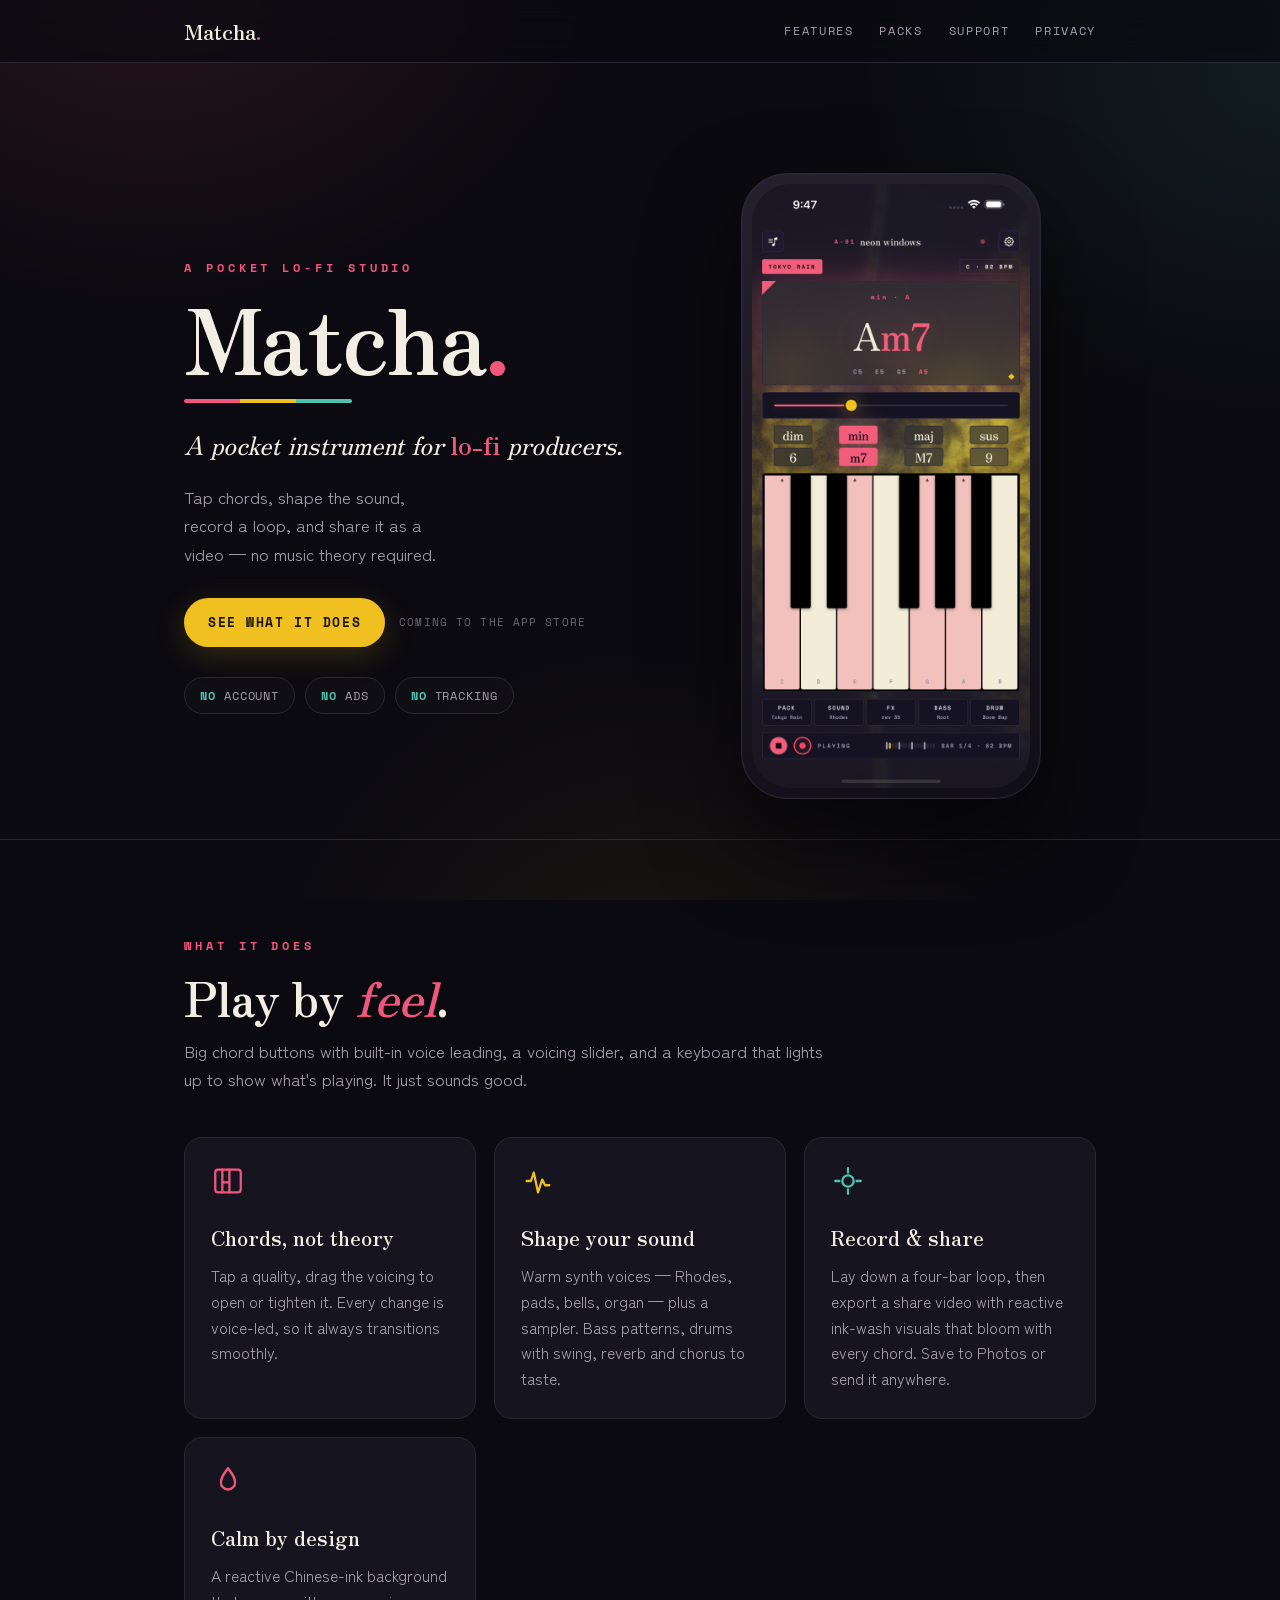
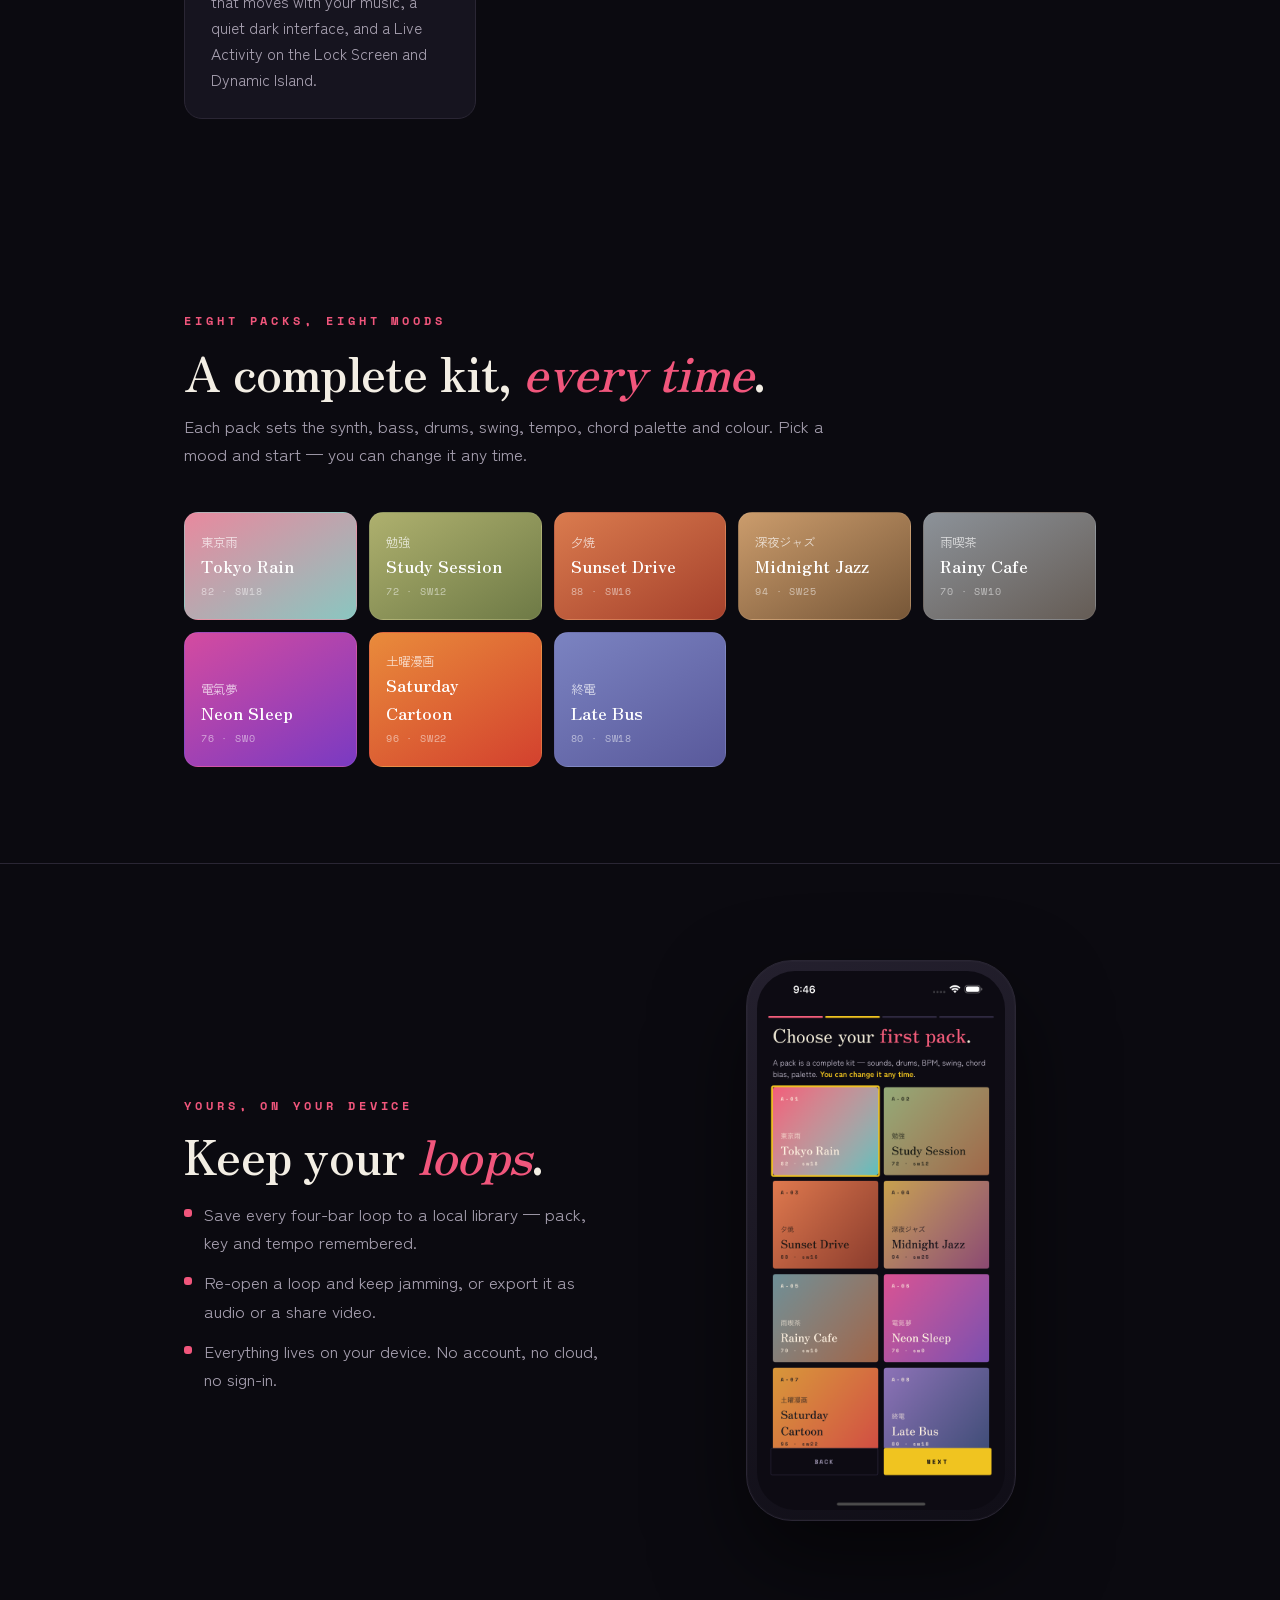
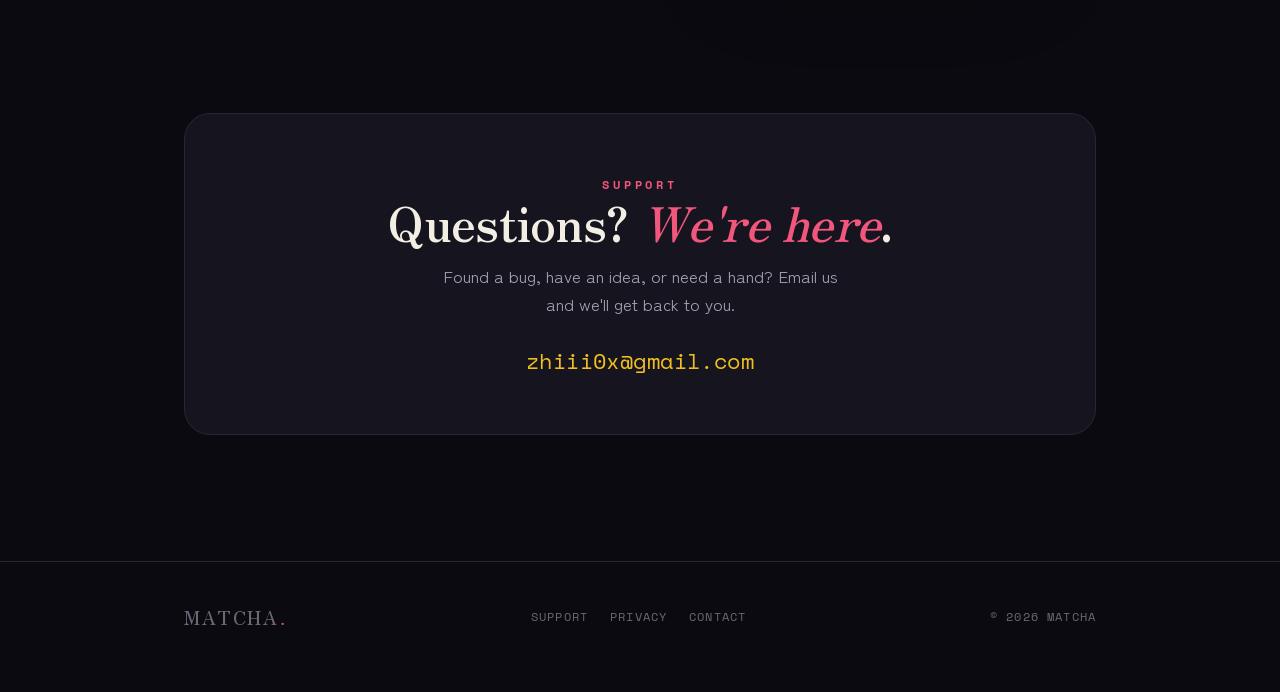
==== index.html @ d44e0052 "Matcha marketing, support & privacy site Static GitHub Pages site for the Matcha lo-fi instrument. -" ====
<!DOCTYPE html>
<html lang="en">
<head>
<meta charset="UTF-8">
<meta name="viewport" content="width=device-width, initial-scale=1">
<title>Matcha — a pocket instrument for lo-fi</title>
<meta name="description" content="Matcha is a pocket lo-fi studio. Tap chords, shape the sound, record a loop, and share it as a video — all in a calm, beautiful space. No music theory required.">
<meta name="theme-color" content="#0B0A10">
<link rel="icon" href="assets/favicon.svg" type="image/svg+xml">
<link rel="apple-touch-icon" href="assets/icon-1024.png">
<!-- Open Graph -->
<meta property="og:type" content="website">
<meta property="og:title" content="Matcha — a pocket instrument for lo-fi">
<meta property="og:description" content="Tap a chord, drag the voicing, record four bars, share the video. Make lo-fi that sounds good — no music theory required.">
<meta property="og:image" content="https://nono-today.github.io/matcha-site/assets/og.png">
<meta property="og:url" content="https://nono-today.github.io/matcha-site/">
<meta name="twitter:card" content="summary_large_image">
<link rel="preconnect" href="https://fonts.googleapis.com">
<link rel="preconnect" href="https://fonts.gstatic.com" crossorigin>
<link href="https://fonts.googleapis.com/css2?family=Space+Mono:ital,wght@0,400;0,700;1,400&family=Zen+Kaku+Gothic+New:wght@400;500;700&family=Zen+Old+Mincho:wght@400;600;700;900&display=swap" rel="stylesheet">
<link rel="stylesheet" href="style.css">
</head>
<body>

<header class="nav">
  <div class="wrap">
    <a class="brand" href="index.html">Matcha<span class="dot">.</span></a>
    <nav>
      <a class="hide-sm" href="#features">Features</a>
      <a class="hide-sm" href="#packs">Packs</a>
      <a href="support.html">Support</a>
      <a href="privacy.html">Privacy</a>
    </nav>
  </div>
</header>

<!-- HERO -->
<div class="hero">
  <div class="wrap">
    <div class="lede">
      <span class="eyebrow">A pocket lo-fi studio</span>
      <h1>Matcha<span class="dot">.</span></h1>
      <div class="rule"></div>
      <p class="tagline">A pocket instrument for <b>lo-fi</b> producers.</p>
      <p class="sub">Tap chords, shape the sound, record a loop, and share it as a video — no music theory required.</p>
      <div class="cta-row">
        <a class="btn btn-primary" href="#features">See what it does</a>
        <span class="store-note">Coming to the App&nbsp;Store</span>
      </div>
      <div class="chips">
        <span class="chip"><b>No</b>&nbsp;account</span>
        <span class="chip"><b>No</b>&nbsp;ads</span>
        <span class="chip"><b>No</b>&nbsp;tracking</span>
      </div>
    </div>
    <div class="device">
      <img src="assets/screen-play.png" alt="Matcha instrument screen — an Am7 chord above a lit keyboard with a reactive ink-wash background" loading="eager">
    </div>
  </div>
</div>

<hr class="divider">

<!-- FEATURES -->
<section id="features">
  <div class="wrap">
    <div class="section-head">
      <span class="eyebrow">What it does</span>
      <h2 class="title">Play by <em>feel</em>.</h2>
      <p>Big chord buttons with built-in voice leading, a voicing slider, and a keyboard that lights up to show what's playing. It just sounds good.</p>
    </div>
    <div class="grid">
      <div class="card">
        <svg class="ic" viewBox="0 0 24 24" fill="none" stroke="#F1567C" stroke-width="1.6" stroke-linecap="round" stroke-linejoin="round"><rect x="3" y="4" width="18" height="16" rx="2"/><path d="M8 4v16M13 4v16M8 13h5"/></svg>
        <h3>Chords, not theory</h3>
        <p>Tap a quality, drag the voicing to open or tighten it. Every change is voice-led, so it always transitions smoothly.</p>
      </div>
      <div class="card">
        <svg class="ic" viewBox="0 0 24 24" fill="none" stroke="#EFC020" stroke-width="1.6" stroke-linecap="round" stroke-linejoin="round"><path d="M4 12h3l2-6 3 14 3-9 2 4h3"/></svg>
        <h3>Shape your sound</h3>
        <p>Warm synth voices — Rhodes, pads, bells, organ — plus a sampler. Bass patterns, drums with swing, reverb and chorus to taste.</p>
      </div>
      <div class="card">
        <svg class="ic" viewBox="0 0 24 24" fill="none" stroke="#4FC2AE" stroke-width="1.6" stroke-linecap="round" stroke-linejoin="round"><circle cx="12" cy="12" r="4"/><path d="M12 3v3M12 18v3M3 12h3M18 12h3"/></svg>
        <h3>Record &amp; share</h3>
        <p>Lay down a four-bar loop, then export a share video with reactive ink-wash visuals that bloom with every chord. Save to Photos or send it anywhere.</p>
      </div>
      <div class="card">
        <svg class="ic" viewBox="0 0 24 24" fill="none" stroke="#F1567C" stroke-width="1.6" stroke-linecap="round" stroke-linejoin="round"><path d="M12 3c3 4 5 6.5 5 10a5 5 0 0 1-10 0c0-3.5 2-6 5-10z"/></svg>
        <h3>Calm by design</h3>
        <p>A reactive Chinese-ink background that moves with your music, a quiet dark interface, and a Live Activity on the Lock Screen and Dynamic Island.</p>
      </div>
    </div>
  </div>
</section>

<!-- PACKS -->
<section id="packs">
  <div class="wrap">
    <div class="section-head">
      <span class="eyebrow">Eight packs, eight moods</span>
      <h2 class="title">A complete kit, <em>every time</em>.</h2>
      <p>Each pack sets the synth, bass, drums, swing, tempo, chord palette and colour. Pick a mood and start — you can change it any time.</p>
    </div>
    <div class="packs">
      <div class="pack" style="background:linear-gradient(150deg,#E8899E,#8AC6C0)"><span class="jp">東京雨</span><span class="en">Tokyo Rain</span><span class="meta">82 · SW18</span></div>
      <div class="pack" style="background:linear-gradient(150deg,#AEB06E,#6E7A46)"><span class="jp">勉強</span><span class="en">Study Session</span><span class="meta">72 · SW12</span></div>
      <div class="pack" style="background:linear-gradient(150deg,#DA7B4E,#A5412C)"><span class="jp">夕焼</span><span class="en">Sunset Drive</span><span class="meta">88 · SW16</span></div>
      <div class="pack" style="background:linear-gradient(150deg,#CB9C6C,#775738)"><span class="jp">深夜ジャズ</span><span class="en">Midnight Jazz</span><span class="meta">94 · SW25</span></div>
      <div class="pack" style="background:linear-gradient(150deg,#8C9299,#655C55)"><span class="jp">雨喫茶</span><span class="en">Rainy Cafe</span><span class="meta">70 · SW10</span></div>
      <div class="pack" style="background:linear-gradient(150deg,#D44BA0,#7A3AC2)"><span class="jp">電氣夢</span><span class="en">Neon Sleep</span><span class="meta">76 · SW0</span></div>
      <div class="pack" style="background:linear-gradient(150deg,#E98B3B,#D3412E)"><span class="jp">土曜漫画</span><span class="en">Saturday Cartoon</span><span class="meta">96 · SW22</span></div>
      <div class="pack" style="background:linear-gradient(150deg,#7B83C1,#59599B)"><span class="jp">終電</span><span class="en">Late Bus</span><span class="meta">80 · SW18</span></div>
    </div>
  </div>
</section>

<hr class="divider">

<!-- SPLIT: library -->
<section>
  <div class="wrap">
    <div class="split rev">
      <div class="device"><img src="assets/screen-packs.png" alt="Matcha pack picker showing eight mood packs as coloured tiles" loading="lazy"></div>
      <div>
        <span class="eyebrow">Yours, on your device</span>
        <h2 class="title" style="margin-top:12px">Keep your <em>loops</em>.</h2>
        <ul>
          <li>Save every four-bar loop to a local library — pack, key and tempo remembered.</li>
          <li>Re-open a loop and keep jamming, or export it as audio or a share video.</li>
          <li>Everything lives on your device. No account, no cloud, no sign-in.</li>
        </ul>
      </div>
    </div>
  </div>
</section>

<!-- SUPPORT -->
<section id="support">
  <div class="wrap">
    <div class="band">
      <span class="eyebrow">Support</span>
      <h2 class="title">Questions? <em>We're here</em>.</h2>
      <p>Found a bug, have an idea, or need a hand? Email us and we'll get back to you.</p>
      <a class="mail" href="mailto:zhiii0x@gmail.com?subject=Matcha%20Support">zhiii0x@gmail.com</a>
    </div>
  </div>
</section>

<footer class="foot">
  <div class="wrap">
    <span class="brand">Matcha<span class="dot">.</span></span>
    <nav>
      <a href="support.html">Support</a>
      <a href="privacy.html">Privacy</a>
      <a href="mailto:zhiii0x@gmail.com">Contact</a>
    </nav>
    <span>© 2026 Matcha</span>
  </div>
</footer>

</body>
</html>
---- style.css ----
/* Matcha — marketing / support / privacy site
   Brand system mirrors the app: deep ink-dark canvas, Zen Old Mincho display,
   Zen Kaku Gothic body, Space Mono labels, coral/yellow/teal accents. */

:root {
  --bg:        #0B0A10;
  --bg-2:      #100E17;
  --surface:   #16141F;
  --surface-2: #1E1B29;
  --border:    #2A2634;
  --ink:       #F3EEE4;
  --ink-dim:   #A7A0B0;
  --ink-faint: #6C6676;
  --coral:     #F1567C;
  --yellow:    #EFC020;
  --teal:      #4FC2AE;

  --font-display: 'Zen Old Mincho', Georgia, serif;
  --font-body:    'Zen Kaku Gothic New', system-ui, -apple-system, sans-serif;
  --font-mono:    'Space Mono', ui-monospace, 'SF Mono', monospace;

  --radius: 18px;
  --maxw: 960px;
}

* { box-sizing: border-box; margin: 0; padding: 0; }

html { scroll-behavior: smooth; -webkit-text-size-adjust: 100%; }

body {
  font-family: var(--font-body);
  background: var(--bg);
  color: var(--ink);
  line-height: 1.65;
  font-size: 17px;
  overflow-x: hidden;
  /* Reactive-ink echo: soft static blooms behind everything. */
  background-image:
    radial-gradient(60vw 50vw at 12% -8%,  rgba(241, 86, 124, 0.14), transparent 60%),
    radial-gradient(55vw 45vw at 100% 8%,  rgba(79, 194, 174, 0.10), transparent 60%),
    radial-gradient(50vw 55vw at 50% 118%, rgba(239, 192, 32, 0.07), transparent 60%);
  background-attachment: fixed;
}

a { color: inherit; text-decoration: none; }

.wrap { max-width: var(--maxw); margin: 0 auto; padding: 0 24px; }

/* ---- Brand marks ---------------------------------------------------- */

.wordmark {
  font-family: var(--font-display);
  font-weight: 700;
  letter-spacing: -0.01em;
  color: var(--ink);
  line-height: 1;
}
.wordmark .dot { color: var(--coral); }

/* Tricolor rule under the wordmark — the app's signature underline. */
.rule {
  height: 4px;
  border-radius: 2px;
  background: linear-gradient(90deg,
    var(--coral) 0 33.33%, var(--yellow) 33.33% 66.66%, var(--teal) 66.66% 100%);
}

.eyebrow {
  font-family: var(--font-mono);
  text-transform: uppercase;
  letter-spacing: 0.34em;
  font-size: 0.72rem;
  font-weight: 700;
  color: var(--coral);
}

/* Serif section titles, e.g. "Play by <em>feel</em>." */
.title {
  font-family: var(--font-display);
  font-weight: 700;
  font-size: clamp(1.9rem, 4.5vw, 3rem);
  line-height: 1.08;
  letter-spacing: -0.015em;
}
.title em { font-style: italic; color: var(--coral); }

/* ---- Nav ------------------------------------------------------------ */

header.nav {
  position: sticky; top: 0; z-index: 20;
  backdrop-filter: saturate(140%) blur(14px);
  background: rgba(11, 10, 16, 0.72);
  border-bottom: 1px solid var(--border);
}
.nav .wrap { display: flex; align-items: center; justify-content: space-between; height: 62px; }
.nav .brand { font-family: var(--font-display); font-weight: 700; font-size: 1.35rem; }
.nav .brand .dot { color: var(--coral); }
.nav nav { display: flex; gap: 26px; align-items: center; }
.nav nav a {
  font-family: var(--font-mono); font-size: 0.74rem; letter-spacing: 0.14em;
  text-transform: uppercase; color: var(--ink-dim); transition: color .2s;
}
.nav nav a:hover { color: var(--ink); }
@media (max-width: 620px) { .nav nav a.hide-sm { display: none; } }

/* ---- Buttons -------------------------------------------------------- */

.btn {
  display: inline-flex; align-items: center; gap: 10px;
  font-family: var(--font-mono); font-weight: 700; font-size: 0.82rem;
  letter-spacing: 0.12em; text-transform: uppercase;
  padding: 14px 24px; border-radius: 999px; cursor: pointer;
  transition: transform .15s ease, box-shadow .2s ease, background .2s;
}
.btn-primary { background: var(--yellow); color: #1A1400; box-shadow: 0 8px 30px rgba(239,192,32,0.18); }
.btn-primary:hover { transform: translateY(-2px); box-shadow: 0 12px 38px rgba(239,192,32,0.28); }
.btn-ghost { border: 1px solid var(--border); color: var(--ink); background: var(--surface); }
.btn-ghost:hover { border-color: var(--coral); color: var(--coral); transform: translateY(-2px); }

/* ---- Hero ----------------------------------------------------------- */

.hero { padding: clamp(56px, 10vw, 110px) 0 40px; }
.hero .wrap { display: grid; grid-template-columns: 1.05fr 0.95fr; gap: 48px; align-items: center; }
@media (max-width: 820px) { .hero .wrap { grid-template-columns: 1fr; gap: 44px; } }

.hero .lede .eyebrow { display: block; margin-bottom: 18px; }
.hero h1 { font-family: var(--font-display); font-weight: 900; font-size: clamp(3.4rem, 11vw, 5.6rem); line-height: 0.92; letter-spacing: -0.02em; }
.hero h1 .dot { color: var(--coral); }
.hero .rule { width: 168px; margin: 22px 0 20px; }
.hero .tagline { font-family: var(--font-display); font-style: italic; font-size: clamp(1.25rem, 3vw, 1.6rem); color: var(--ink); }
.hero .tagline b { color: var(--coral); font-style: normal; font-weight: 700; }
.hero .sub { color: var(--ink-dim); margin: 18px 0 30px; max-width: 30ch; }
.hero .cta-row { display: flex; gap: 14px; flex-wrap: wrap; align-items: center; }
.hero .store-note { font-family: var(--font-mono); font-size: 0.7rem; letter-spacing: 0.1em; color: var(--ink-faint); text-transform: uppercase; }

/* Phone mockup */
.device {
  justify-self: center;
  width: min(300px, 78vw);
  border-radius: 46px;
  padding: 10px;
  background: linear-gradient(160deg, #24202E, #100E17);
  border: 1px solid var(--border);
  box-shadow: 0 40px 90px rgba(0,0,0,0.55), 0 0 0 1px rgba(255,255,255,0.02) inset;
}
.device img { width: 100%; display: block; border-radius: 38px; }

/* ---- Marquee of value chips ---------------------------------------- */

.chips { display: flex; flex-wrap: wrap; gap: 10px; margin-top: 30px; }
.chip {
  font-family: var(--font-mono); font-size: 0.72rem; letter-spacing: 0.08em;
  text-transform: uppercase; color: var(--ink-dim);
  border: 1px solid var(--border); border-radius: 999px; padding: 8px 15px;
  background: rgba(255,255,255,0.015);
}
.chip b { color: var(--teal); font-weight: 700; }

/* ---- Section scaffolding ------------------------------------------- */

section { padding: clamp(52px, 9vw, 96px) 0; }
.section-head { max-width: 640px; margin-bottom: 44px; }
.section-head .eyebrow { display: block; margin-bottom: 16px; }
.section-head p { color: var(--ink-dim); margin-top: 14px; }

.divider { height: 1px; background: var(--border); border: 0; }

/* ---- Feature grid --------------------------------------------------- */

.grid { display: grid; grid-template-columns: repeat(auto-fit, minmax(260px, 1fr)); gap: 18px; }
.card {
  background: var(--surface); border: 1px solid var(--border);
  border-radius: var(--radius); padding: 26px;
  transition: border-color .2s, transform .2s;
}
.card:hover { border-color: #3A3446; transform: translateY(-3px); }
.card .ic { width: 34px; height: 34px; margin-bottom: 16px; }
.card h3 { font-family: var(--font-display); font-weight: 700; font-size: 1.28rem; margin-bottom: 8px; }
.card p { color: var(--ink-dim); font-size: 0.98rem; }

/* ---- Packs ---------------------------------------------------------- */

.packs { display: grid; grid-template-columns: repeat(auto-fit, minmax(150px, 1fr)); gap: 12px; }
.pack {
  border-radius: 14px; padding: 18px 16px; min-height: 108px;
  display: flex; flex-direction: column; justify-content: flex-end;
  border: 1px solid rgba(255,255,255,0.06);
  position: relative; overflow: hidden;
}
.pack .jp { font-size: 0.78rem; color: rgba(255,255,255,0.72); }
.pack .en { font-family: var(--font-display); font-weight: 700; font-size: 1.05rem; color: #fff; }
.pack .meta { font-family: var(--font-mono); font-size: 0.64rem; letter-spacing: 0.08em; color: rgba(255,255,255,0.55); margin-top: 4px; }

/* ---- Split feature (screenshot + copy) ------------------------------ */

.split { display: grid; grid-template-columns: 1fr 1fr; gap: 52px; align-items: center; }
.split.rev .device { order: 2; }
@media (max-width: 820px) { .split { grid-template-columns: 1fr; gap: 36px; } .split.rev .device { order: 0; } }
.split .device { width: min(270px, 70vw); }
.split ul { list-style: none; margin-top: 20px; display: grid; gap: 12px; }
.split li { display: flex; gap: 12px; color: var(--ink-dim); }
.split li::before { content: ""; flex: none; width: 8px; height: 8px; margin-top: 9px; border-radius: 3px; background: var(--coral); }

/* ---- Support / contact band ---------------------------------------- */

.band {
  background: var(--surface); border: 1px solid var(--border);
  border-radius: 26px; padding: clamp(30px, 6vw, 54px); text-align: center;
}
.band .title { margin-bottom: 14px; }
.band p { color: var(--ink-dim); max-width: 46ch; margin: 0 auto 26px; }
.mail {
  font-family: var(--font-mono); font-size: clamp(1rem, 3.4vw, 1.35rem);
  color: var(--yellow); letter-spacing: 0.02em; word-break: break-all;
}
.mail:hover { text-decoration: underline; }

/* ---- Prose (privacy / support long-form) --------------------------- */

.prose { max-width: 720px; }
.prose h2 { font-family: var(--font-display); font-weight: 700; font-size: 1.5rem; margin: 40px 0 12px; }
.prose h2:first-of-type { margin-top: 8px; }
.prose h3 { font-family: var(--font-body); font-weight: 700; font-size: 1.05rem; margin: 24px 0 6px; color: var(--ink); }
.prose p, .prose li { color: var(--ink-dim); margin-bottom: 12px; }
.prose ul { padding-left: 22px; margin-bottom: 12px; }
.prose li { margin-bottom: 8px; }
.prose strong { color: var(--ink); font-weight: 700; }
.prose a { color: var(--yellow); text-decoration: underline; text-underline-offset: 3px; }
.updated { font-family: var(--font-mono); font-size: 0.74rem; letter-spacing: 0.08em; color: var(--ink-faint); text-transform: uppercase; }

/* Little Q/A block for support */
.qa { border-top: 1px solid var(--border); padding: 22px 0; }
.qa:last-child { border-bottom: 1px solid var(--border); }
.qa .q { font-family: var(--font-display); font-weight: 700; font-size: 1.15rem; margin-bottom: 6px; }
.qa .a { color: var(--ink-dim); }

/* ---- Footer --------------------------------------------------------- */

footer.foot { border-top: 1px solid var(--border); padding: 40px 0 60px; margin-top: 30px; }
footer.foot .wrap { display: flex; flex-wrap: wrap; gap: 18px 30px; align-items: center; justify-content: space-between; }
footer.foot .brand { font-family: var(--font-display); font-weight: 700; font-size: 1.15rem; }
footer.foot .brand .dot { color: var(--coral); }
footer.foot nav { display: flex; gap: 22px; flex-wrap: wrap; }
footer.foot a, footer.foot span {
  font-family: var(--font-mono); font-size: 0.72rem; letter-spacing: 0.1em;
  text-transform: uppercase; color: var(--ink-faint);
}
footer.foot a:hover { color: var(--ink); }

/* Back link */
.back { display: flex; width: fit-content; align-items: center; gap: 8px; font-family: var(--font-mono);
  font-size: 0.74rem; letter-spacing: 0.12em; text-transform: uppercase; color: var(--ink-dim); margin-bottom: 22px; }
.back:hover { color: var(--coral); }

.page-head { padding: clamp(48px, 8vw, 84px) 0 8px; }
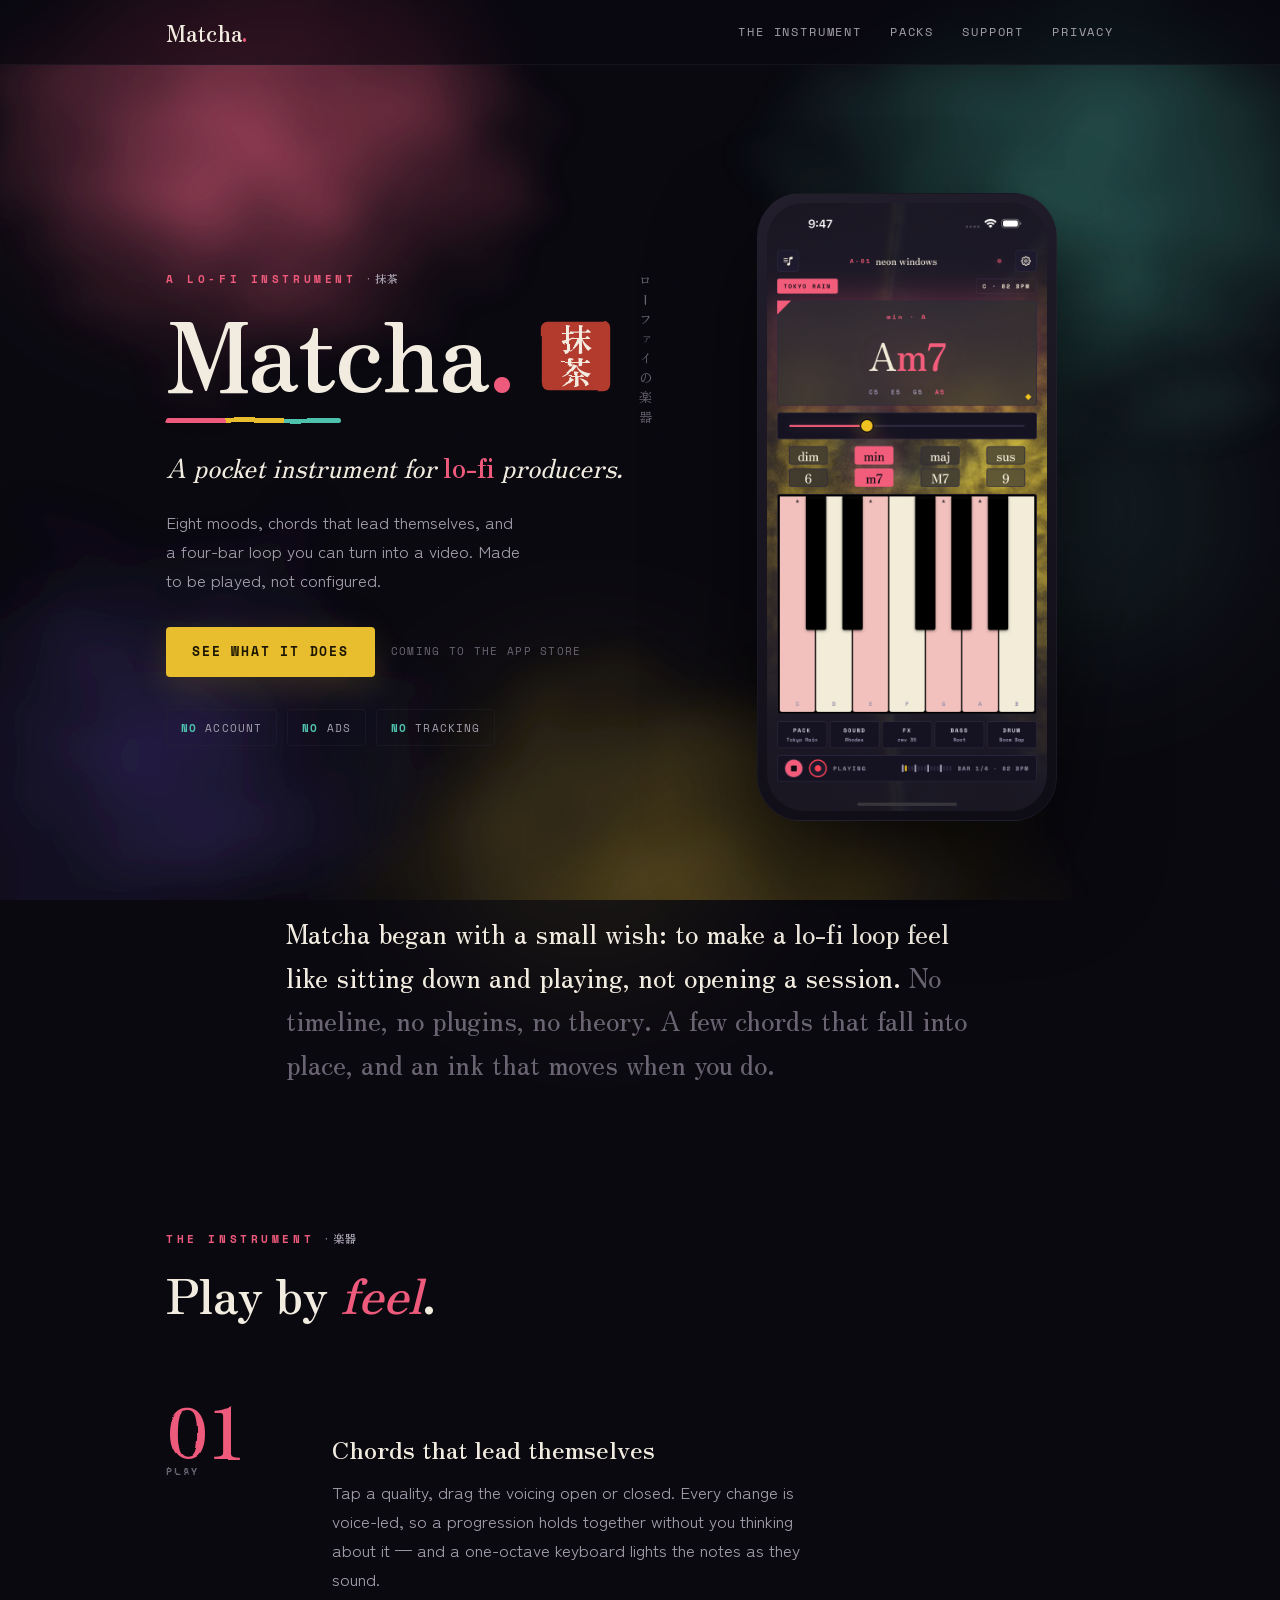
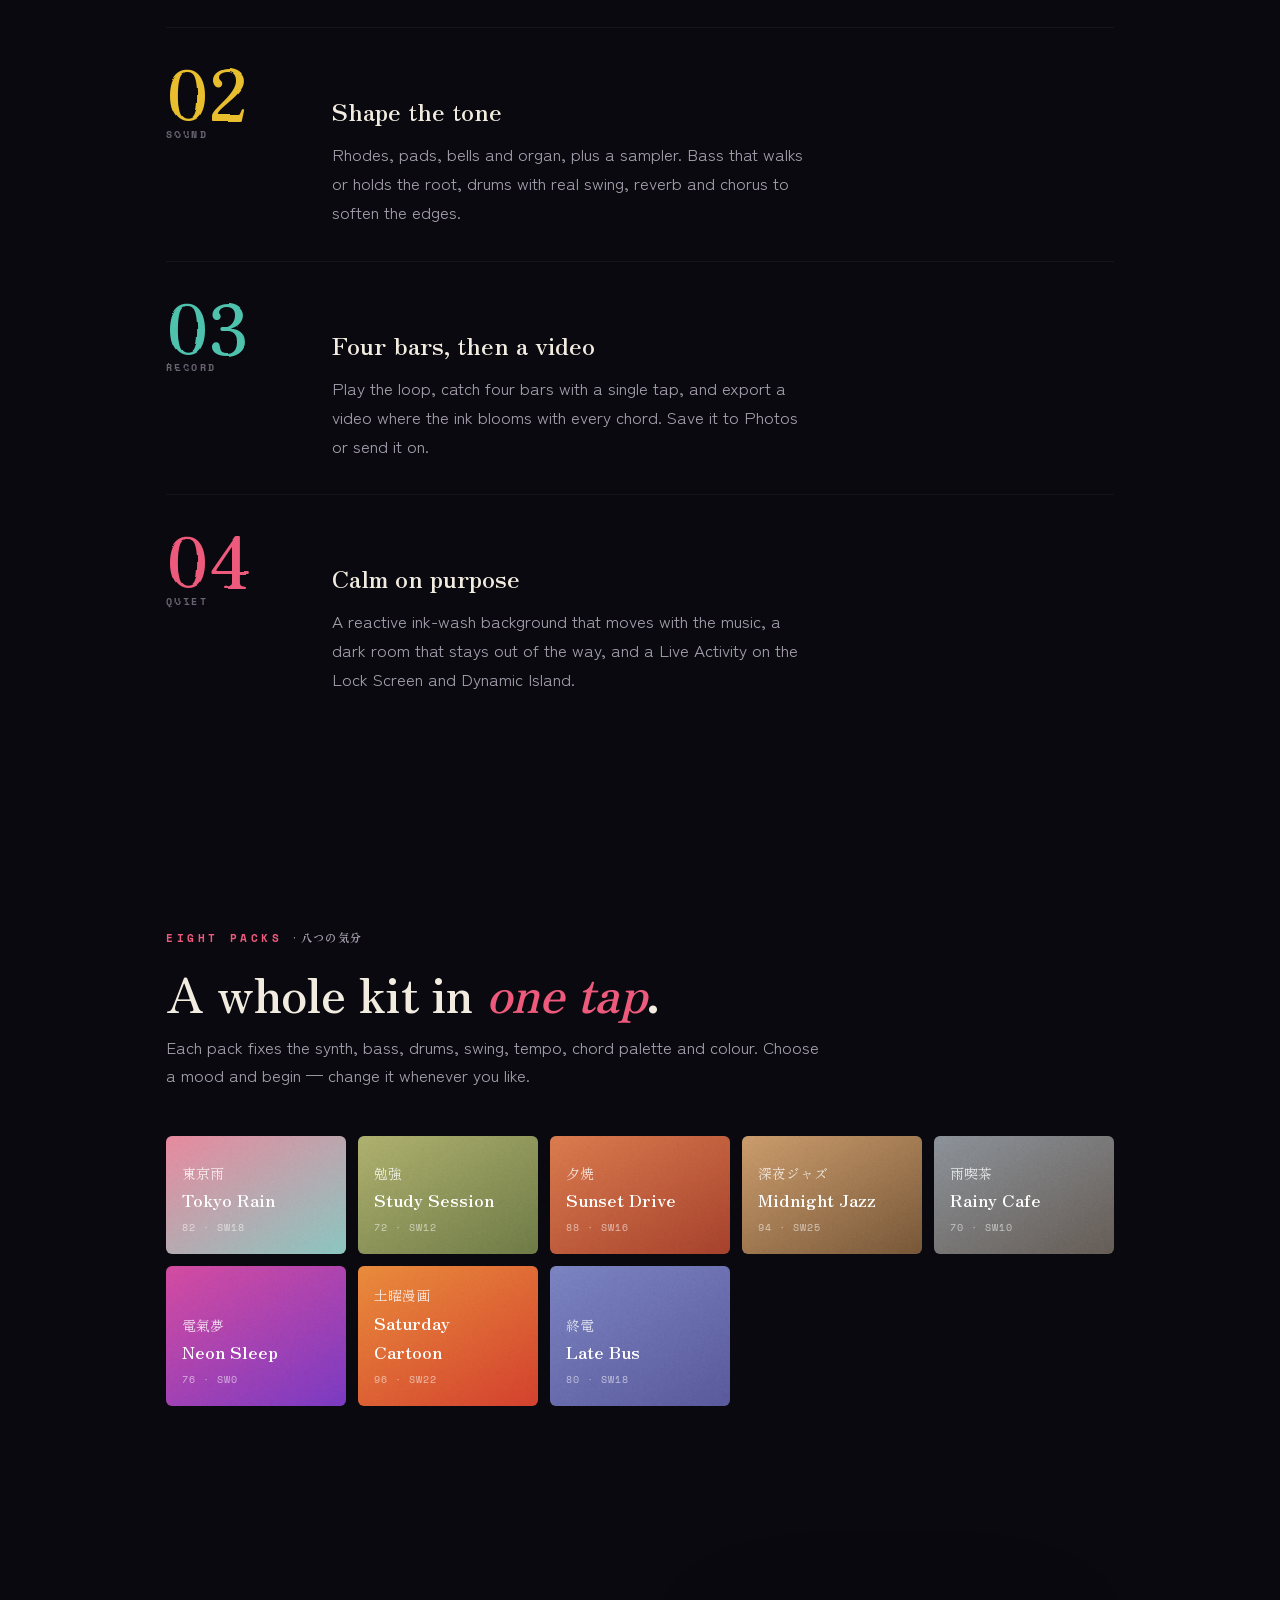
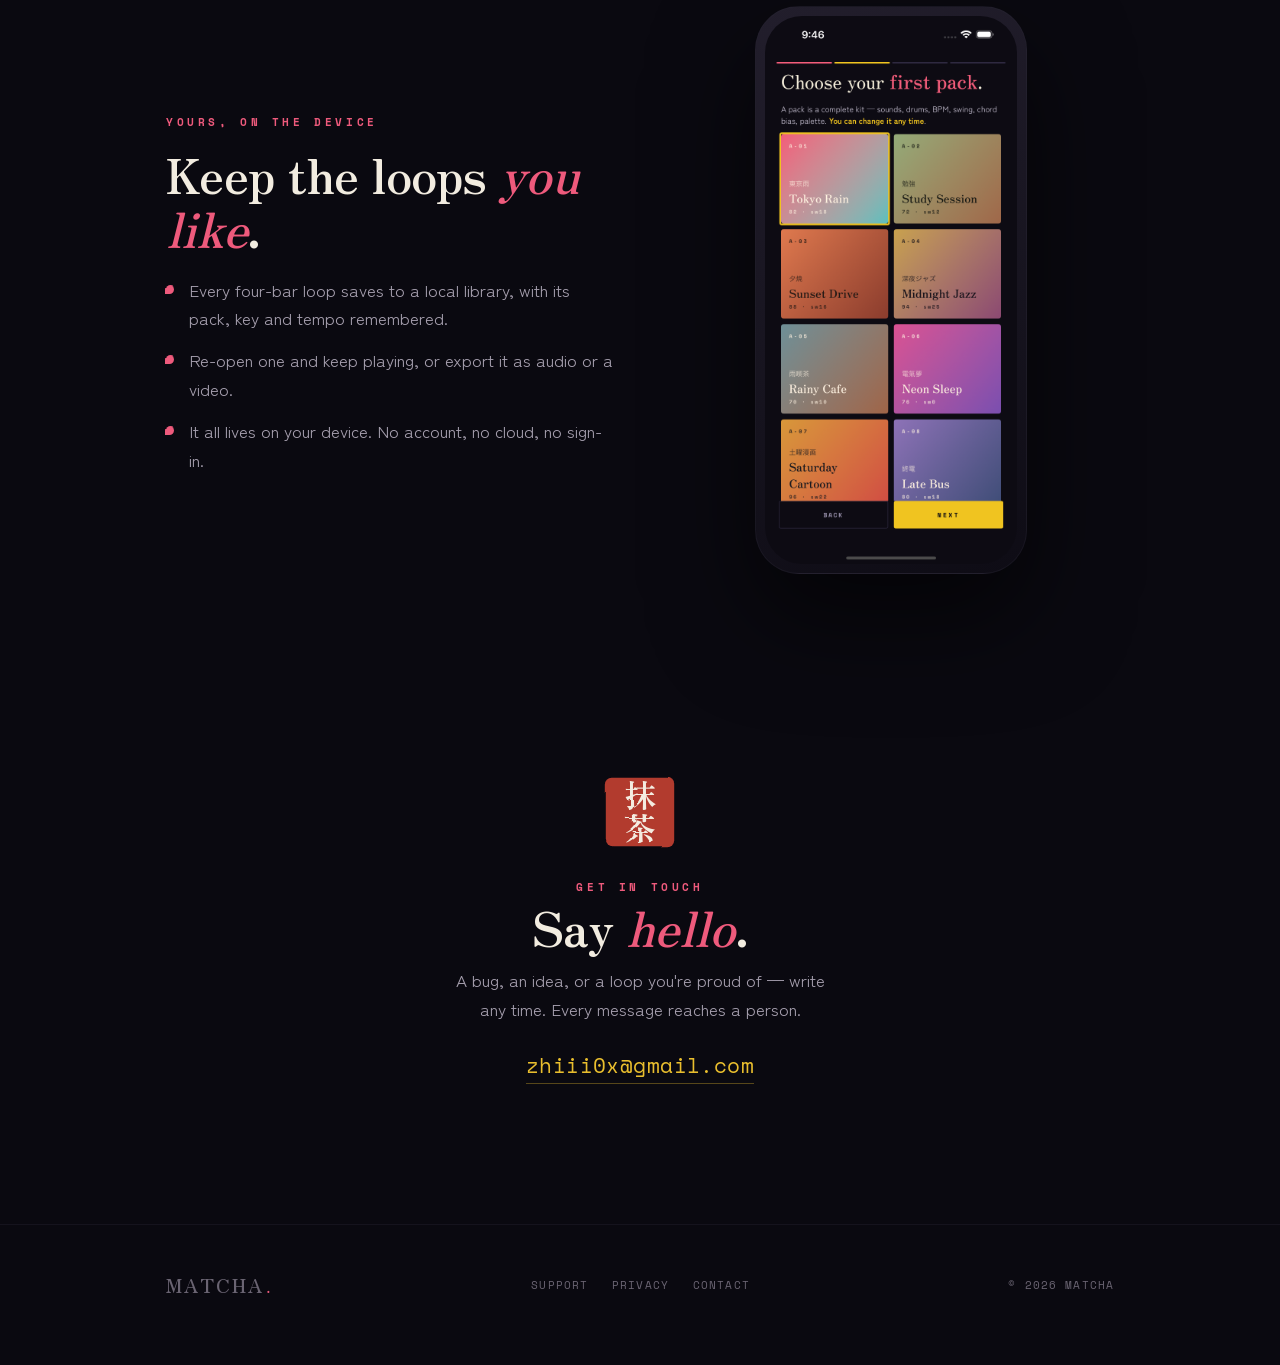
==== commit 125a71e1: "redesign: ink-wash (sumi-e) direction, less templated, calmer copy - real ink blooms via SVG feTurbu" ====
--- a/index.html
+++ b/index.html
@@ -4,14 +4,13 @@
 <meta charset="UTF-8">
 <meta name="viewport" content="width=device-width, initial-scale=1">
 <title>Matcha — a pocket instrument for lo-fi</title>
-<meta name="description" content="Matcha is a pocket lo-fi studio. Tap chords, shape the sound, record a loop, and share it as a video — all in a calm, beautiful space. No music theory required.">
-<meta name="theme-color" content="#0B0A10">
+<meta name="description" content="Matcha is a pocket lo-fi studio. Tap chords, shape the sound, record a loop, and turn it into a video — in a calm, ink-washed space. No music theory required.">
+<meta name="theme-color" content="#0A0910">
 <link rel="icon" href="assets/favicon.svg" type="image/svg+xml">
 <link rel="apple-touch-icon" href="assets/icon-1024.png">
-<!-- Open Graph -->
 <meta property="og:type" content="website">
 <meta property="og:title" content="Matcha — a pocket instrument for lo-fi">
-<meta property="og:description" content="Tap a chord, drag the voicing, record four bars, share the video. Make lo-fi that sounds good — no music theory required.">
+<meta property="og:description" content="Tap a chord, drag the voicing, record four bars, turn it into a video. Lo-fi that sounds good — no music theory required.">
 <meta property="og:image" content="https://nono-today.github.io/matcha-site/assets/og.png">
 <meta property="og:url" content="https://nono-today.github.io/matcha-site/">
 <meta name="twitter:card" content="summary_large_image">
@@ -22,11 +21,38 @@
 </head>
 <body>
 
+<!-- ink-wash canvas -->
+<svg class="ink-bg" viewBox="0 0 1200 900" preserveAspectRatio="xMidYMid slice" aria-hidden="true">
+  <defs>
+    <filter id="ink" x="-40%" y="-40%" width="180%" height="180%">
+      <feTurbulence type="fractalNoise" baseFrequency="0.009 0.013" numOctaves="3" seed="9" result="n"/>
+      <feDisplacementMap in="SourceGraphic" in2="n" scale="150" xChannelSelector="R" yChannelSelector="G"/>
+      <feGaussianBlur stdDeviation="14"/>
+    </filter>
+    <filter id="brush" x="-20%" y="-60%" width="140%" height="220%">
+      <feTurbulence type="fractalNoise" baseFrequency="0.02 0.04" numOctaves="2" seed="4" result="n"/>
+      <feDisplacementMap in="SourceGraphic" in2="n" scale="3.5" xChannelSelector="R" yChannelSelector="G"/>
+    </filter>
+    <radialGradient id="b-coral"><stop offset="0%" stop-color="#EE5A7C" stop-opacity=".55"/><stop offset="72%" stop-color="#EE5A7C" stop-opacity="0"/></radialGradient>
+    <radialGradient id="b-teal"><stop offset="0%" stop-color="#4FC2AE" stop-opacity=".40"/><stop offset="72%" stop-color="#4FC2AE" stop-opacity="0"/></radialGradient>
+    <radialGradient id="b-yellow"><stop offset="0%" stop-color="#E9BE2E" stop-opacity=".28"/><stop offset="72%" stop-color="#E9BE2E" stop-opacity="0"/></radialGradient>
+    <radialGradient id="b-indigo"><stop offset="0%" stop-color="#3A2E6E" stop-opacity=".55"/><stop offset="72%" stop-color="#3A2E6E" stop-opacity="0"/></radialGradient>
+  </defs>
+  <g filter="url(#ink)">
+    <ellipse cx="250" cy="150" rx="380" ry="320" fill="url(#b-coral)"/>
+    <ellipse cx="1010" cy="205" rx="400" ry="340" fill="url(#b-teal)"/>
+    <ellipse cx="660" cy="880" rx="470" ry="330" fill="url(#b-yellow)"/>
+    <ellipse cx="150" cy="740" rx="340" ry="320" fill="url(#b-indigo)"/>
+  </g>
+</svg>
+<div class="bloom b1"></div><div class="bloom b2"></div><div class="bloom b3"></div>
+<div class="grain"></div>
+
 <header class="nav">
   <div class="wrap">
     <a class="brand" href="index.html">Matcha<span class="dot">.</span></a>
     <nav>
-      <a class="hide-sm" href="#features">Features</a>
+      <a class="hide-sm" href="#features">The instrument</a>
       <a class="hide-sm" href="#packs">Packs</a>
       <a href="support.html">Support</a>
       <a href="privacy.html">Privacy</a>
@@ -38,11 +64,19 @@
 <div class="hero">
   <div class="wrap">
     <div class="lede">
-      <span class="eyebrow">A pocket lo-fi studio</span>
-      <h1>Matcha<span class="dot">.</span></h1>
+      <span class="vrail">ローファイの楽器</span>
+      <span class="eyebrow">A lo-fi instrument <span class="jp">· 抹茶</span></span>
+      <div class="titlewrap">
+        <h1>Matcha<span class="dot">.</span></h1>
+        <svg class="seal" viewBox="0 0 100 100" role="img" aria-label="Matcha seal">
+          <rect x="5" y="5" width="90" height="90" rx="9"/>
+          <text x="50" y="45" font-size="42" text-anchor="middle">抹</text>
+          <text x="50" y="88" font-size="42" text-anchor="middle">茶</text>
+        </svg>
+      </div>
       <div class="rule"></div>
       <p class="tagline">A pocket instrument for <b>lo-fi</b> producers.</p>
-      <p class="sub">Tap chords, shape the sound, record a loop, and share it as a video — no music theory required.</p>
+      <p class="sub">Eight moods, chords that lead themselves, and a four-bar loop you can turn into a video. Made to be played, not configured.</p>
       <div class="cta-row">
         <a class="btn btn-primary" href="#features">See what it does</a>
         <span class="store-note">Coming to the App&nbsp;Store</span>
@@ -54,41 +88,52 @@
       </div>
     </div>
     <div class="device">
-      <img src="assets/screen-play.png" alt="Matcha instrument screen — an Am7 chord above a lit keyboard with a reactive ink-wash background" loading="eager">
+      <img src="assets/screen-play.png" alt="Matcha's playing screen — an Am7 chord above a lit keyboard, ink blooming behind it" loading="eager">
     </div>
   </div>
 </div>
 
-<hr class="divider">
+<!-- MANIFESTO -->
+<div class="manifesto">
+  <div class="wrap">
+    <p>Matcha began with a small wish: to make a lo-fi loop feel like sitting down and playing, not opening a session. <span class="dim">No timeline, no plugins, no theory. A few chords that fall into place, and an ink that moves when you do.</span></p>
+  </div>
+</div>
 
 <!-- FEATURES -->
 <section id="features">
   <div class="wrap">
     <div class="section-head">
-      <span class="eyebrow">What it does</span>
+      <span class="eyebrow">The instrument <span class="jp">· 楽器</span></span>
       <h2 class="title">Play by <em>feel</em>.</h2>
-      <p>Big chord buttons with built-in voice leading, a voicing slider, and a keyboard that lights up to show what's playing. It just sounds good.</p>
-    </div>
-    <div class="grid">
-      <div class="card">
-        <svg class="ic" viewBox="0 0 24 24" fill="none" stroke="#F1567C" stroke-width="1.6" stroke-linecap="round" stroke-linejoin="round"><rect x="3" y="4" width="18" height="16" rx="2"/><path d="M8 4v16M13 4v16M8 13h5"/></svg>
-        <h3>Chords, not theory</h3>
-        <p>Tap a quality, drag the voicing to open or tighten it. Every change is voice-led, so it always transitions smoothly.</p>
-      </div>
-      <div class="card">
-        <svg class="ic" viewBox="0 0 24 24" fill="none" stroke="#EFC020" stroke-width="1.6" stroke-linecap="round" stroke-linejoin="round"><path d="M4 12h3l2-6 3 14 3-9 2 4h3"/></svg>
-        <h3>Shape your sound</h3>
-        <p>Warm synth voices — Rhodes, pads, bells, organ — plus a sampler. Bass patterns, drums with swing, reverb and chorus to taste.</p>
-      </div>
-      <div class="card">
-        <svg class="ic" viewBox="0 0 24 24" fill="none" stroke="#4FC2AE" stroke-width="1.6" stroke-linecap="round" stroke-linejoin="round"><circle cx="12" cy="12" r="4"/><path d="M12 3v3M12 18v3M3 12h3M18 12h3"/></svg>
-        <h3>Record &amp; share</h3>
-        <p>Lay down a four-bar loop, then export a share video with reactive ink-wash visuals that bloom with every chord. Save to Photos or send it anywhere.</p>
-      </div>
-      <div class="card">
-        <svg class="ic" viewBox="0 0 24 24" fill="none" stroke="#F1567C" stroke-width="1.6" stroke-linecap="round" stroke-linejoin="round"><path d="M12 3c3 4 5 6.5 5 10a5 5 0 0 1-10 0c0-3.5 2-6 5-10z"/></svg>
-        <h3>Calm by design</h3>
-        <p>A reactive Chinese-ink background that moves with your music, a quiet dark interface, and a Live Activity on the Lock Screen and Dynamic Island.</p>
+    </div>
+
+    <div class="feature">
+      <div class="num">01<span class="en">Play</span></div>
+      <div>
+        <h3>Chords that lead themselves</h3>
+        <p>Tap a quality, drag the voicing open or closed. Every change is voice-led, so a progression holds together without you thinking about it — and a one-octave keyboard lights the notes as they sound.</p>
+      </div>
+    </div>
+    <div class="feature">
+      <div class="num">02<span class="en">Sound</span></div>
+      <div>
+        <h3>Shape the tone</h3>
+        <p>Rhodes, pads, bells and organ, plus a sampler. Bass that walks or holds the root, drums with real swing, reverb and chorus to soften the edges.</p>
+      </div>
+    </div>
+    <div class="feature">
+      <div class="num">03<span class="en">Record</span></div>
+      <div>
+        <h3>Four bars, then a video</h3>
+        <p>Play the loop, catch four bars with a single tap, and export a video where the ink blooms with every chord. Save it to Photos or send it on.</p>
+      </div>
+    </div>
+    <div class="feature">
+      <div class="num">04<span class="en">Quiet</span></div>
+      <div>
+        <h3>Calm on purpose</h3>
+        <p>A reactive ink-wash background that moves with the music, a dark room that stays out of the way, and a Live Activity on the Lock Screen and Dynamic Island.</p>
       </div>
     </div>
   </div>
@@ -98,9 +143,9 @@
 <section id="packs">
   <div class="wrap">
     <div class="section-head">
-      <span class="eyebrow">Eight packs, eight moods</span>
-      <h2 class="title">A complete kit, <em>every time</em>.</h2>
-      <p>Each pack sets the synth, bass, drums, swing, tempo, chord palette and colour. Pick a mood and start — you can change it any time.</p>
+      <span class="eyebrow">Eight packs <span class="jp">· 八つの気分</span></span>
+      <h2 class="title">A whole kit in <em>one tap</em>.</h2>
+      <p>Each pack fixes the synth, bass, drums, swing, tempo, chord palette and colour. Choose a mood and begin — change it whenever you like.</p>
     </div>
     <div class="packs">
       <div class="pack" style="background:linear-gradient(150deg,#E8899E,#8AC6C0)"><span class="jp">東京雨</span><span class="en">Tokyo Rain</span><span class="meta">82 · SW18</span></div>
@@ -115,35 +160,36 @@
   </div>
 </section>
 
-<hr class="divider">
-
 <!-- SPLIT: library -->
 <section>
   <div class="wrap">
     <div class="split rev">
-      <div class="device"><img src="assets/screen-packs.png" alt="Matcha pack picker showing eight mood packs as coloured tiles" loading="lazy"></div>
-      <div>
-        <span class="eyebrow">Yours, on your device</span>
-        <h2 class="title" style="margin-top:12px">Keep your <em>loops</em>.</h2>
+      <div class="device"><img src="assets/screen-packs.png" alt="Matcha's pack picker — eight mood packs as coloured tiles" loading="lazy"></div>
+      <div>
+        <span class="eyebrow">Yours, on the device</span>
+        <h2 class="title" style="margin-top:12px">Keep the loops <em>you like</em>.</h2>
         <ul>
-          <li>Save every four-bar loop to a local library — pack, key and tempo remembered.</li>
-          <li>Re-open a loop and keep jamming, or export it as audio or a share video.</li>
-          <li>Everything lives on your device. No account, no cloud, no sign-in.</li>
+          <li>Every four-bar loop saves to a local library, with its pack, key and tempo remembered.</li>
+          <li>Re-open one and keep playing, or export it as audio or a video.</li>
+          <li>It all lives on your device. No account, no cloud, no sign-in.</li>
         </ul>
       </div>
     </div>
   </div>
 </section>
 
-<!-- SUPPORT -->
+<!-- CONTACT -->
 <section id="support">
-  <div class="wrap">
-    <div class="band">
-      <span class="eyebrow">Support</span>
-      <h2 class="title">Questions? <em>We're here</em>.</h2>
-      <p>Found a bug, have an idea, or need a hand? Email us and we'll get back to you.</p>
-      <a class="mail" href="mailto:zhiii0x@gmail.com?subject=Matcha%20Support">zhiii0x@gmail.com</a>
-    </div>
+  <div class="wrap contact">
+    <svg class="seal" viewBox="0 0 100 100" role="img" aria-label="Matcha seal">
+      <rect x="5" y="5" width="90" height="90" rx="9"/>
+      <text x="50" y="45" font-size="42" text-anchor="middle">抹</text>
+      <text x="50" y="88" font-size="42" text-anchor="middle">茶</text>
+    </svg>
+    <span class="eyebrow">Get in touch</span>
+    <h2 class="title">Say <em>hello</em>.</h2>
+    <p>A bug, an idea, or a loop you're proud of — write any time. Every message reaches a person.</p>
+    <a class="mail" href="mailto:zhiii0x@gmail.com?subject=Matcha">zhiii0x@gmail.com</a>
   </div>
 </section>
 
--- a/style.css
+++ b/style.css
@@ -1,103 +1,121 @@
-/* Matcha — marketing / support / privacy site
-   Brand system mirrors the app: deep ink-dark canvas, Zen Old Mincho display,
-   Zen Kaku Gothic body, Space Mono labels, coral/yellow/teal accents. */
+/* Matcha — site. Ink-wash (sumi-e) direction, mirroring the app's reactive
+   Chinese-ink visual: dark canvas, colour blooming through with ragged, bled
+   edges, paper grain, brush strokes and a vermilion seal. */
 
 :root {
-  --bg:        #0B0A10;
-  --bg-2:      #100E17;
-  --surface:   #16141F;
-  --surface-2: #1E1B29;
-  --border:    #2A2634;
-  --ink:       #F3EEE4;
-  --ink-dim:   #A7A0B0;
-  --ink-faint: #6C6676;
-  --coral:     #F1567C;
-  --yellow:    #EFC020;
+  --bg:        #0A0910;
+  --bg-2:      #0E0C15;
+  --surface:   #14121C;
+  --surface-2: #1B1826;
+  --border:    #29253360;
+  --ink:       #F2ECE0;   /* warm rice-paper white */
+  --ink-dim:   #A69FAE;
+  --ink-faint: #6A6472;
+  --coral:     #EE5A7C;
+  --yellow:    #E9BE2E;
   --teal:      #4FC2AE;
+  --seal:      #B23A2E;   /* 朱 vermilion */
 
   --font-display: 'Zen Old Mincho', Georgia, serif;
   --font-body:    'Zen Kaku Gothic New', system-ui, -apple-system, sans-serif;
   --font-mono:    'Space Mono', ui-monospace, 'SF Mono', monospace;
 
-  --radius: 18px;
-  --maxw: 960px;
+  --maxw: 1000px;
 }
 
 * { box-sizing: border-box; margin: 0; padding: 0; }
-
 html { scroll-behavior: smooth; -webkit-text-size-adjust: 100%; }
 
 body {
   font-family: var(--font-body);
   background: var(--bg);
   color: var(--ink);
-  line-height: 1.65;
+  line-height: 1.7;
   font-size: 17px;
   overflow-x: hidden;
-  /* Reactive-ink echo: soft static blooms behind everything. */
-  background-image:
-    radial-gradient(60vw 50vw at 12% -8%,  rgba(241, 86, 124, 0.14), transparent 60%),
-    radial-gradient(55vw 45vw at 100% 8%,  rgba(79, 194, 174, 0.10), transparent 60%),
-    radial-gradient(50vw 55vw at 50% 118%, rgba(239, 192, 32, 0.07), transparent 60%);
-  background-attachment: fixed;
-}
-
+  position: relative;
+}
 a { color: inherit; text-decoration: none; }
-
-.wrap { max-width: var(--maxw); margin: 0 auto; padding: 0 24px; }
+.wrap { max-width: var(--maxw); margin: 0 auto; padding: 0 26px; }
+
+/* ---- Ink-wash canvas + paper --------------------------------------- */
+
+.ink-bg {
+  position: fixed; inset: 0; width: 100%; height: 100%;
+  z-index: -3; pointer-events: none;
+}
+/* Cheap, subtle "reactive" breath — soft blooms that drift like the app's ink. */
+.bloom {
+  position: fixed; z-index: -2; pointer-events: none; border-radius: 50%;
+  filter: blur(50px); mix-blend-mode: screen;
+  animation: breathe 24s ease-in-out infinite;
+}
+.bloom.b1 { width: 48vw; height: 48vw; left: -10vw; top: -12vw;
+  background: radial-gradient(closest-side, rgba(238,90,124,0.18), transparent 70%); }
+.bloom.b2 { width: 46vw; height: 46vw; right: -8vw; top: 24vh;
+  background: radial-gradient(closest-side, rgba(79,194,174,0.14), transparent 70%);
+  animation-duration: 31s; animation-delay: -9s; }
+.bloom.b3 { width: 52vw; height: 52vw; left: 20vw; bottom: -20vw;
+  background: radial-gradient(closest-side, rgba(233,190,46,0.10), transparent 70%);
+  animation-duration: 37s; animation-delay: -4s; }
+@keyframes breathe {
+  0%,100% { opacity: .55; transform: scale(1) translate(0,0); }
+  50%     { opacity: .95; transform: scale(1.1) translate(1.5%, -1.5%); }
+}
+.grain {
+  position: fixed; inset: 0; z-index: -1; pointer-events: none;
+  background-image: url("assets/grain.png");
+  background-size: 300px 300px;
+  opacity: .05; mix-blend-mode: soft-light;
+}
+@media (prefers-reduced-motion: reduce) { .bloom { animation: none; } }
 
 /* ---- Brand marks ---------------------------------------------------- */
 
-.wordmark {
-  font-family: var(--font-display);
-  font-weight: 700;
-  letter-spacing: -0.01em;
-  color: var(--ink);
-  line-height: 1;
-}
+.wordmark { font-family: var(--font-display); font-weight: 700; letter-spacing: -0.01em; line-height: 1; }
 .wordmark .dot { color: var(--coral); }
 
-/* Tricolor rule under the wordmark — the app's signature underline. */
+/* Tricolor rule — painted, with a soft bled edge. */
 .rule {
-  height: 4px;
-  border-radius: 2px;
-  background: linear-gradient(90deg,
-    var(--coral) 0 33.33%, var(--yellow) 33.33% 66.66%, var(--teal) 66.66% 100%);
+  height: 5px; width: 176px; border-radius: 3px;
+  background: linear-gradient(90deg, var(--coral) 0 33.33%, var(--yellow) 33.33% 66.66%, var(--teal) 66.66% 100%);
+  filter: url(#brush);
 }
 
 .eyebrow {
-  font-family: var(--font-mono);
-  text-transform: uppercase;
-  letter-spacing: 0.34em;
-  font-size: 0.72rem;
-  font-weight: 700;
-  color: var(--coral);
-}
-
-/* Serif section titles, e.g. "Play by <em>feel</em>." */
+  font-family: var(--font-mono); text-transform: uppercase;
+  letter-spacing: 0.32em; font-size: 0.7rem; font-weight: 700; color: var(--coral);
+}
+.eyebrow .jp { font-family: var(--font-display); letter-spacing: 0.1em; color: var(--ink-dim); }
+
 .title {
-  font-family: var(--font-display);
-  font-weight: 700;
-  font-size: clamp(1.9rem, 4.5vw, 3rem);
-  line-height: 1.08;
-  letter-spacing: -0.015em;
+  font-family: var(--font-display); font-weight: 700;
+  font-size: clamp(1.95rem, 4.6vw, 3.05rem); line-height: 1.1; letter-spacing: -0.015em;
 }
 .title em { font-style: italic; color: var(--coral); }
+
+/* Vermilion seal / chop (落款) */
+.seal { width: 76px; height: 76px; display: inline-block; filter: url(#brush); }
+.seal rect { fill: var(--seal); }
+.seal text { fill: #F4ECE0; font-family: var(--font-display); font-weight: 700; }
+
+/* Brush-stroke divider */
+.brush { display: block; width: 100%; height: 26px; color: var(--border); }
+.brush path { fill: none; stroke: currentColor; stroke-width: 2; filter: url(#brush); }
 
 /* ---- Nav ------------------------------------------------------------ */
 
 header.nav {
   position: sticky; top: 0; z-index: 20;
-  backdrop-filter: saturate(140%) blur(14px);
-  background: rgba(11, 10, 16, 0.72);
-  border-bottom: 1px solid var(--border);
-}
-.nav .wrap { display: flex; align-items: center; justify-content: space-between; height: 62px; }
-.nav .brand { font-family: var(--font-display); font-weight: 700; font-size: 1.35rem; }
+  backdrop-filter: saturate(130%) blur(12px);
+  background: rgba(10,9,16,0.66); border-bottom: 1px solid var(--border);
+}
+.nav .wrap { display: flex; align-items: center; justify-content: space-between; height: 64px; }
+.nav .brand { font-family: var(--font-display); font-weight: 700; font-size: 1.4rem; }
 .nav .brand .dot { color: var(--coral); }
-.nav nav { display: flex; gap: 26px; align-items: center; }
+.nav nav { display: flex; gap: 28px; align-items: center; }
 .nav nav a {
-  font-family: var(--font-mono); font-size: 0.74rem; letter-spacing: 0.14em;
+  font-family: var(--font-mono); font-size: 0.72rem; letter-spacing: 0.16em;
   text-transform: uppercase; color: var(--ink-dim); transition: color .2s;
 }
 .nav nav a:hover { color: var(--ink); }
@@ -107,149 +125,184 @@
 
 .btn {
   display: inline-flex; align-items: center; gap: 10px;
-  font-family: var(--font-mono); font-weight: 700; font-size: 0.82rem;
-  letter-spacing: 0.12em; text-transform: uppercase;
-  padding: 14px 24px; border-radius: 999px; cursor: pointer;
-  transition: transform .15s ease, box-shadow .2s ease, background .2s;
-}
-.btn-primary { background: var(--yellow); color: #1A1400; box-shadow: 0 8px 30px rgba(239,192,32,0.18); }
-.btn-primary:hover { transform: translateY(-2px); box-shadow: 0 12px 38px rgba(239,192,32,0.28); }
-.btn-ghost { border: 1px solid var(--border); color: var(--ink); background: var(--surface); }
+  font-family: var(--font-mono); font-weight: 700; font-size: 0.8rem;
+  letter-spacing: 0.14em; text-transform: uppercase;
+  padding: 14px 26px; border-radius: 4px; cursor: pointer;
+  transition: transform .15s ease, box-shadow .2s ease, border-color .2s, color .2s;
+}
+.btn-primary { background: var(--yellow); color: #1C1600; box-shadow: 0 10px 34px rgba(233,190,46,0.16); }
+.btn-primary:hover { transform: translateY(-2px); box-shadow: 0 14px 42px rgba(233,190,46,0.26); }
+.btn-ghost { border: 1px solid var(--border); color: var(--ink); }
 .btn-ghost:hover { border-color: var(--coral); color: var(--coral); transform: translateY(-2px); }
 
 /* ---- Hero ----------------------------------------------------------- */
 
-.hero { padding: clamp(56px, 10vw, 110px) 0 40px; }
-.hero .wrap { display: grid; grid-template-columns: 1.05fr 0.95fr; gap: 48px; align-items: center; }
-@media (max-width: 820px) { .hero .wrap { grid-template-columns: 1fr; gap: 44px; } }
-
-.hero .lede .eyebrow { display: block; margin-bottom: 18px; }
-.hero h1 { font-family: var(--font-display); font-weight: 900; font-size: clamp(3.4rem, 11vw, 5.6rem); line-height: 0.92; letter-spacing: -0.02em; }
+.hero { padding: clamp(64px, 11vw, 128px) 0 46px; position: relative; }
+.hero .wrap { display: grid; grid-template-columns: 1.08fr 0.92fr; gap: 50px; align-items: center; }
+@media (max-width: 840px) { .hero .wrap { grid-template-columns: 1fr; gap: 46px; } }
+
+.hero .lede { position: relative; }
+.hero .eyebrow { display: block; margin-bottom: 20px; }
+.hero .titlewrap { display: flex; align-items: flex-start; gap: 22px; }
+.hero h1 { font-family: var(--font-display); font-weight: 900; font-size: clamp(3.6rem, 12vw, 6rem); line-height: 0.9; letter-spacing: -0.02em; }
 .hero h1 .dot { color: var(--coral); }
-.hero .rule { width: 168px; margin: 22px 0 20px; }
-.hero .tagline { font-family: var(--font-display); font-style: italic; font-size: clamp(1.25rem, 3vw, 1.6rem); color: var(--ink); }
+.hero .seal { margin-top: 10px; flex: none; }
+.hero .rule { margin: 24px 0 22px; }
+.hero .tagline { font-family: var(--font-display); font-style: italic; font-size: clamp(1.3rem, 3vw, 1.65rem); }
 .hero .tagline b { color: var(--coral); font-style: normal; font-weight: 700; }
-.hero .sub { color: var(--ink-dim); margin: 18px 0 30px; max-width: 30ch; }
-.hero .cta-row { display: flex; gap: 14px; flex-wrap: wrap; align-items: center; }
-.hero .store-note { font-family: var(--font-mono); font-size: 0.7rem; letter-spacing: 0.1em; color: var(--ink-faint); text-transform: uppercase; }
-
-/* Phone mockup */
+.hero .sub { color: var(--ink-dim); margin: 18px 0 32px; max-width: 40ch; }
+.hero .cta-row { display: flex; gap: 16px; flex-wrap: wrap; align-items: center; }
+.hero .store-note { font-family: var(--font-mono); font-size: 0.68rem; letter-spacing: 0.12em; color: var(--ink-faint); text-transform: uppercase; }
+
+/* vertical kana rail */
+.vrail {
+  position: absolute; top: 4px; right: -6px;
+  writing-mode: vertical-rl; font-family: var(--font-display);
+  font-size: 0.82rem; letter-spacing: 0.5em; color: var(--ink-faint);
+}
+@media (max-width: 1120px) { .vrail { display: none; } }
+
+/* Phone — framed like a quiet object, ink glow behind */
 .device {
-  justify-self: center;
-  width: min(300px, 78vw);
-  border-radius: 46px;
-  padding: 10px;
-  background: linear-gradient(160deg, #24202E, #100E17);
+  justify-self: center; position: relative;
+  width: min(300px, 78vw); border-radius: 44px; padding: 9px;
+  background: linear-gradient(160deg, #221E2C, #0E0C15);
   border: 1px solid var(--border);
-  box-shadow: 0 40px 90px rgba(0,0,0,0.55), 0 0 0 1px rgba(255,255,255,0.02) inset;
-}
-.device img { width: 100%; display: block; border-radius: 38px; }
-
-/* ---- Marquee of value chips ---------------------------------------- */
-
-.chips { display: flex; flex-wrap: wrap; gap: 10px; margin-top: 30px; }
+  box-shadow: 0 44px 100px rgba(0,0,0,0.6);
+}
+.device::before {
+  content: ""; position: absolute; inset: -14%; z-index: -1; border-radius: 50%;
+  background: radial-gradient(closest-side, rgba(238,90,124,0.22), transparent 72%);
+  filter: blur(12px);
+}
+.device img { width: 100%; display: block; border-radius: 37px; }
+
+/* value chips */
+.chips { display: flex; flex-wrap: wrap; gap: 10px; margin-top: 32px; }
 .chip {
-  font-family: var(--font-mono); font-size: 0.72rem; letter-spacing: 0.08em;
+  font-family: var(--font-mono); font-size: 0.7rem; letter-spacing: 0.1em;
   text-transform: uppercase; color: var(--ink-dim);
-  border: 1px solid var(--border); border-radius: 999px; padding: 8px 15px;
-  background: rgba(255,255,255,0.015);
+  border: 1px solid var(--border); border-radius: 3px; padding: 8px 14px;
 }
 .chip b { color: var(--teal); font-weight: 700; }
 
-/* ---- Section scaffolding ------------------------------------------- */
-
-section { padding: clamp(52px, 9vw, 96px) 0; }
-.section-head { max-width: 640px; margin-bottom: 44px; }
-.section-head .eyebrow { display: block; margin-bottom: 16px; }
+/* ---- Manifesto strip ------------------------------------------------ */
+
+.manifesto { padding: clamp(20px,5vw,44px) 0; }
+.manifesto .wrap { max-width: 760px; }
+.manifesto p {
+  font-family: var(--font-display); font-size: clamp(1.25rem, 2.8vw, 1.7rem);
+  line-height: 1.6; color: var(--ink);
+}
+.manifesto .dim { color: var(--ink-faint); }
+
+/* ---- Sections ------------------------------------------------------- */
+
+section { padding: clamp(56px, 9vw, 100px) 0; }
+.section-head { max-width: 660px; margin-bottom: 46px; }
+.section-head .eyebrow { display: block; margin-bottom: 18px; }
 .section-head p { color: var(--ink-dim); margin-top: 14px; }
 
-.divider { height: 1px; background: var(--border); border: 0; }
-
-/* ---- Feature grid --------------------------------------------------- */
-
-.grid { display: grid; grid-template-columns: repeat(auto-fit, minmax(260px, 1fr)); gap: 18px; }
-.card {
-  background: var(--surface); border: 1px solid var(--border);
-  border-radius: var(--radius); padding: 26px;
-  transition: border-color .2s, transform .2s;
-}
-.card:hover { border-color: #3A3446; transform: translateY(-3px); }
-.card .ic { width: 34px; height: 34px; margin-bottom: 16px; }
-.card h3 { font-family: var(--font-display); font-weight: 700; font-size: 1.28rem; margin-bottom: 8px; }
-.card p { color: var(--ink-dim); font-size: 0.98rem; }
+/* ---- Features: editorial numbered rows (no icons) ------------------- */
+
+.feature {
+  display: grid; grid-template-columns: 132px 1fr; gap: 34px;
+  align-items: baseline; padding: 34px 0;
+}
+.feature + .feature { border-top: 1px solid var(--border); }
+.feature .num {
+  font-family: var(--font-display); font-weight: 700; font-size: 4.4rem;
+  line-height: 0.8; color: var(--ink); filter: url(#brush); user-select: none;
+}
+/* section-head is the first child, so features are nth-child 2–5 */
+.feature:nth-child(2) .num { color: var(--coral); }
+.feature:nth-child(3) .num { color: var(--yellow); }
+.feature:nth-child(4) .num { color: var(--teal); }
+.feature:nth-child(5) .num { color: var(--coral); }
+.feature .en { display: block; font-family: var(--font-mono); font-size: 0.64rem; letter-spacing: 0.24em; text-transform: uppercase; color: var(--ink-faint); margin-top: 12px; }
+.feature h3 { font-family: var(--font-display); font-weight: 700; font-size: 1.5rem; margin-bottom: 8px; }
+.feature p { color: var(--ink-dim); max-width: 54ch; }
+@media (max-width: 640px) {
+  .feature { grid-template-columns: 1fr; gap: 8px; }
+  .feature .num { font-size: 3.2rem; }
+}
 
 /* ---- Packs ---------------------------------------------------------- */
 
-.packs { display: grid; grid-template-columns: repeat(auto-fit, minmax(150px, 1fr)); gap: 12px; }
+.packs { display: grid; grid-template-columns: repeat(auto-fit, minmax(158px, 1fr)); gap: 12px; }
 .pack {
-  border-radius: 14px; padding: 18px 16px; min-height: 108px;
+  border-radius: 6px; padding: 18px 16px; min-height: 118px;
   display: flex; flex-direction: column; justify-content: flex-end;
-  border: 1px solid rgba(255,255,255,0.06);
-  position: relative; overflow: hidden;
-}
-.pack .jp { font-size: 0.78rem; color: rgba(255,255,255,0.72); }
-.pack .en { font-family: var(--font-display); font-weight: 700; font-size: 1.05rem; color: #fff; }
-.pack .meta { font-family: var(--font-mono); font-size: 0.64rem; letter-spacing: 0.08em; color: rgba(255,255,255,0.55); margin-top: 4px; }
-
-/* ---- Split feature (screenshot + copy) ------------------------------ */
-
-.split { display: grid; grid-template-columns: 1fr 1fr; gap: 52px; align-items: center; }
+  position: relative; overflow: hidden; isolation: isolate;
+}
+.pack::after { /* ink grain over each tile so they read painted, not glossy */
+  content: ""; position: absolute; inset: 0; z-index: -1;
+  background-image: url("assets/grain.png"); background-size: 200px;
+  opacity: .12; mix-blend-mode: overlay;
+}
+.pack .jp { font-family: var(--font-display); font-size: 0.86rem; color: rgba(255,255,255,0.82); }
+.pack .en { font-family: var(--font-display); font-weight: 700; font-size: 1.08rem; color: #fff; }
+.pack .meta { font-family: var(--font-mono); font-size: 0.62rem; letter-spacing: 0.1em; color: rgba(255,255,255,0.6); margin-top: 5px; }
+
+/* ---- Split ---------------------------------------------------------- */
+
+.split { display: grid; grid-template-columns: 1fr 1fr; gap: 54px; align-items: center; }
 .split.rev .device { order: 2; }
-@media (max-width: 820px) { .split { grid-template-columns: 1fr; gap: 36px; } .split.rev .device { order: 0; } }
-.split .device { width: min(270px, 70vw); }
-.split ul { list-style: none; margin-top: 20px; display: grid; gap: 12px; }
-.split li { display: flex; gap: 12px; color: var(--ink-dim); }
-.split li::before { content: ""; flex: none; width: 8px; height: 8px; margin-top: 9px; border-radius: 3px; background: var(--coral); }
-
-/* ---- Support / contact band ---------------------------------------- */
-
-.band {
-  background: var(--surface); border: 1px solid var(--border);
-  border-radius: 26px; padding: clamp(30px, 6vw, 54px); text-align: center;
-}
-.band .title { margin-bottom: 14px; }
-.band p { color: var(--ink-dim); max-width: 46ch; margin: 0 auto 26px; }
+@media (max-width: 840px) { .split { grid-template-columns: 1fr; gap: 38px; } .split.rev .device { order: 0; } }
+.split .device { width: min(272px, 70vw); }
+.split ul { list-style: none; margin-top: 22px; display: grid; gap: 13px; }
+.split li { display: flex; gap: 14px; color: var(--ink-dim); }
+.split li::before { content: ""; flex: none; width: 9px; height: 9px; margin-top: 9px; border-radius: 50% 50% 50% 0; background: var(--coral); filter: url(#brush); }
+
+/* ---- Contact -------------------------------------------------------- */
+
+.contact { text-align: center; }
+.contact .seal { margin: 0 auto 20px; display: block; }
+.contact .title { margin-bottom: 14px; }
+.contact p { color: var(--ink-dim); max-width: 44ch; margin: 0 auto 24px; }
 .mail {
-  font-family: var(--font-mono); font-size: clamp(1rem, 3.4vw, 1.35rem);
+  font-family: var(--font-mono); font-size: clamp(1rem, 3.4vw, 1.3rem);
   color: var(--yellow); letter-spacing: 0.02em; word-break: break-all;
-}
-.mail:hover { text-decoration: underline; }
-
-/* ---- Prose (privacy / support long-form) --------------------------- */
+  border-bottom: 1px solid rgba(233,190,46,0.35); padding-bottom: 2px;
+}
+.mail:hover { border-color: var(--yellow); }
+
+/* ---- Prose (privacy / support) ------------------------------------- */
 
 .prose { max-width: 720px; }
-.prose h2 { font-family: var(--font-display); font-weight: 700; font-size: 1.5rem; margin: 40px 0 12px; }
+.prose h2 { font-family: var(--font-display); font-weight: 700; font-size: 1.5rem; margin: 42px 0 12px; }
 .prose h2:first-of-type { margin-top: 8px; }
 .prose h3 { font-family: var(--font-body); font-weight: 700; font-size: 1.05rem; margin: 24px 0 6px; color: var(--ink); }
 .prose p, .prose li { color: var(--ink-dim); margin-bottom: 12px; }
 .prose ul { padding-left: 22px; margin-bottom: 12px; }
 .prose li { margin-bottom: 8px; }
 .prose strong { color: var(--ink); font-weight: 700; }
-.prose a { color: var(--yellow); text-decoration: underline; text-underline-offset: 3px; }
-.updated { font-family: var(--font-mono); font-size: 0.74rem; letter-spacing: 0.08em; color: var(--ink-faint); text-transform: uppercase; }
-
-/* Little Q/A block for support */
+.prose a:not(.btn) { color: var(--yellow); text-decoration: underline; text-underline-offset: 3px; }
+.updated { font-family: var(--font-mono); font-size: 0.72rem; letter-spacing: 0.08em; color: var(--ink-faint); text-transform: uppercase; }
+
 .qa { border-top: 1px solid var(--border); padding: 22px 0; }
-.qa:last-child { border-bottom: 1px solid var(--border); }
-.qa .q { font-family: var(--font-display); font-weight: 700; font-size: 1.15rem; margin-bottom: 6px; }
+.qa:last-of-type { border-bottom: 1px solid var(--border); }
+.qa .q { font-family: var(--font-display); font-weight: 700; font-size: 1.18rem; margin-bottom: 6px; }
 .qa .a { color: var(--ink-dim); }
 
 /* ---- Footer --------------------------------------------------------- */
 
-footer.foot { border-top: 1px solid var(--border); padding: 40px 0 60px; margin-top: 30px; }
+footer.foot { border-top: 1px solid var(--border); padding: 44px 0 64px; margin-top: 40px; }
 footer.foot .wrap { display: flex; flex-wrap: wrap; gap: 18px 30px; align-items: center; justify-content: space-between; }
-footer.foot .brand { font-family: var(--font-display); font-weight: 700; font-size: 1.15rem; }
+footer.foot .brand { font-family: var(--font-display); font-weight: 700; font-size: 1.2rem; }
 footer.foot .brand .dot { color: var(--coral); }
-footer.foot nav { display: flex; gap: 22px; flex-wrap: wrap; }
+footer.foot nav { display: flex; gap: 24px; flex-wrap: wrap; }
 footer.foot a, footer.foot span {
-  font-family: var(--font-mono); font-size: 0.72rem; letter-spacing: 0.1em;
-  text-transform: uppercase; color: var(--ink-faint);
+  font-family: var(--font-mono); font-size: 0.7rem; letter-spacing: 0.1em; text-transform: uppercase; color: var(--ink-faint);
 }
 footer.foot a:hover { color: var(--ink); }
 
-/* Back link */
-.back { display: flex; width: fit-content; align-items: center; gap: 8px; font-family: var(--font-mono);
-  font-size: 0.74rem; letter-spacing: 0.12em; text-transform: uppercase; color: var(--ink-dim); margin-bottom: 22px; }
-.back:hover { color: var(--coral); }
-
-.page-head { padding: clamp(48px, 8vw, 84px) 0 8px; }
+/* Back link — small brush arrow, no glyphs */
+.back { display: flex; width: fit-content; align-items: center; gap: 10px;
+  font-family: var(--font-mono); font-size: 0.72rem; letter-spacing: 0.14em;
+  text-transform: uppercase; color: var(--ink-dim); margin-bottom: 22px; }
+.back svg { width: 26px; height: 8px; color: var(--coral); }
+.back svg path { fill: none; stroke: currentColor; stroke-width: 1.6; filter: url(#brush); }
+.back:hover { color: var(--ink); }
+
+.page-head { padding: clamp(52px, 8vw, 90px) 0 8px; }
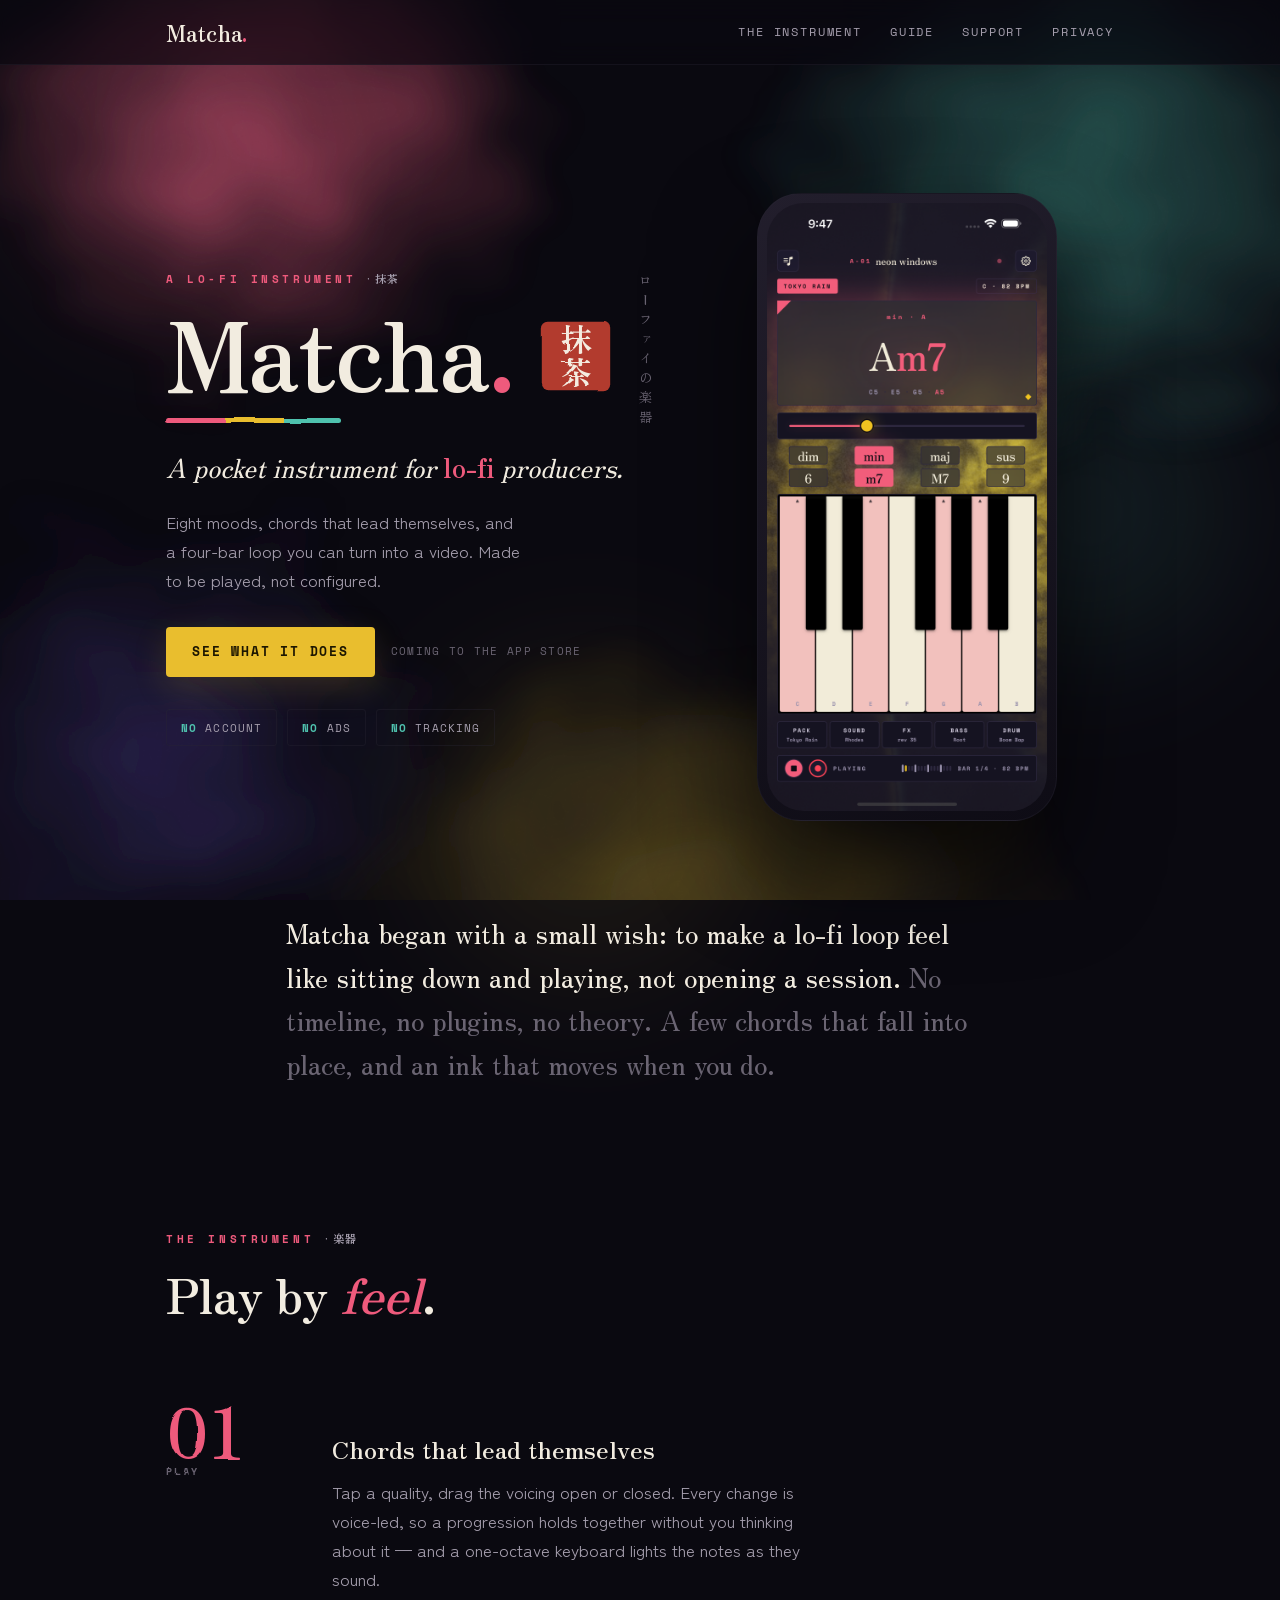
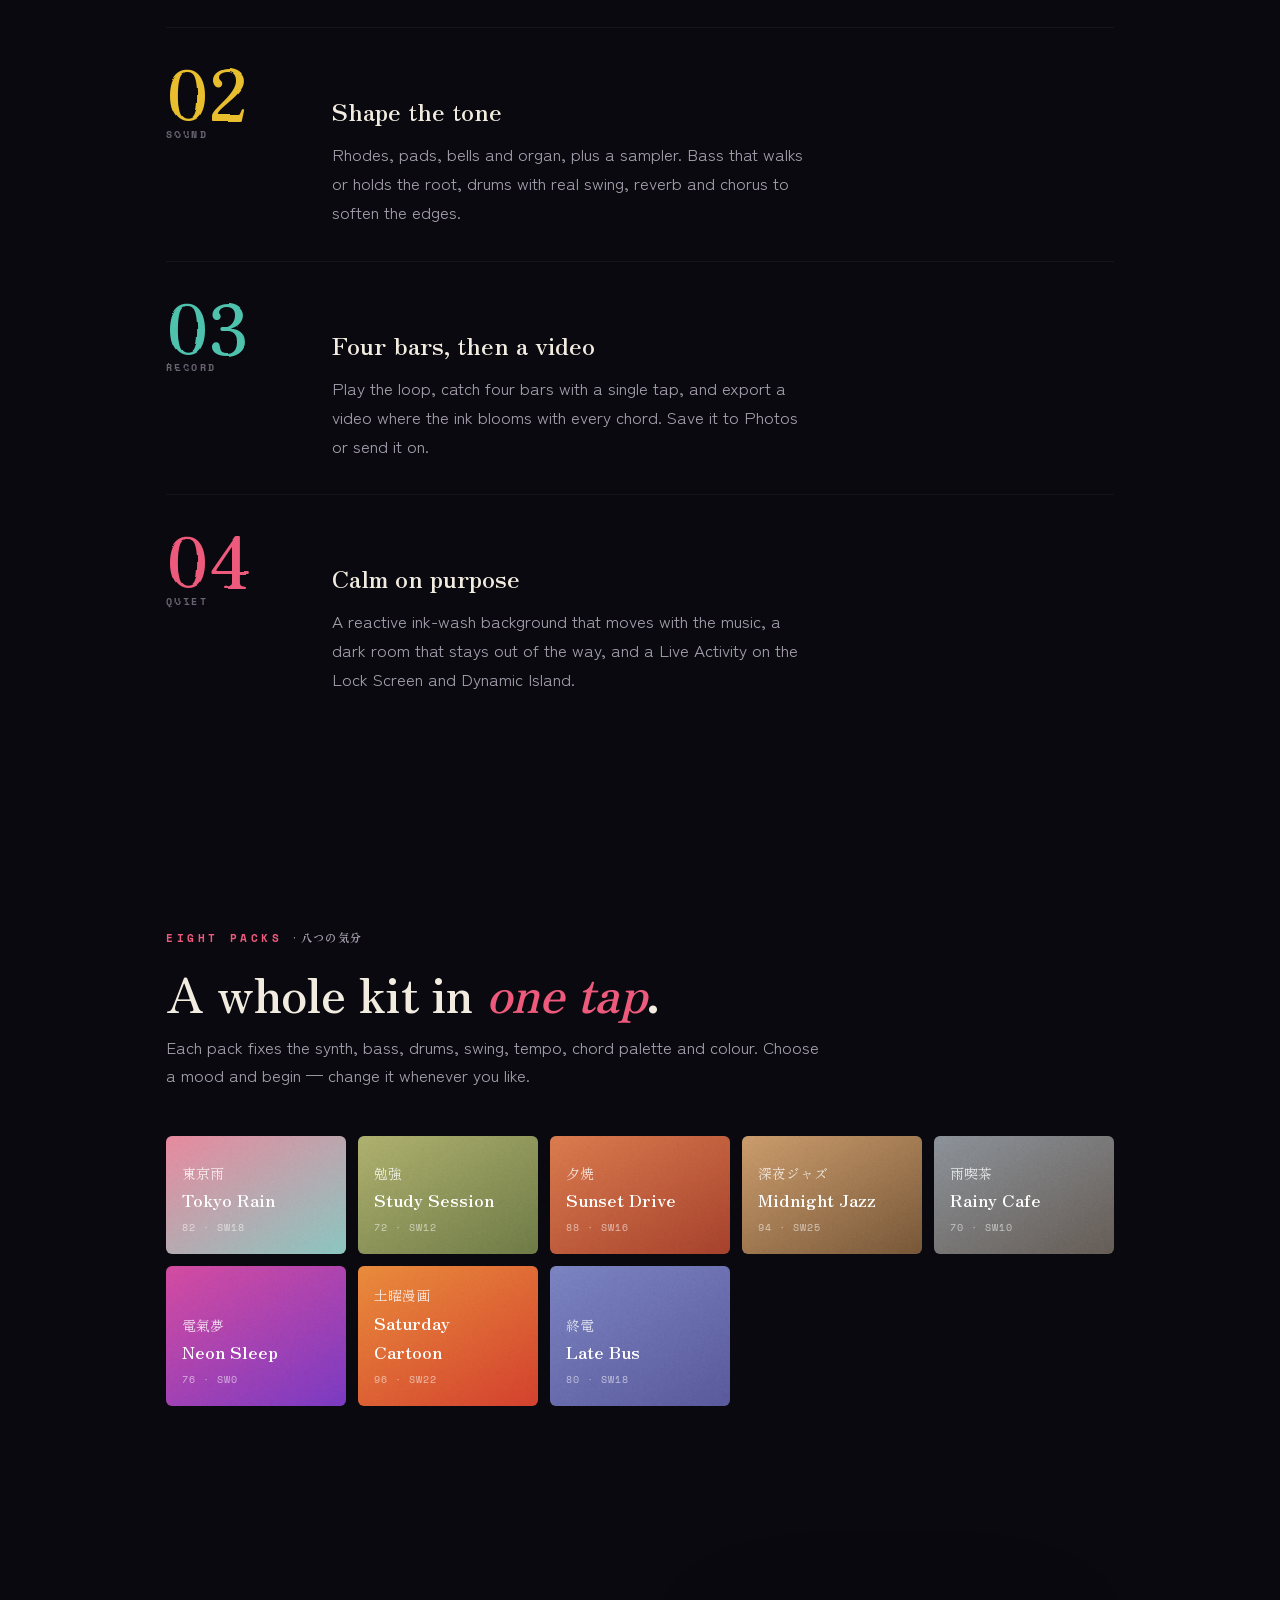
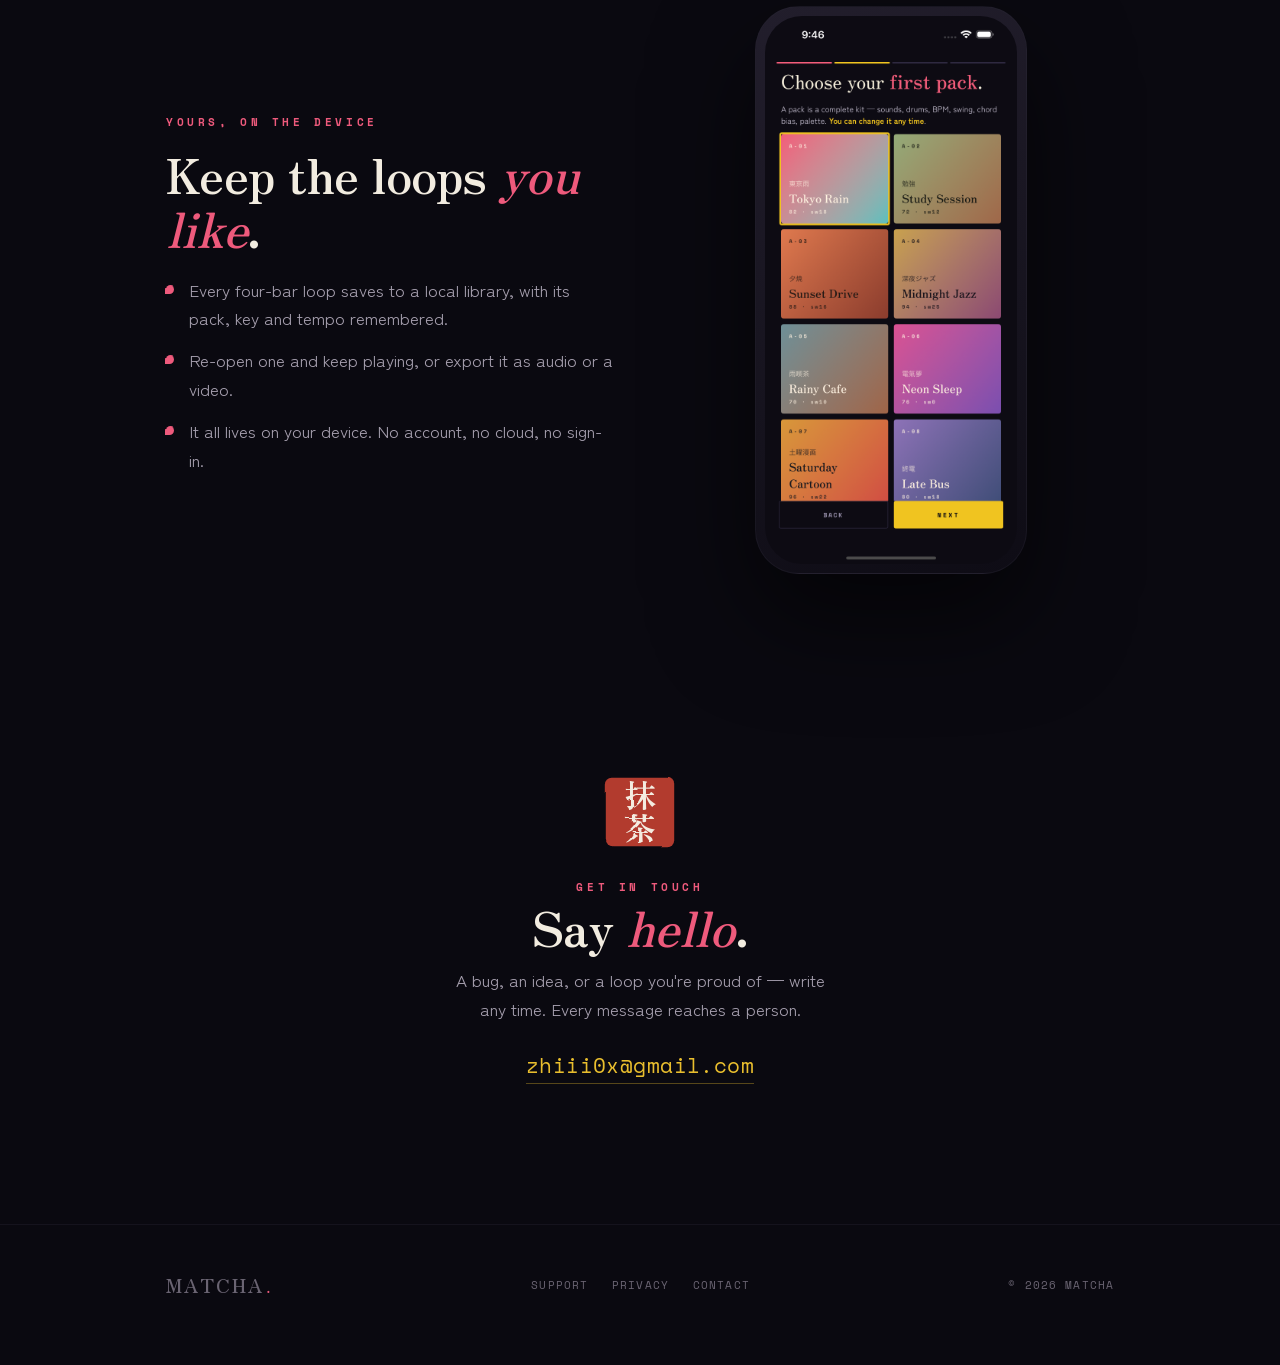
==== commit 1f2f33b7: "feat: add guide (user manual) page An eight-part how-to matching the ink-wash design: first loop, pa" ====
--- a/index.html
+++ b/index.html
@@ -53,7 +53,7 @@
     <a class="brand" href="index.html">Matcha<span class="dot">.</span></a>
     <nav>
       <a class="hide-sm" href="#features">The instrument</a>
-      <a class="hide-sm" href="#packs">Packs</a>
+      <a href="guide.html">Guide</a>
       <a href="support.html">Support</a>
       <a href="privacy.html">Privacy</a>
     </nav>
--- a/style.css
+++ b/style.css
@@ -306,3 +306,61 @@
 .back:hover { color: var(--ink); }
 
 .page-head { padding: clamp(52px, 8vw, 90px) 0 8px; }
+
+/* ---- Guide / manual ------------------------------------------------- */
+
+.lead { max-width: 60ch; color: var(--ink-dim); font-size: 1.06rem; margin-top: 14px; }
+
+.toc { display: flex; flex-wrap: wrap; gap: 9px; margin-top: 30px; max-width: 760px; }
+.toc a {
+  font-family: var(--font-mono); font-size: 0.7rem; letter-spacing: 0.1em; text-transform: uppercase;
+  color: var(--ink-dim); border: 1px solid var(--border); border-radius: 3px; padding: 7px 12px;
+  transition: border-color .2s, color .2s;
+}
+.toc a:hover { border-color: var(--coral); color: var(--ink); }
+.toc a b { color: var(--ink-faint); margin-right: 7px; font-weight: 400; }
+
+.guide-sec { display: grid; grid-template-columns: 132px 1fr; gap: 34px; padding: 46px 0; align-items: start; scroll-margin-top: 84px; }
+.guide-sec + .guide-sec { border-top: 1px solid var(--border); }
+.guide-sec .num { font-family: var(--font-display); font-weight: 700; font-size: 4.4rem; line-height: 0.8; color: var(--ink); filter: url(#brush); user-select: none; }
+.guide-sec .num .en { display: block; font-family: var(--font-mono); font-size: 0.62rem; letter-spacing: 0.22em; text-transform: uppercase; color: var(--ink-faint); margin-top: 12px; }
+.num.c-coral { color: var(--coral); } .num.c-yellow { color: var(--yellow); } .num.c-teal { color: var(--teal); }
+.guide-sec .body { min-width: 0; }
+.guide-sec h2 { font-family: var(--font-display); font-weight: 700; font-size: 1.6rem; margin-bottom: 12px; }
+.ky { font-family: var(--font-display); font-weight: 400; font-size: 0.66em; color: var(--ink-faint); margin-left: 0.5em; letter-spacing: 0.12em; }
+.guide-sec p { color: var(--ink-dim); margin-bottom: 14px; max-width: 60ch; }
+.guide-sec strong { color: var(--ink); font-weight: 700; }
+@media (max-width: 640px) { .guide-sec { grid-template-columns: 1fr; gap: 12px; } .guide-sec .num { font-size: 3.2rem; } }
+
+/* ordered steps with painted index */
+.steps { list-style: none; counter-reset: s; display: grid; gap: 14px; margin: 4px 0 16px; max-width: 60ch; }
+.steps li { counter-increment: s; display: grid; grid-template-columns: 30px 1fr; gap: 14px; color: var(--ink-dim); }
+.steps li::before {
+  content: counter(s); font-family: var(--font-display); font-weight: 700; color: var(--coral);
+  font-size: 1.15rem; line-height: 1.4; filter: url(#brush);
+}
+
+/* plain tick list */
+.ticks { list-style: none; display: grid; gap: 12px; margin: 4px 0 16px; max-width: 60ch; }
+.ticks li { position: relative; padding-left: 22px; color: var(--ink-dim); }
+.ticks li::before { content: ""; position: absolute; left: 0; top: 10px; width: 8px; height: 8px; border-radius: 50% 50% 50% 0; background: var(--teal); filter: url(#brush); }
+.ticks b { color: var(--ink); font-weight: 700; }
+
+/* inline UI label chip, e.g. tap [min] then [m7] */
+.tag {
+  font-family: var(--font-mono); font-size: 0.82em; background: var(--surface-2);
+  border: 1px solid var(--border); border-radius: 3px; padding: 1px 7px; color: var(--ink); white-space: nowrap;
+}
+
+/* note callout */
+.note {
+  background: var(--surface); border: 1px solid var(--border); border-left: 3px solid var(--coral);
+  border-radius: 0 7px 7px 0; padding: 16px 20px; margin: 18px 0; max-width: 62ch;
+}
+.note .k { font-family: var(--font-mono); font-size: 0.64rem; letter-spacing: 0.2em; text-transform: uppercase; color: var(--coral); display: block; margin-bottom: 6px; }
+.note p { margin: 0; color: var(--ink-dim); }
+
+/* inline screenshot figure */
+.figure { margin: 22px 0 6px; }
+.figure .device { width: min(248px, 62vw); margin: 0; }
+.figure figcaption { font-family: var(--font-mono); font-size: 0.66rem; letter-spacing: 0.06em; color: var(--ink-faint); margin-top: 12px; text-transform: uppercase; }
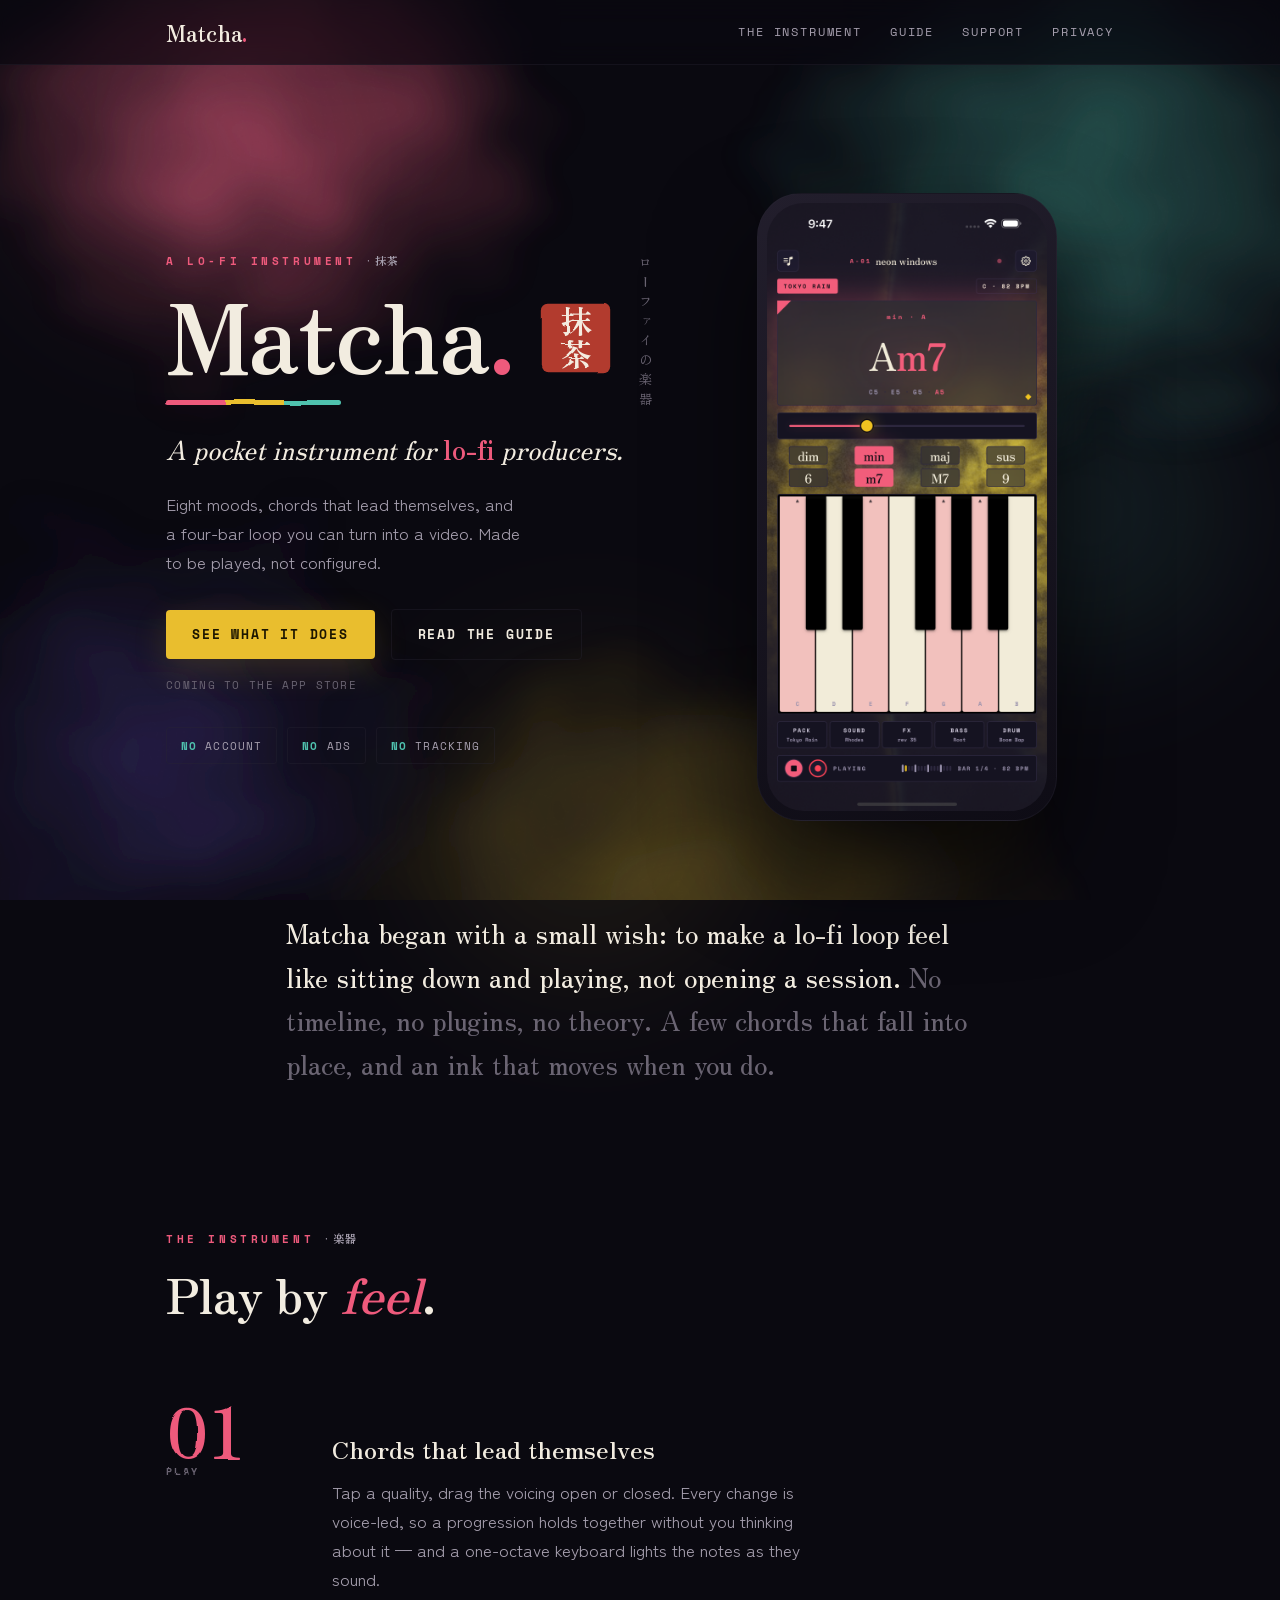
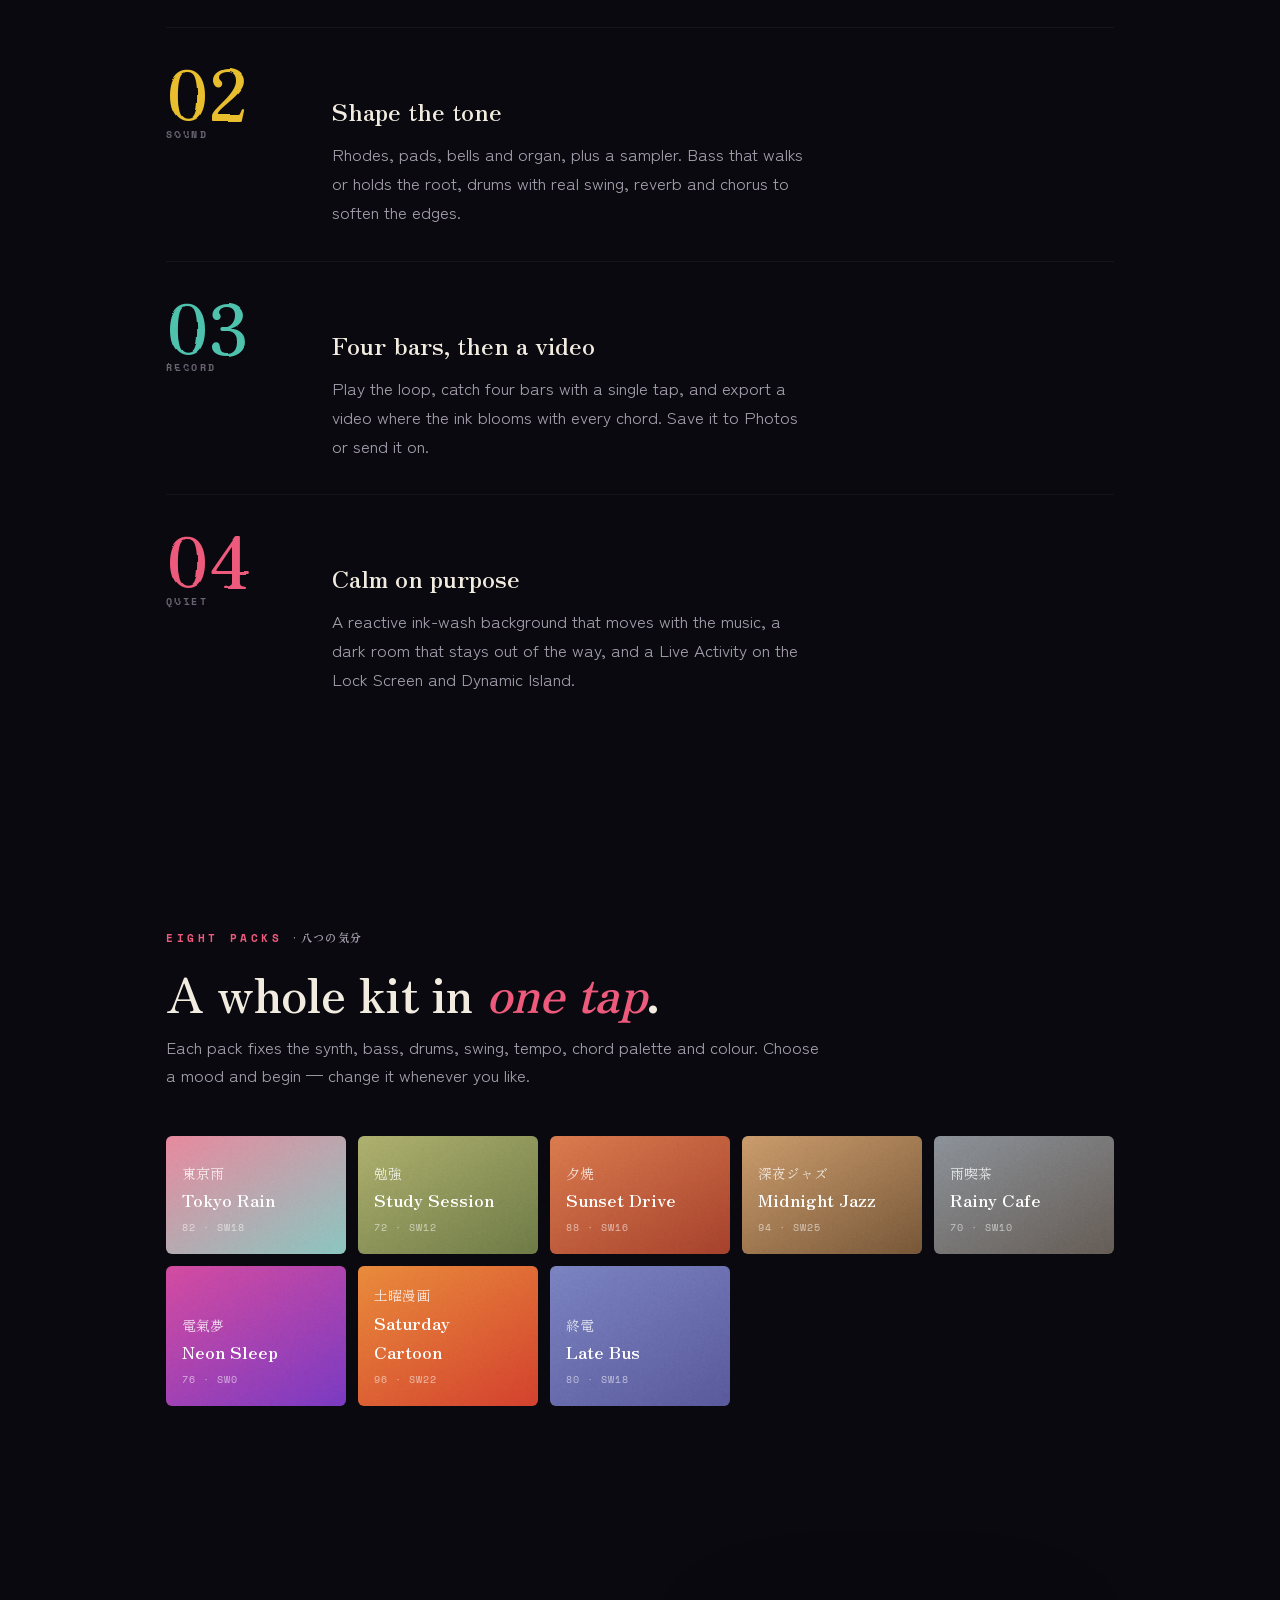
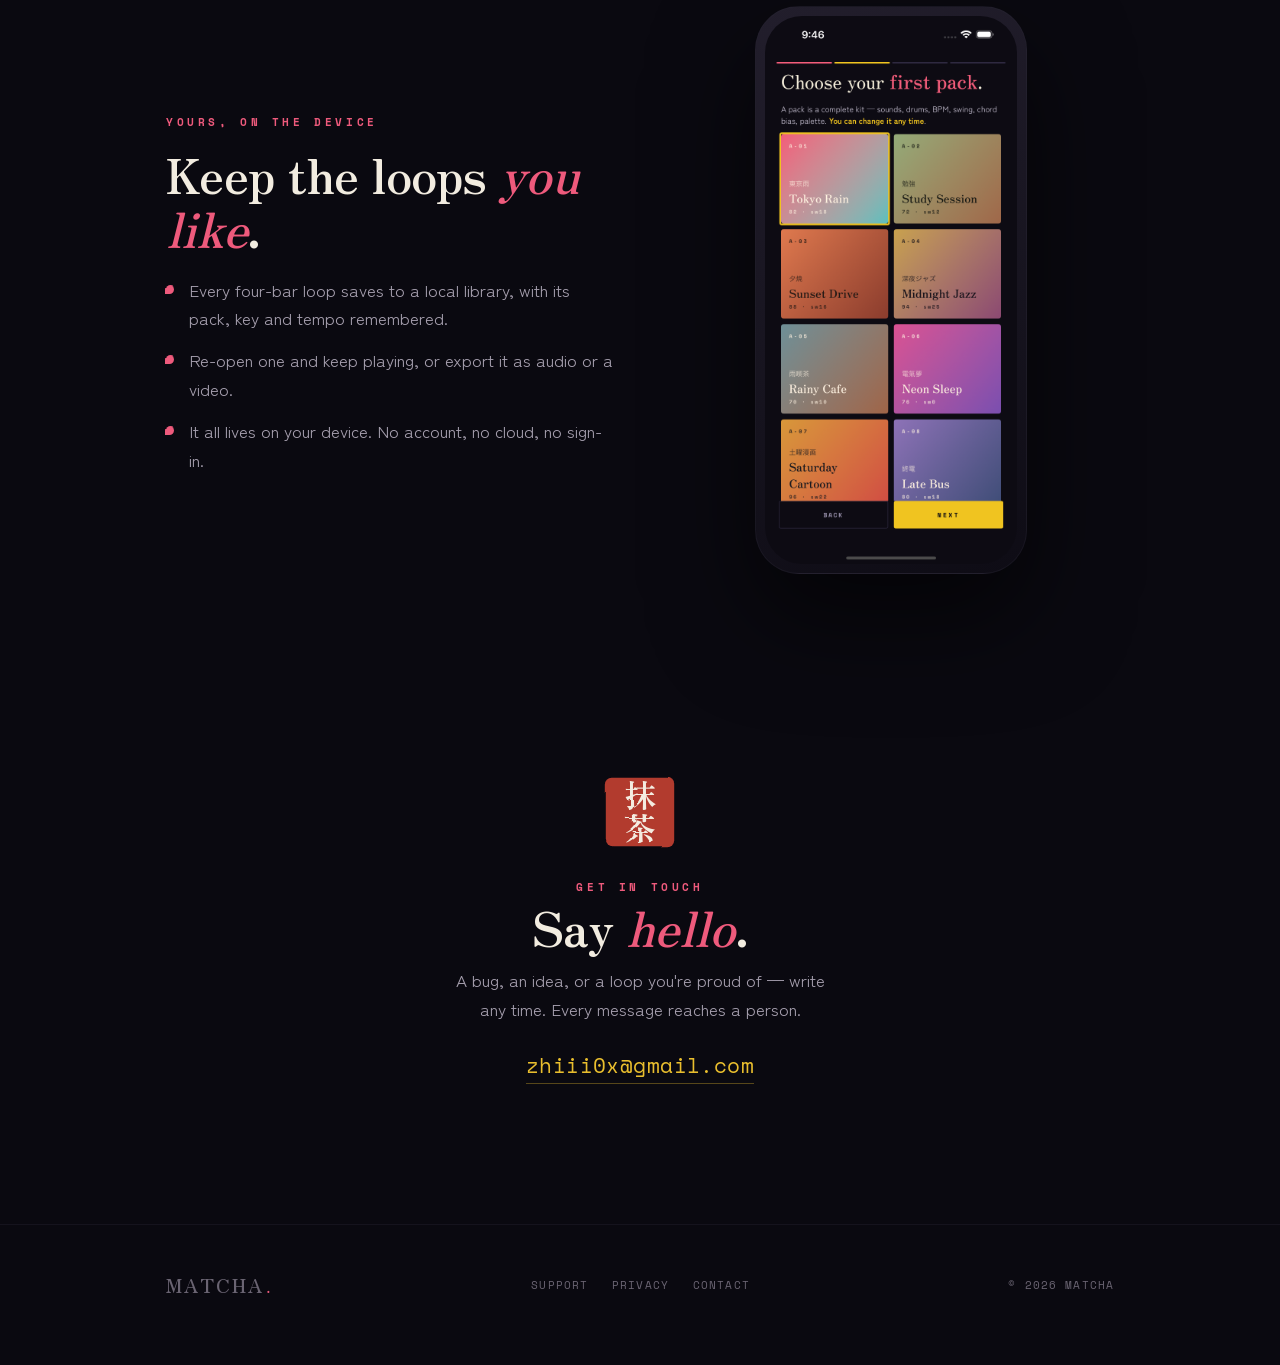
==== commit 63873d2c: "feat: hero "Read the guide" button; move site to nono-today/matcha (/matcha) - add a secondary ghost" ====
--- a/index.html
+++ b/index.html
@@ -11,8 +11,8 @@
 <meta property="og:type" content="website">
 <meta property="og:title" content="Matcha — a pocket instrument for lo-fi">
 <meta property="og:description" content="Tap a chord, drag the voicing, record four bars, turn it into a video. Lo-fi that sounds good — no music theory required.">
-<meta property="og:image" content="https://nono-today.github.io/matcha-site/assets/og.png">
-<meta property="og:url" content="https://nono-today.github.io/matcha-site/">
+<meta property="og:image" content="https://nono-today.github.io/matcha/assets/og.png">
+<meta property="og:url" content="https://nono-today.github.io/matcha/">
 <meta name="twitter:card" content="summary_large_image">
 <link rel="preconnect" href="https://fonts.googleapis.com">
 <link rel="preconnect" href="https://fonts.gstatic.com" crossorigin>
@@ -79,6 +79,7 @@
       <p class="sub">Eight moods, chords that lead themselves, and a four-bar loop you can turn into a video. Made to be played, not configured.</p>
       <div class="cta-row">
         <a class="btn btn-primary" href="#features">See what it does</a>
+        <a class="btn btn-ghost" href="guide.html">Read the guide</a>
         <span class="store-note">Coming to the App&nbsp;Store</span>
       </div>
       <div class="chips">
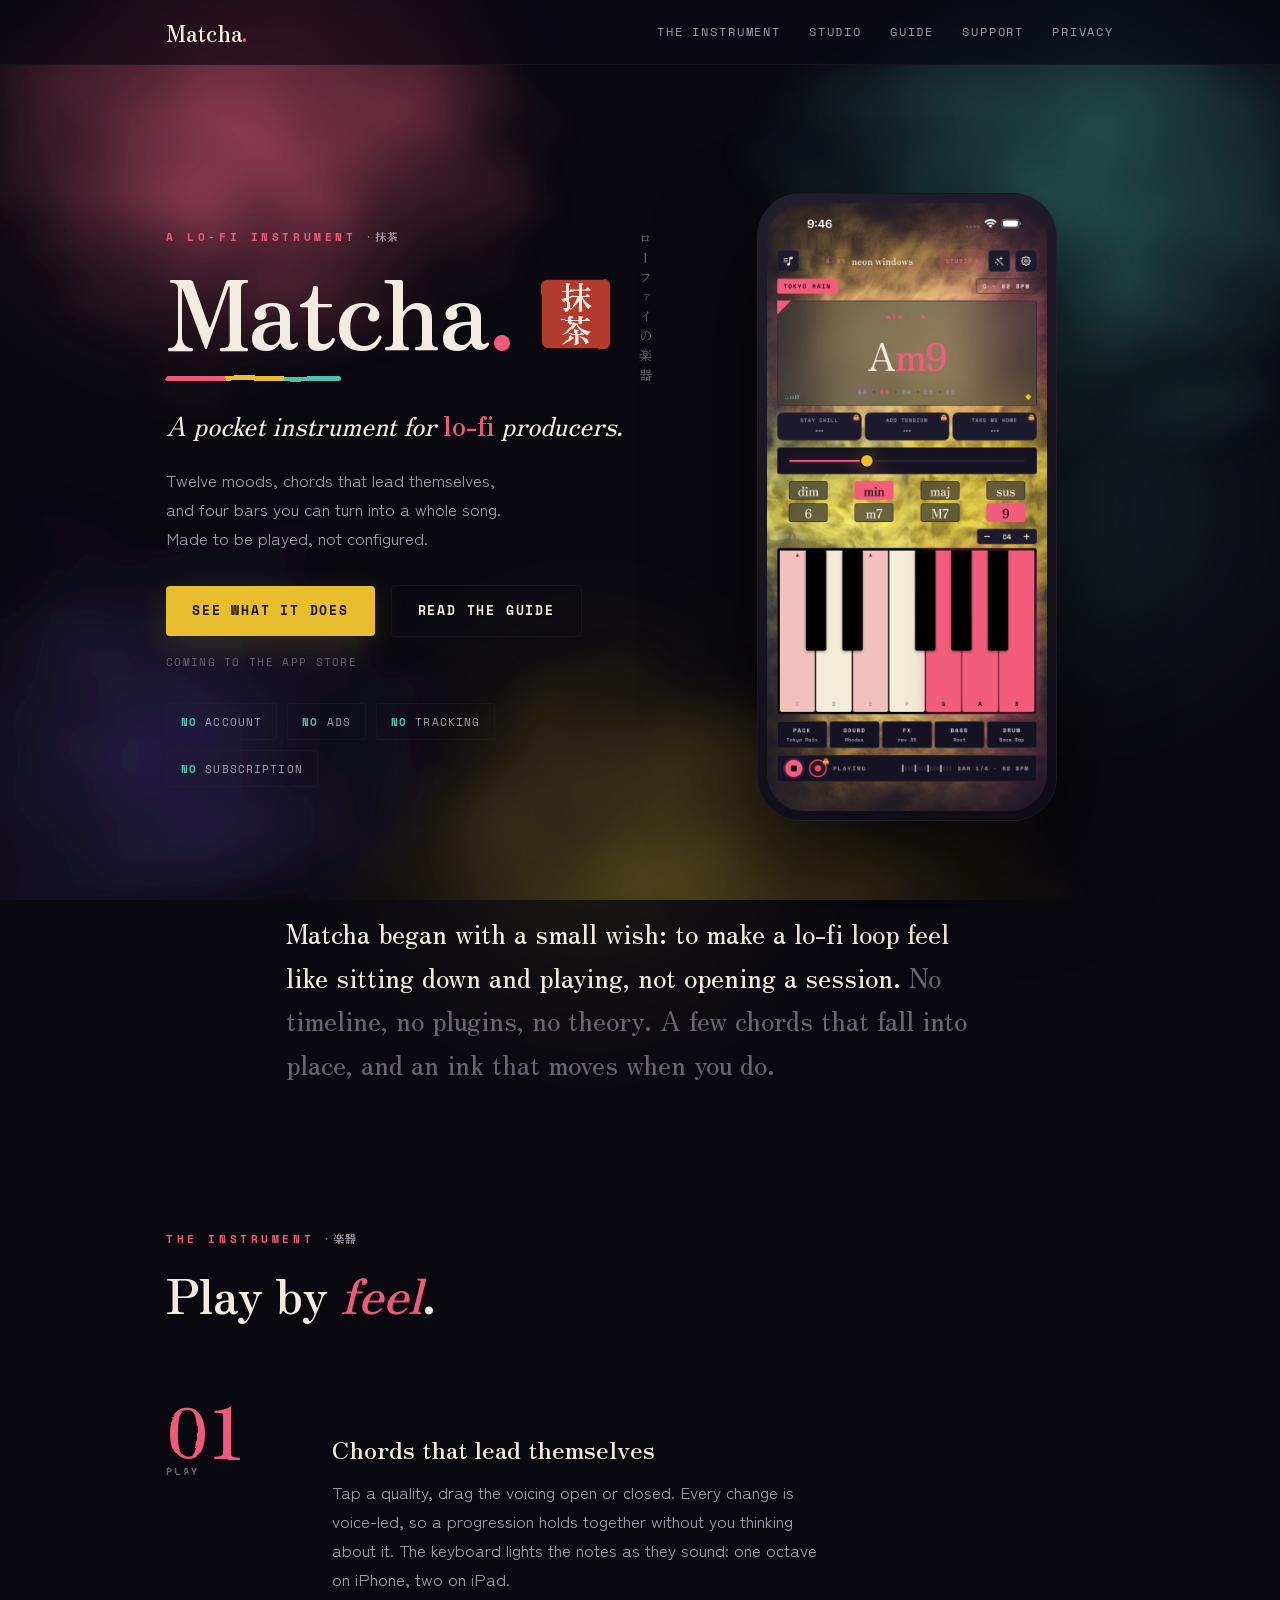
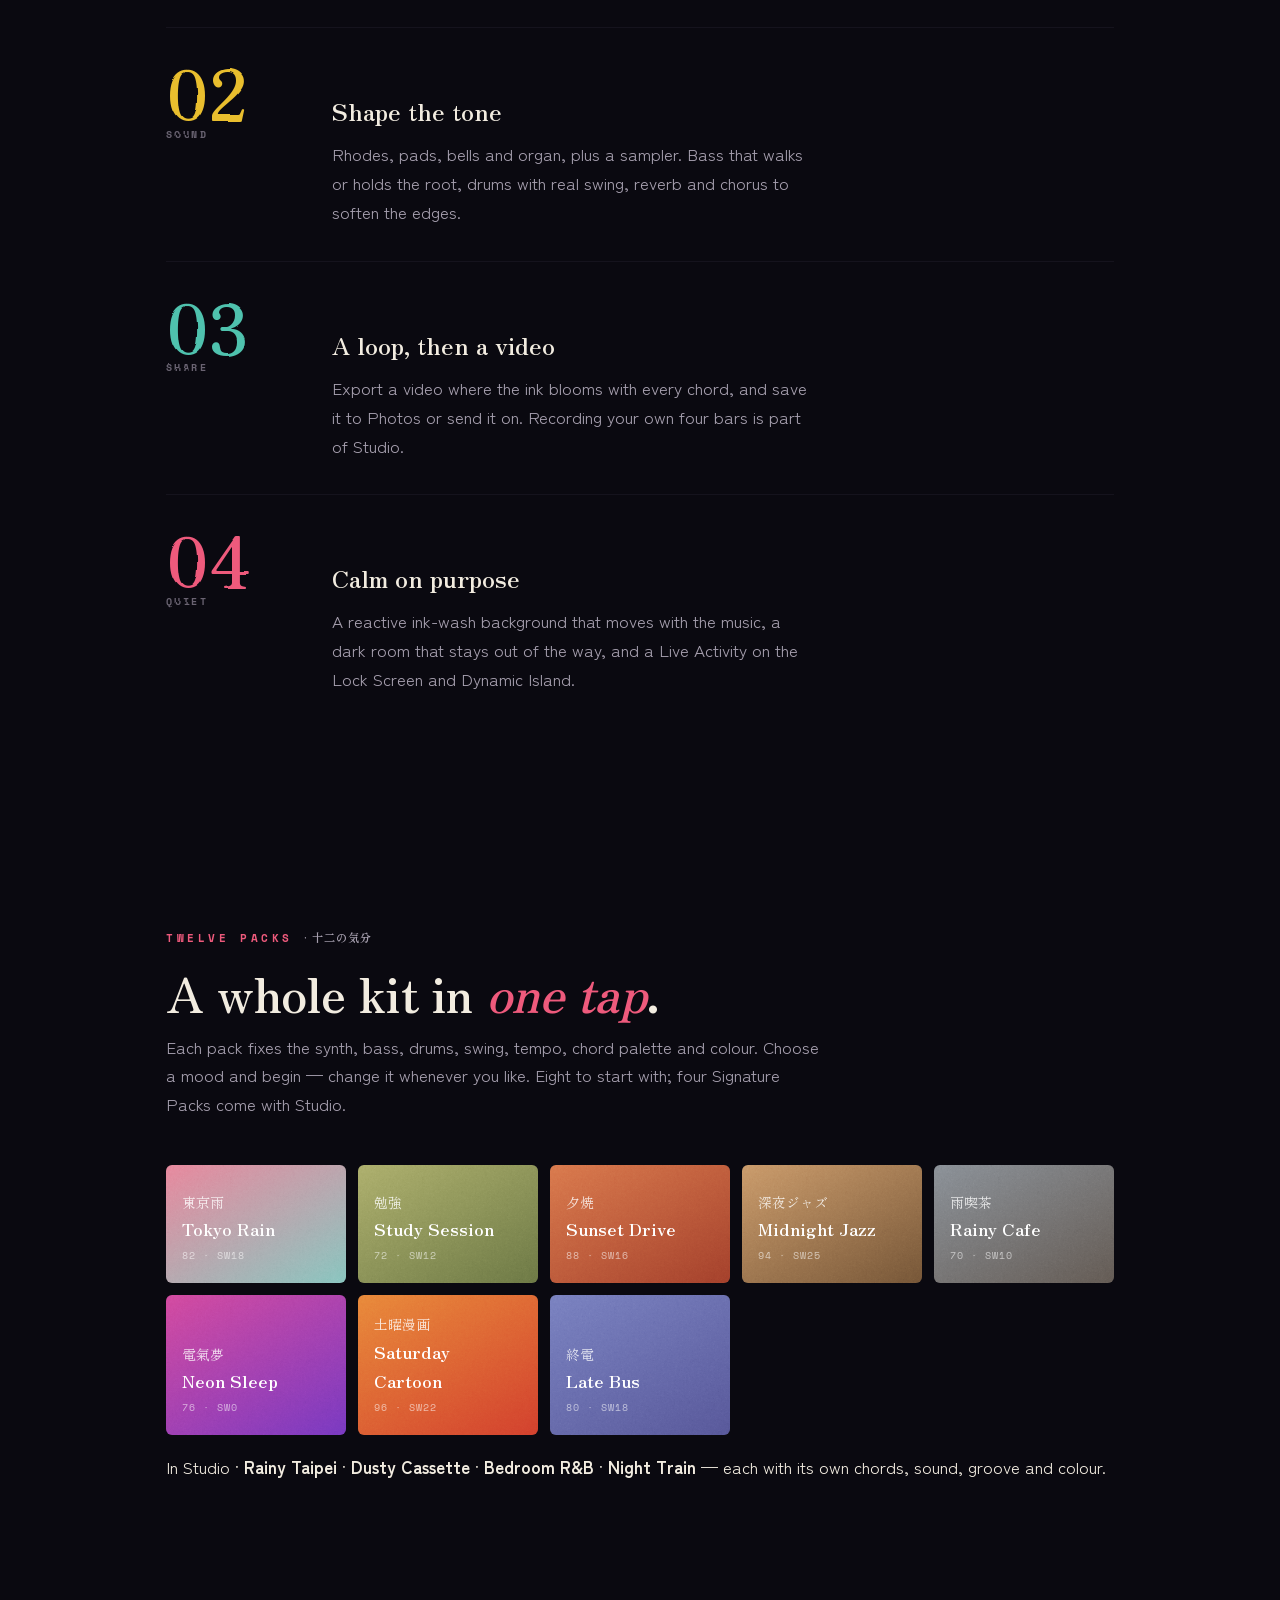
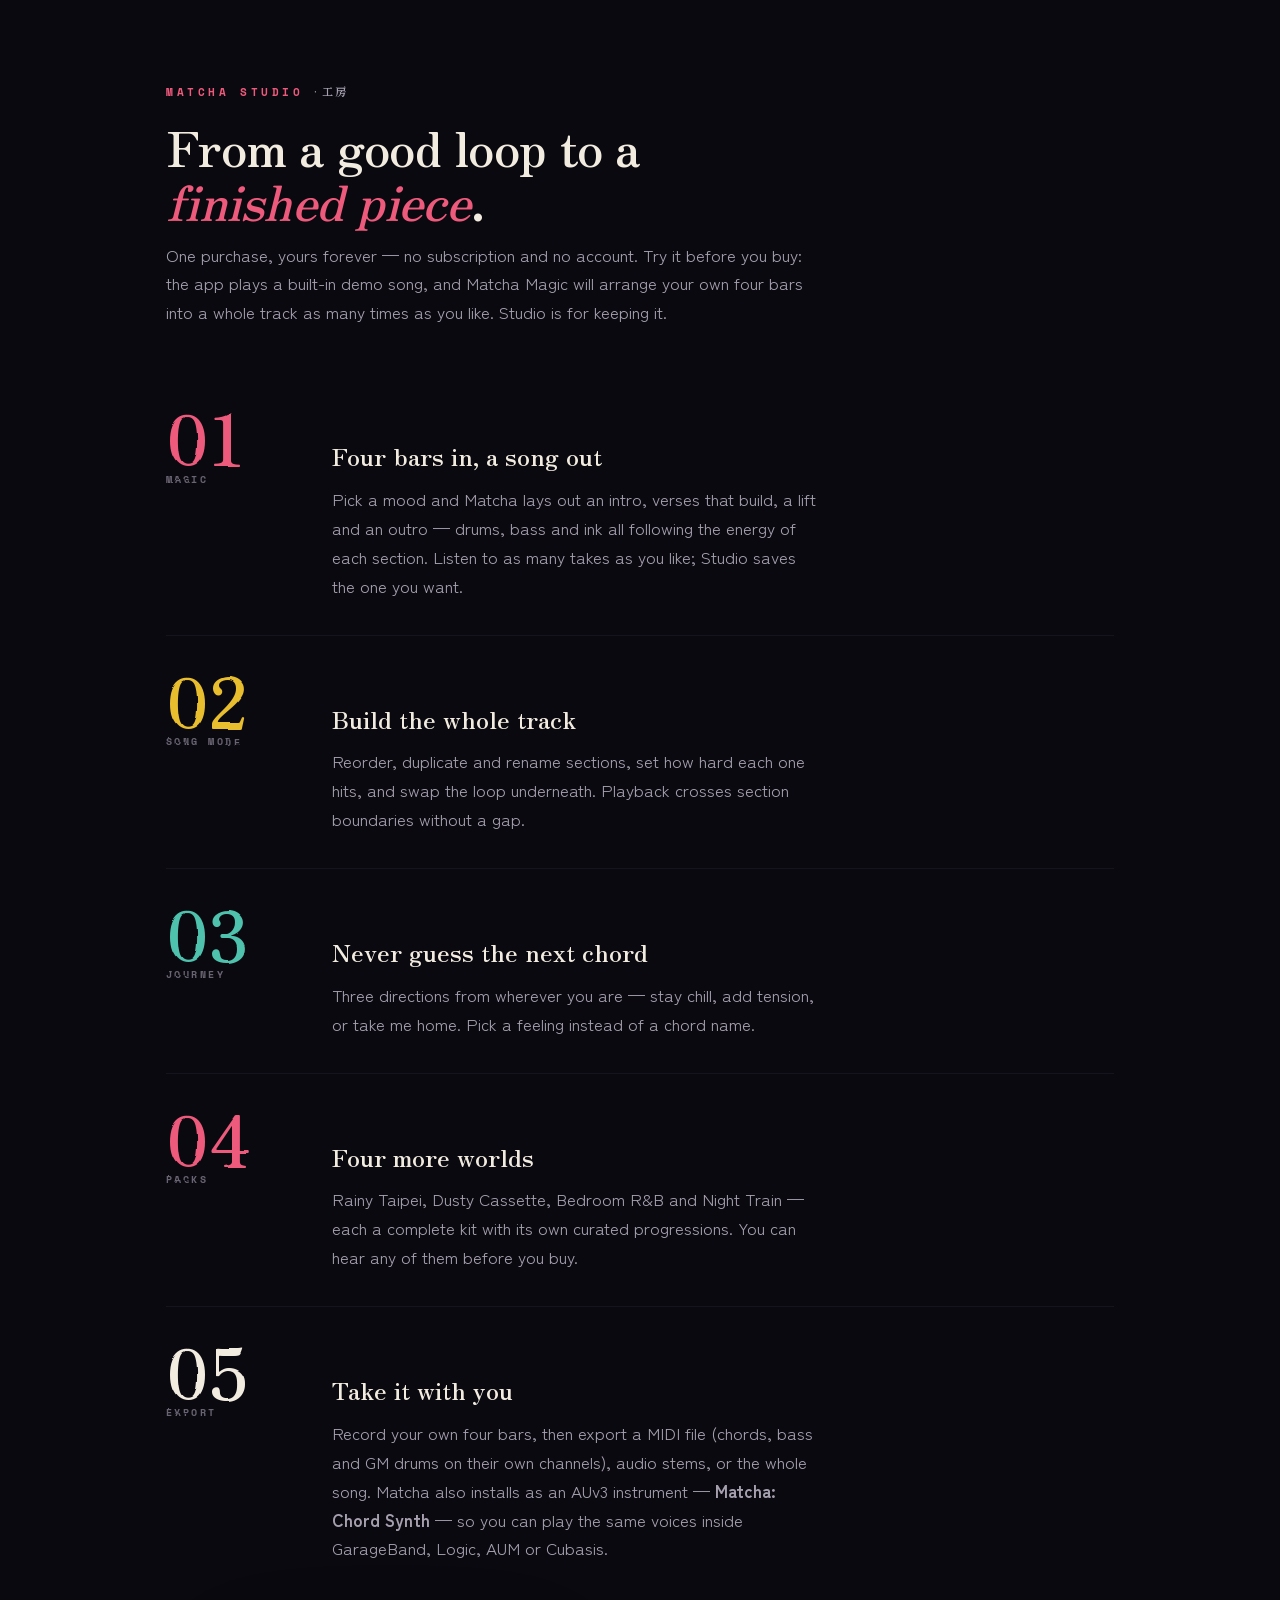
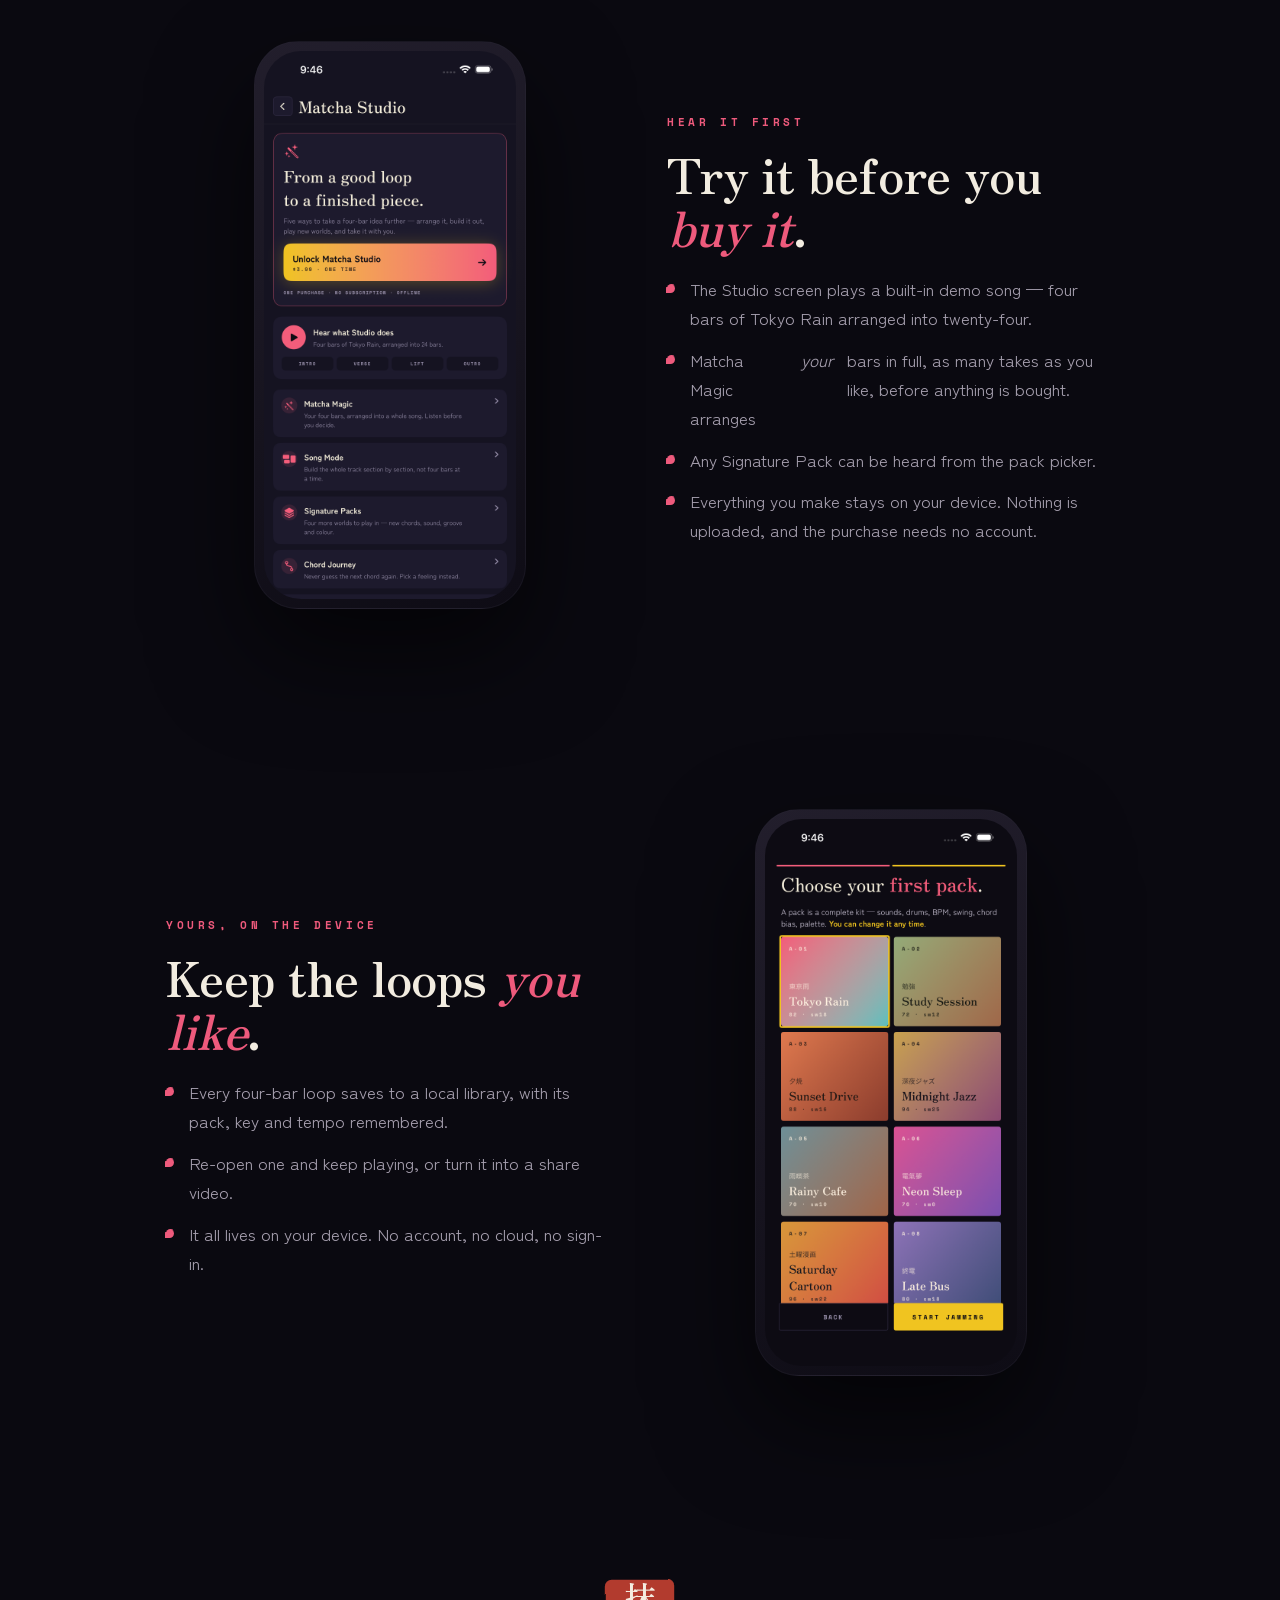
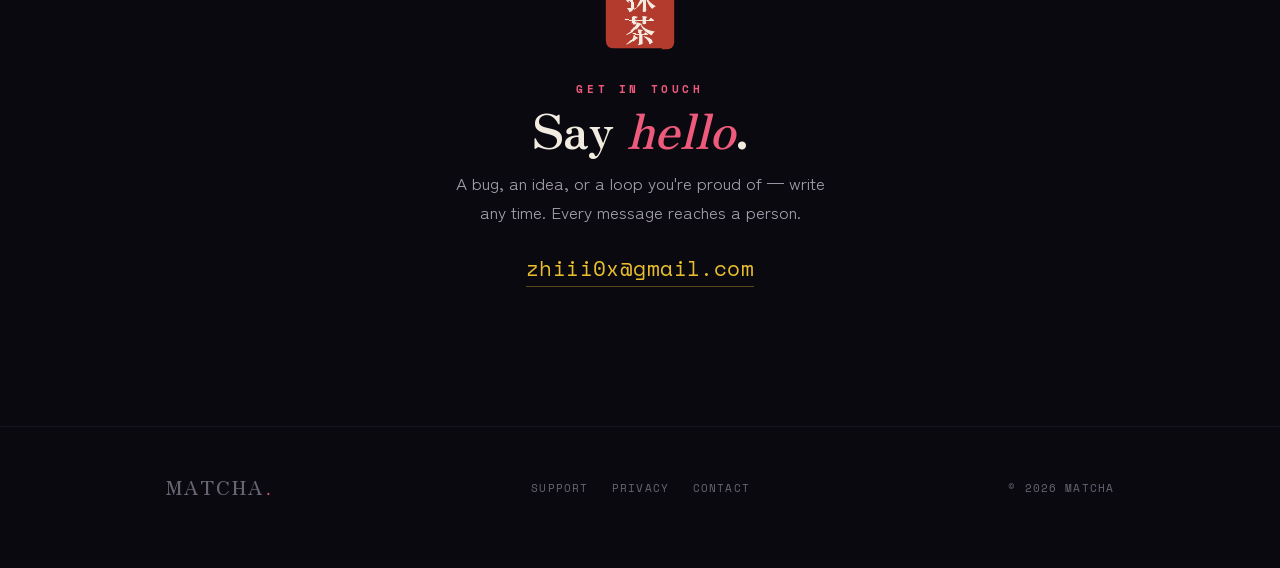
==== commit abd8c647: "docs(site): align the site with 1.1 — Studio, and what it costs Every page still described the app a" ====
--- a/index.html
+++ b/index.html
@@ -53,6 +53,7 @@
     <a class="brand" href="index.html">Matcha<span class="dot">.</span></a>
     <nav>
       <a class="hide-sm" href="#features">The instrument</a>
+      <a class="hide-sm" href="#studio">Studio</a>
       <a href="guide.html">Guide</a>
       <a href="support.html">Support</a>
       <a href="privacy.html">Privacy</a>
@@ -76,7 +77,7 @@
       </div>
       <div class="rule"></div>
       <p class="tagline">A pocket instrument for <b>lo-fi</b> producers.</p>
-      <p class="sub">Eight moods, chords that lead themselves, and a four-bar loop you can turn into a video. Made to be played, not configured.</p>
+      <p class="sub">Twelve moods, chords that lead themselves, and four bars you can turn into a whole song. Made to be played, not configured.</p>
       <div class="cta-row">
         <a class="btn btn-primary" href="#features">See what it does</a>
         <a class="btn btn-ghost" href="guide.html">Read the guide</a>
@@ -86,10 +87,11 @@
         <span class="chip"><b>No</b>&nbsp;account</span>
         <span class="chip"><b>No</b>&nbsp;ads</span>
         <span class="chip"><b>No</b>&nbsp;tracking</span>
+        <span class="chip"><b>No</b>&nbsp;subscription</span>
       </div>
     </div>
     <div class="device">
-      <img src="assets/screen-play.png" alt="Matcha's playing screen — an Am7 chord above a lit keyboard, ink blooming behind it" loading="eager">
+      <img src="assets/screen-play.png" alt="Matcha's playing screen — an Am9 chord above a lit keyboard, ink blooming behind it" loading="eager">
     </div>
   </div>
 </div>
@@ -113,7 +115,7 @@
       <div class="num">01<span class="en">Play</span></div>
       <div>
         <h3>Chords that lead themselves</h3>
-        <p>Tap a quality, drag the voicing open or closed. Every change is voice-led, so a progression holds together without you thinking about it — and a one-octave keyboard lights the notes as they sound.</p>
+        <p>Tap a quality, drag the voicing open or closed. Every change is voice-led, so a progression holds together without you thinking about it. The keyboard lights the notes as they sound: one octave on iPhone, two on iPad.</p>
       </div>
     </div>
     <div class="feature">
@@ -124,10 +126,10 @@
       </div>
     </div>
     <div class="feature">
-      <div class="num">03<span class="en">Record</span></div>
-      <div>
-        <h3>Four bars, then a video</h3>
-        <p>Play the loop, catch four bars with a single tap, and export a video where the ink blooms with every chord. Save it to Photos or send it on.</p>
+      <div class="num">03<span class="en">Share</span></div>
+      <div>
+        <h3>A loop, then a video</h3>
+        <p>Export a video where the ink blooms with every chord, and save it to Photos or send it on. Recording your own four bars is part of <a href="#studio">Studio</a>.</p>
       </div>
     </div>
     <div class="feature">
@@ -144,9 +146,9 @@
 <section id="packs">
   <div class="wrap">
     <div class="section-head">
-      <span class="eyebrow">Eight packs <span class="jp">· 八つの気分</span></span>
+      <span class="eyebrow">Twelve packs <span class="jp">· 十二の気分</span></span>
       <h2 class="title">A whole kit in <em>one tap</em>.</h2>
-      <p>Each pack fixes the synth, bass, drums, swing, tempo, chord palette and colour. Choose a mood and begin — change it whenever you like.</p>
+      <p>Each pack fixes the synth, bass, drums, swing, tempo, chord palette and colour. Choose a mood and begin — change it whenever you like. Eight to start with; four Signature Packs come with <a href="#studio">Studio</a>.</p>
     </div>
     <div class="packs">
       <div class="pack" style="background:linear-gradient(150deg,#E8899E,#8AC6C0)"><span class="jp">東京雨</span><span class="en">Tokyo Rain</span><span class="meta">82 · SW18</span></div>
@@ -158,6 +160,68 @@
       <div class="pack" style="background:linear-gradient(150deg,#E98B3B,#D3412E)"><span class="jp">土曜漫画</span><span class="en">Saturday Cartoon</span><span class="meta">96 · SW22</span></div>
       <div class="pack" style="background:linear-gradient(150deg,#7B83C1,#59599B)"><span class="jp">終電</span><span class="en">Late Bus</span><span class="meta">80 · SW18</span></div>
     </div>
+    <p class="dim" style="margin-top:18px">In Studio · <b>Rainy Taipei</b> · <b>Dusty Cassette</b> · <b>Bedroom R&amp;B</b> · <b>Night Train</b> — each with its own chords, sound, groove and colour.</p>
+  </div>
+</section>
+
+<!-- STUDIO -->
+<section id="studio">
+  <div class="wrap">
+    <div class="section-head">
+      <span class="eyebrow">Matcha Studio <span class="jp">· 工房</span></span>
+      <h2 class="title">From a good loop to a <em>finished piece</em>.</h2>
+      <p>One purchase, yours forever — no subscription and no account. Try it before you buy: the app plays a built-in demo song, and Matcha Magic will arrange your own four bars into a whole track as many times as you like. Studio is for keeping it.</p>
+    </div>
+
+    <div class="feature">
+      <div class="num">01<span class="en">Magic</span></div>
+      <div>
+        <h3>Four bars in, a song out</h3>
+        <p>Pick a mood and Matcha lays out an intro, verses that build, a lift and an outro — drums, bass and ink all following the energy of each section. Listen to as many takes as you like; Studio saves the one you want.</p>
+      </div>
+    </div>
+    <div class="feature">
+      <div class="num">02<span class="en">Song Mode</span></div>
+      <div>
+        <h3>Build the whole track</h3>
+        <p>Reorder, duplicate and rename sections, set how hard each one hits, and swap the loop underneath. Playback crosses section boundaries without a gap.</p>
+      </div>
+    </div>
+    <div class="feature">
+      <div class="num">03<span class="en">Journey</span></div>
+      <div>
+        <h3>Never guess the next chord</h3>
+        <p>Three directions from wherever you are — stay chill, add tension, or take me home. Pick a feeling instead of a chord name.</p>
+      </div>
+    </div>
+    <div class="feature">
+      <div class="num">04<span class="en">Packs</span></div>
+      <div>
+        <h3>Four more worlds</h3>
+        <p>Rainy Taipei, Dusty Cassette, Bedroom R&amp;B and Night Train — each a complete kit with its own curated progressions. You can hear any of them before you buy.</p>
+      </div>
+    </div>
+    <div class="feature">
+      <div class="num">05<span class="en">Export</span></div>
+      <div>
+        <h3>Take it with you</h3>
+        <p>Record your own four bars, then export a MIDI file (chords, bass and GM drums on their own channels), audio stems, or the whole song. Matcha also installs as an AUv3 instrument — <b>Matcha: Chord Synth</b> — so you can play the same voices inside GarageBand, Logic, AUM or Cubasis.</p>
+      </div>
+    </div>
+
+    <div class="split" style="margin-top:44px">
+      <div class="device"><img src="assets/screen-studio.png" alt="The Matcha Studio screen — a one-time unlock, a demo song to play, and the five features listed" loading="lazy"></div>
+      <div>
+        <span class="eyebrow">Hear it first</span>
+        <h2 class="title" style="margin-top:12px">Try it before you <em>buy it</em>.</h2>
+        <ul>
+          <li>The Studio screen plays a built-in demo song — four bars of Tokyo Rain arranged into twenty-four.</li>
+          <li>Matcha Magic arranges <em>your</em> bars in full, as many takes as you like, before anything is bought.</li>
+          <li>Any Signature Pack can be heard from the pack picker.</li>
+          <li>Everything you make stays on your device. Nothing is uploaded, and the purchase needs no account.</li>
+        </ul>
+      </div>
+    </div>
   </div>
 </section>
 
@@ -171,7 +235,7 @@
         <h2 class="title" style="margin-top:12px">Keep the loops <em>you like</em>.</h2>
         <ul>
           <li>Every four-bar loop saves to a local library, with its pack, key and tempo remembered.</li>
-          <li>Re-open one and keep playing, or export it as audio or a video.</li>
+          <li>Re-open one and keep playing, or turn it into a share video.</li>
           <li>It all lives on your device. No account, no cloud, no sign-in.</li>
         </ul>
       </div>
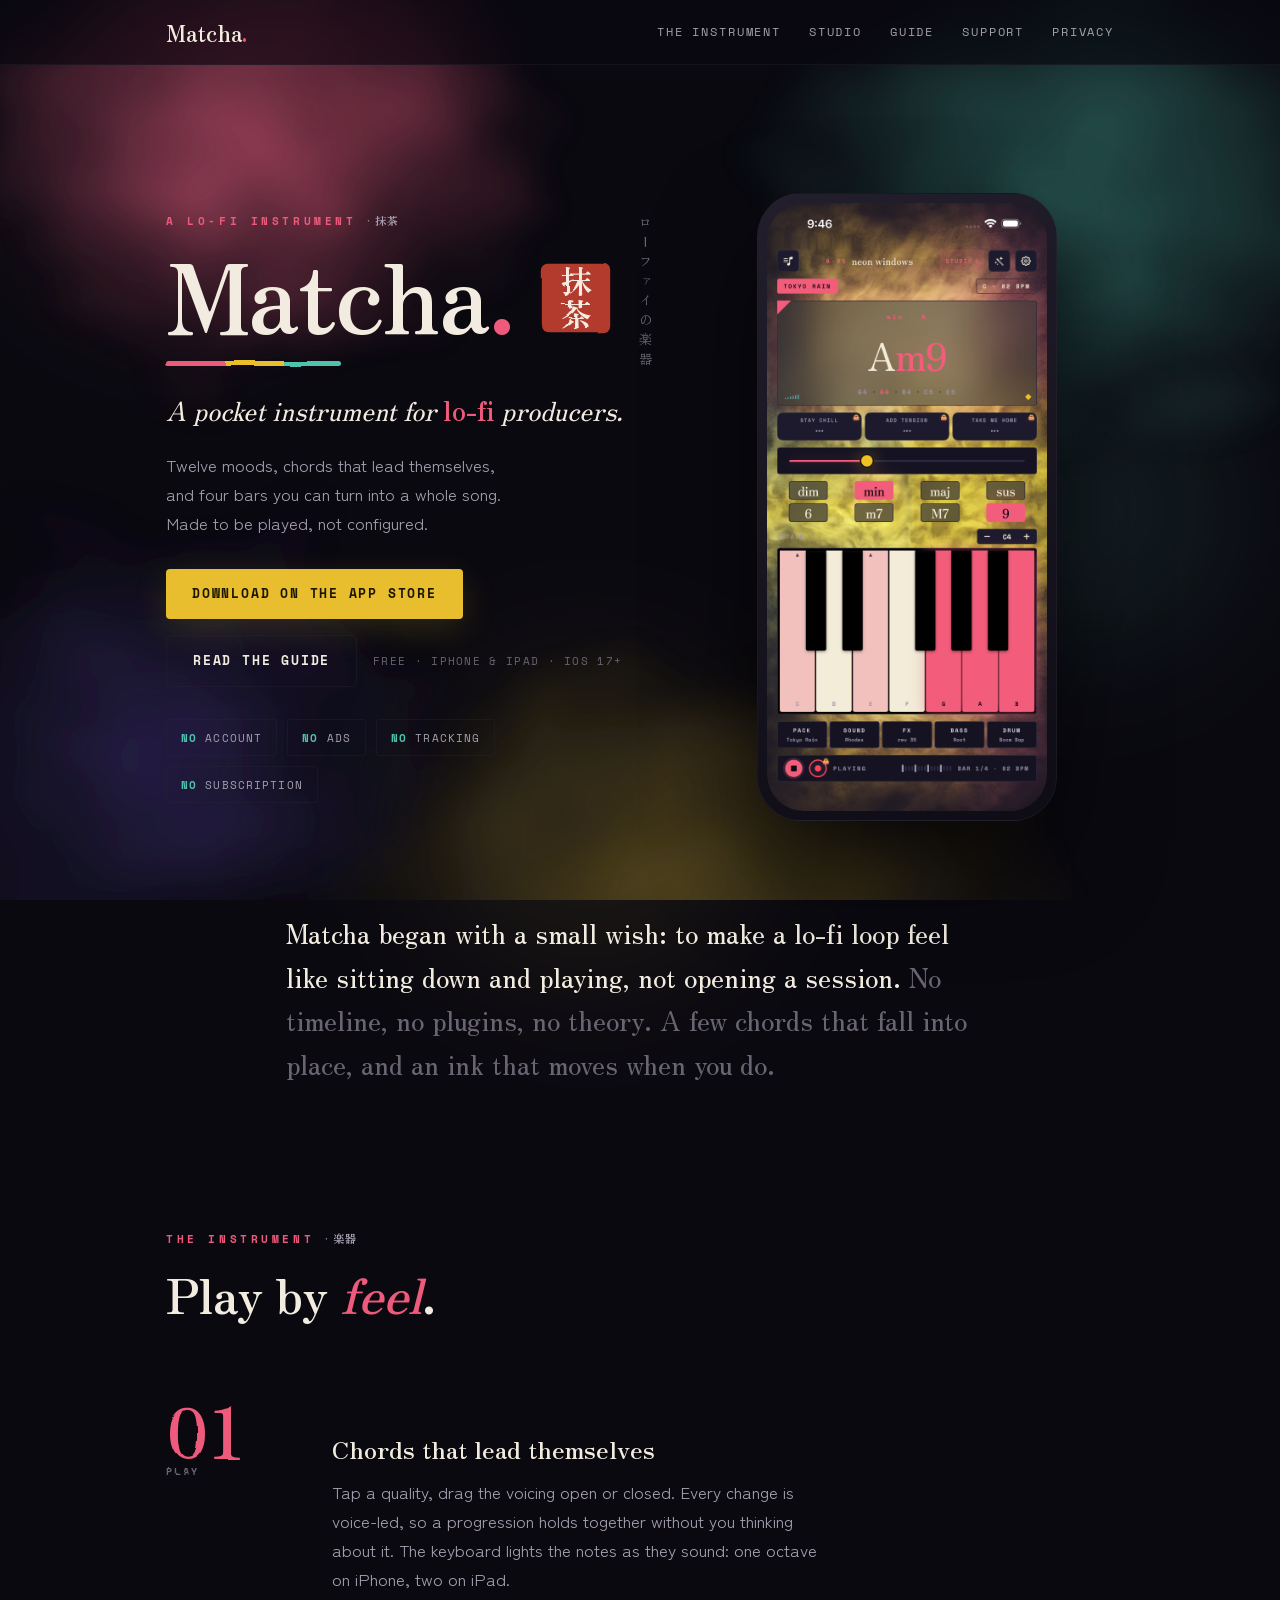
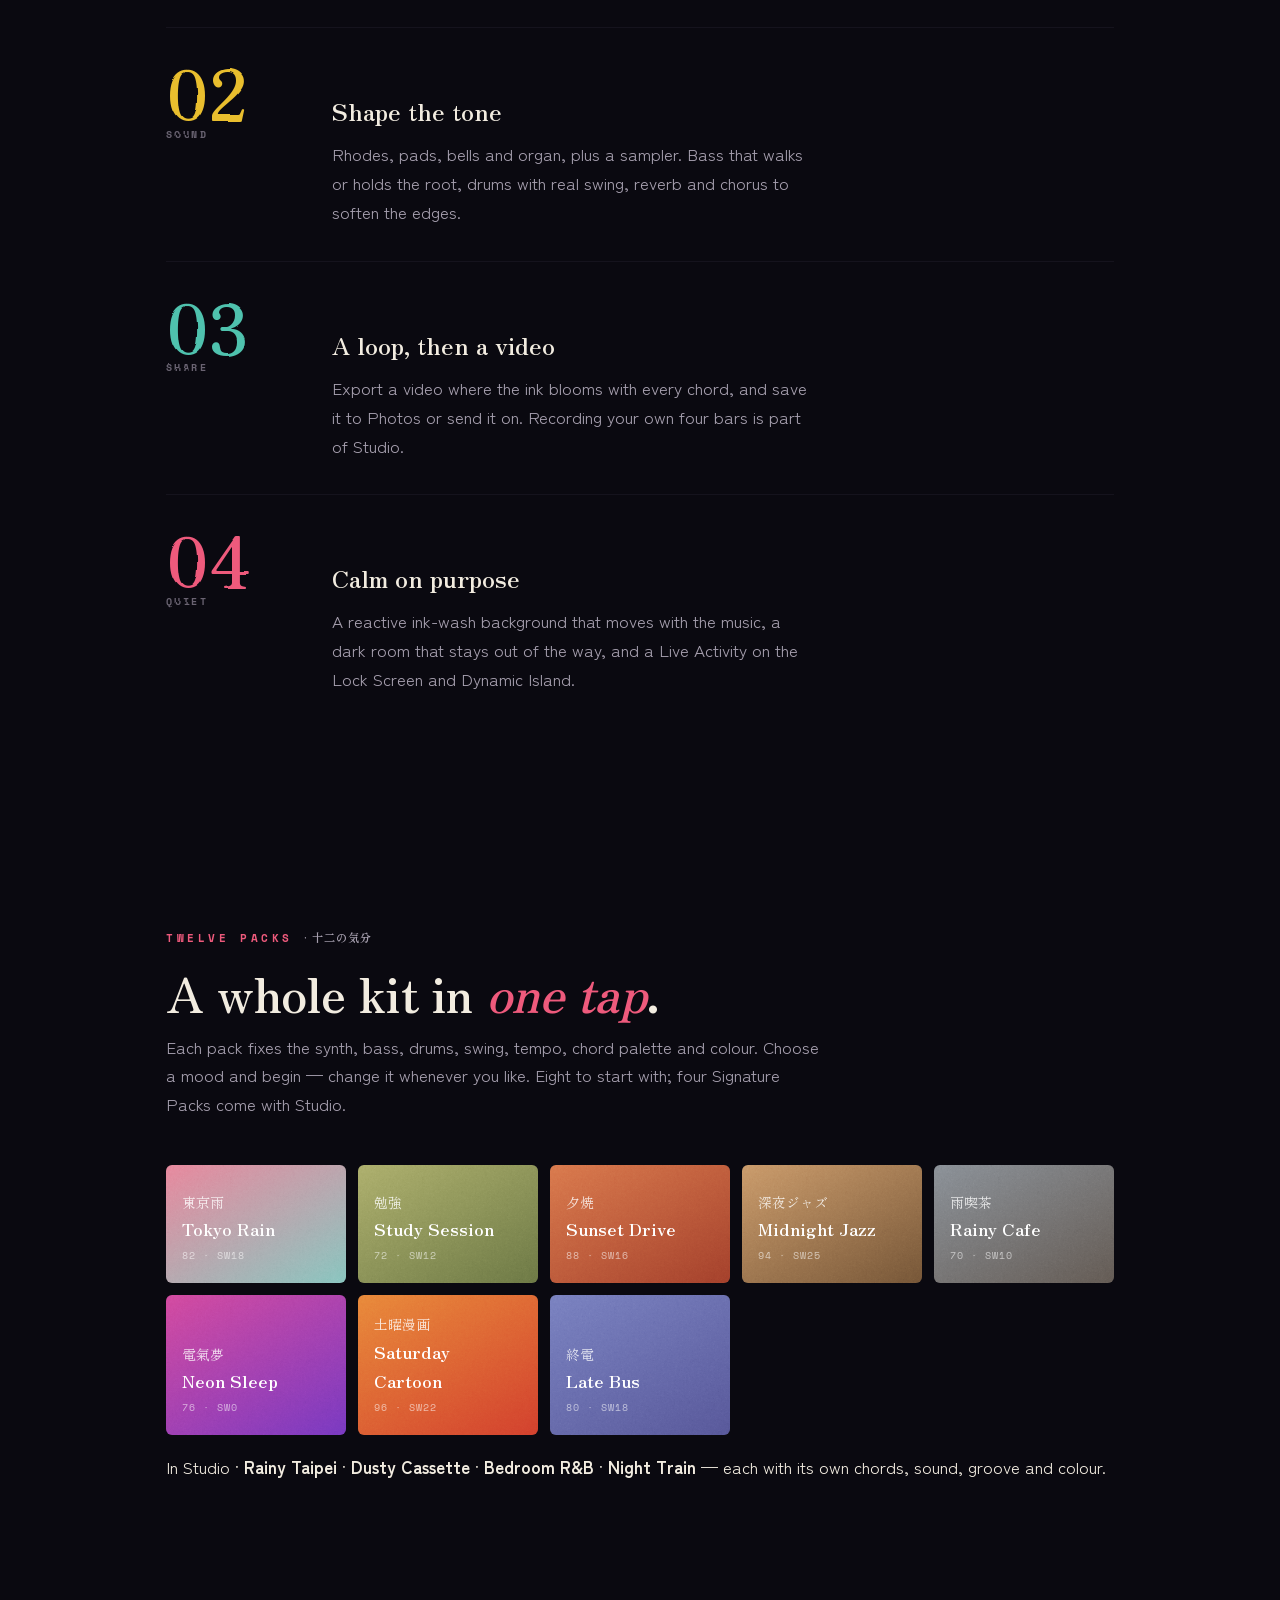
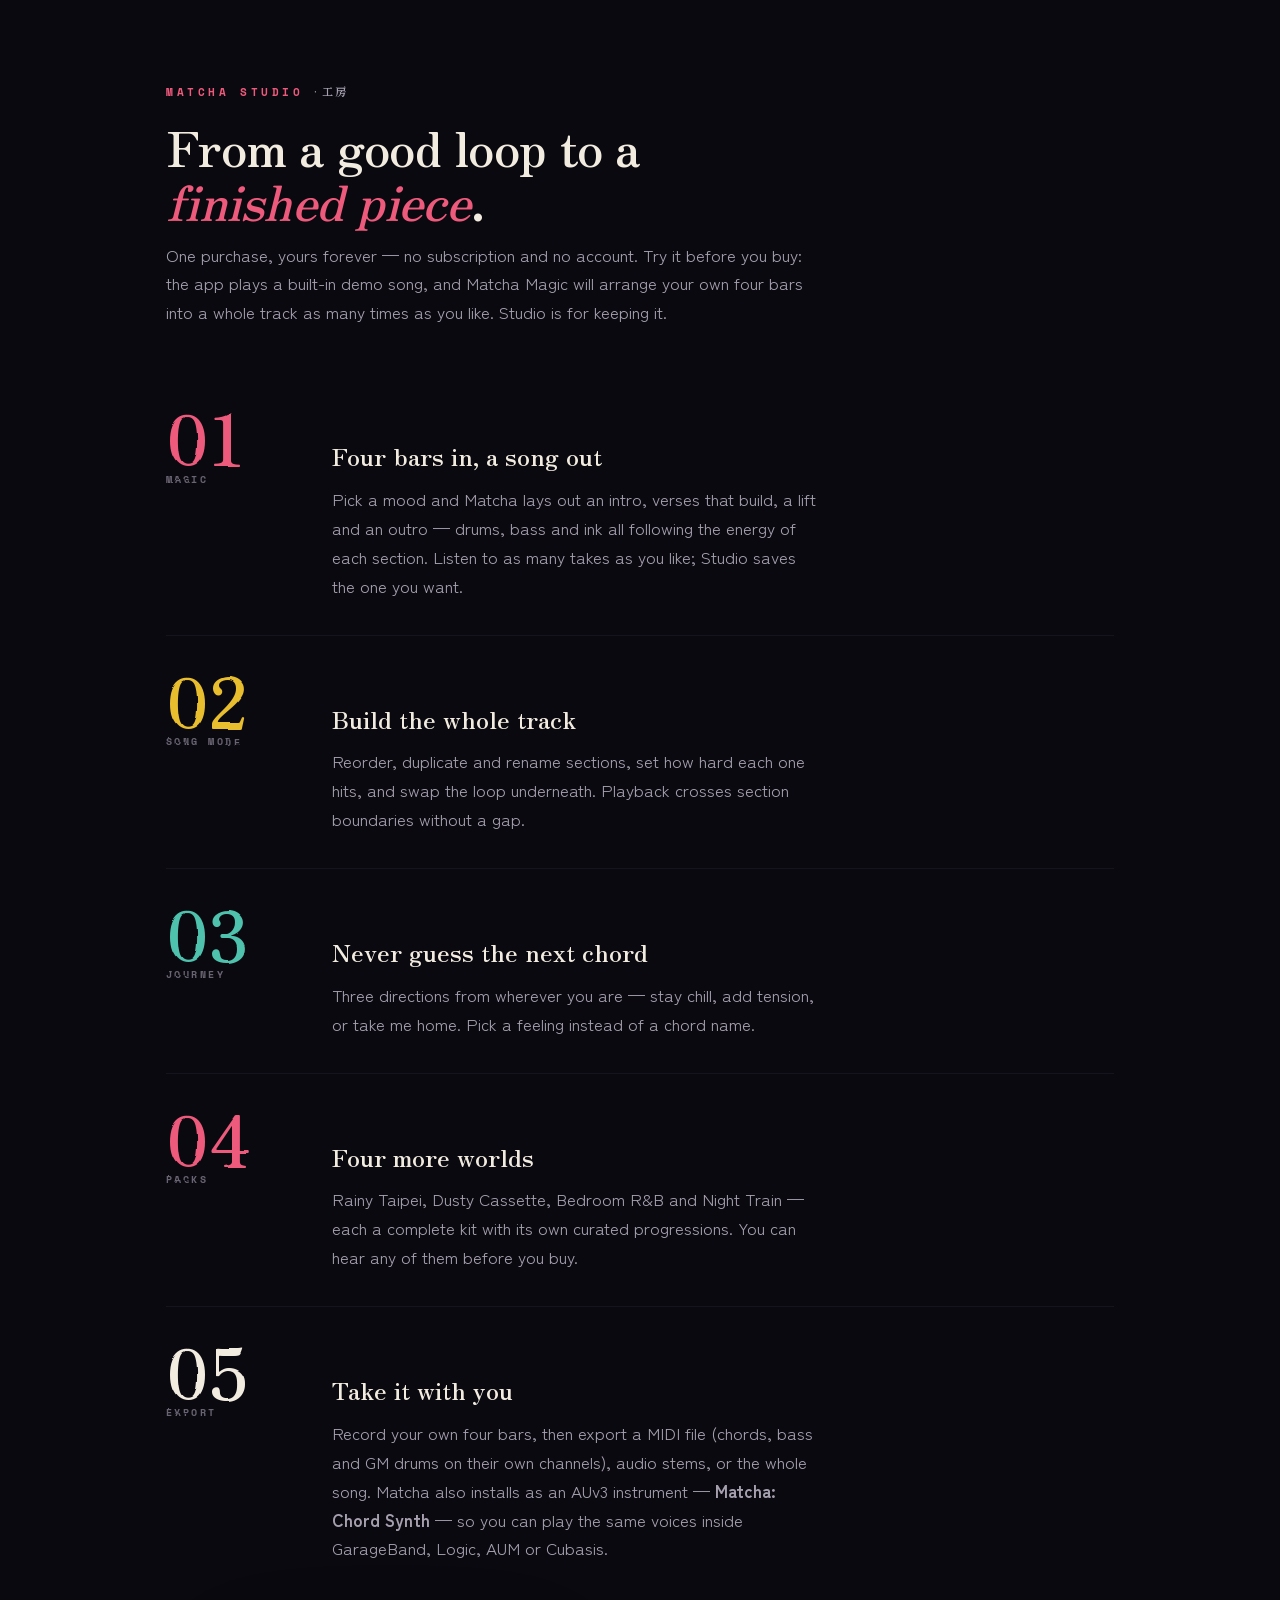
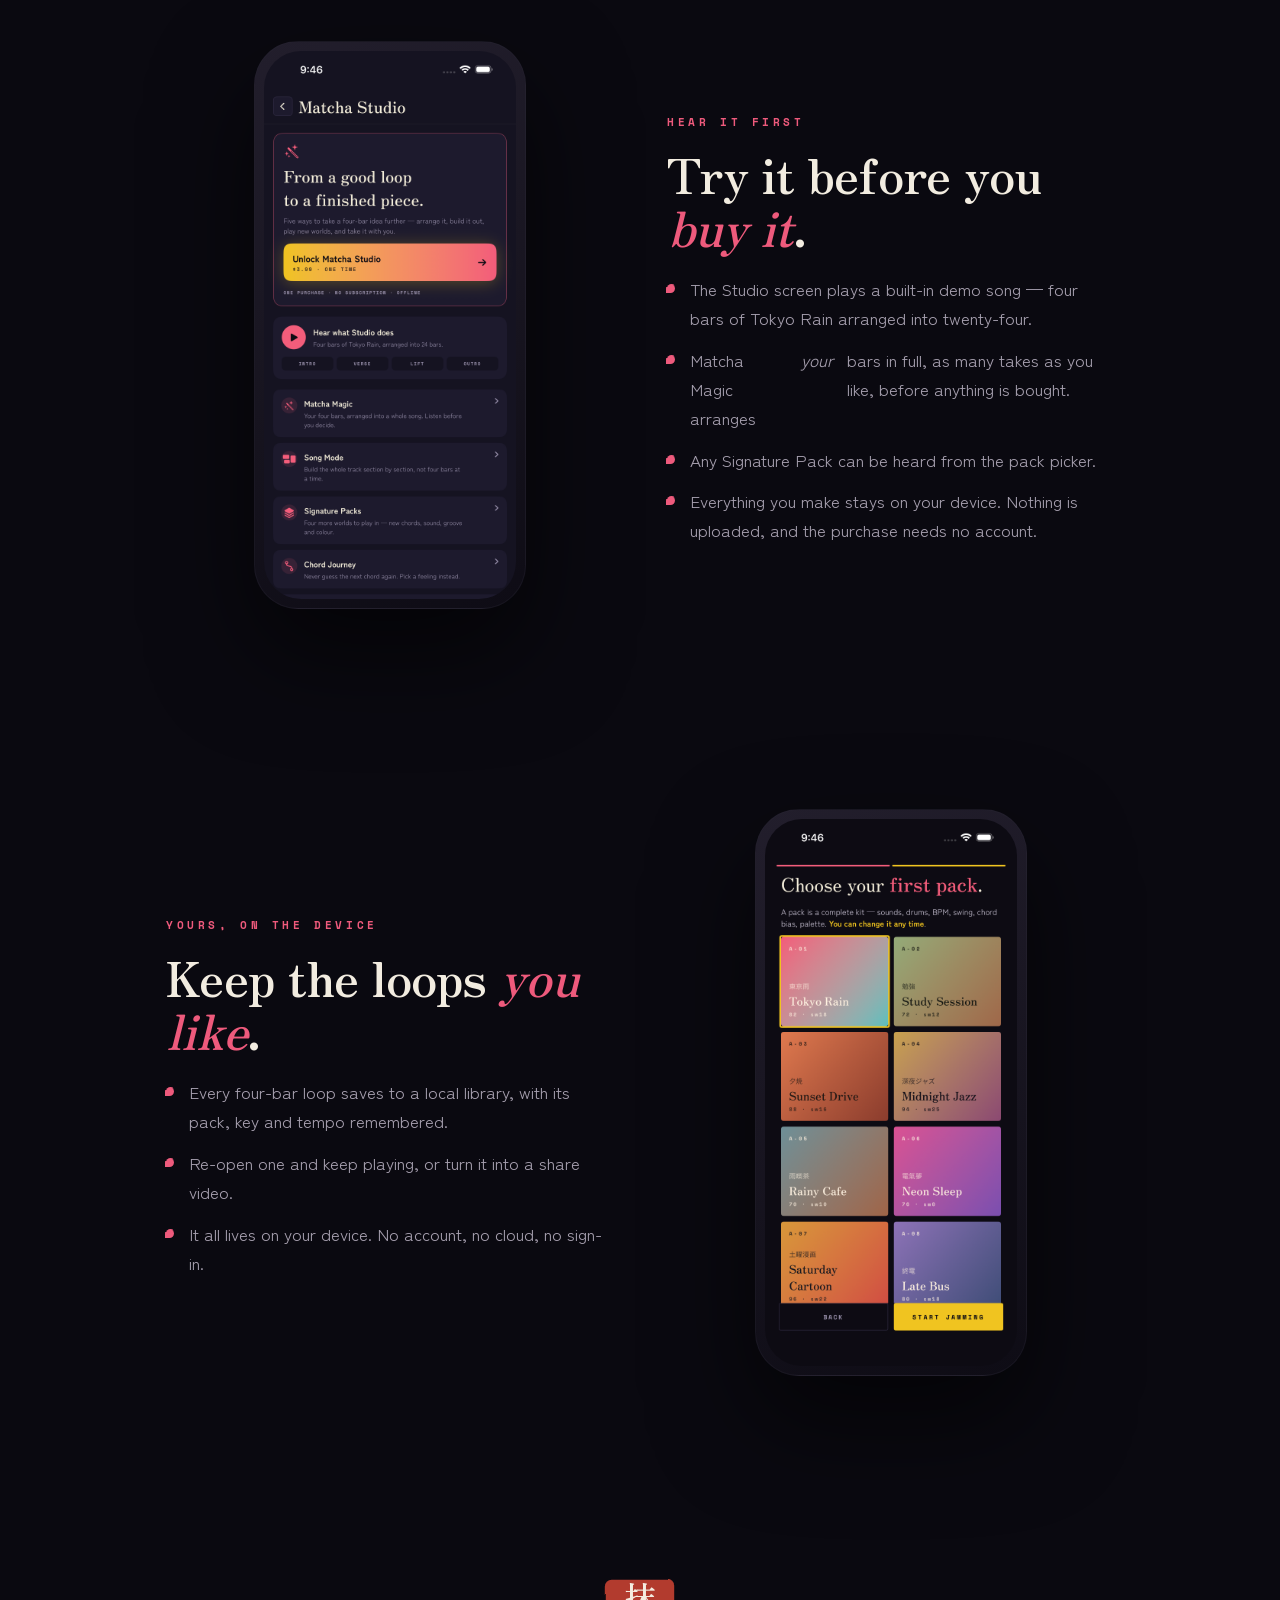
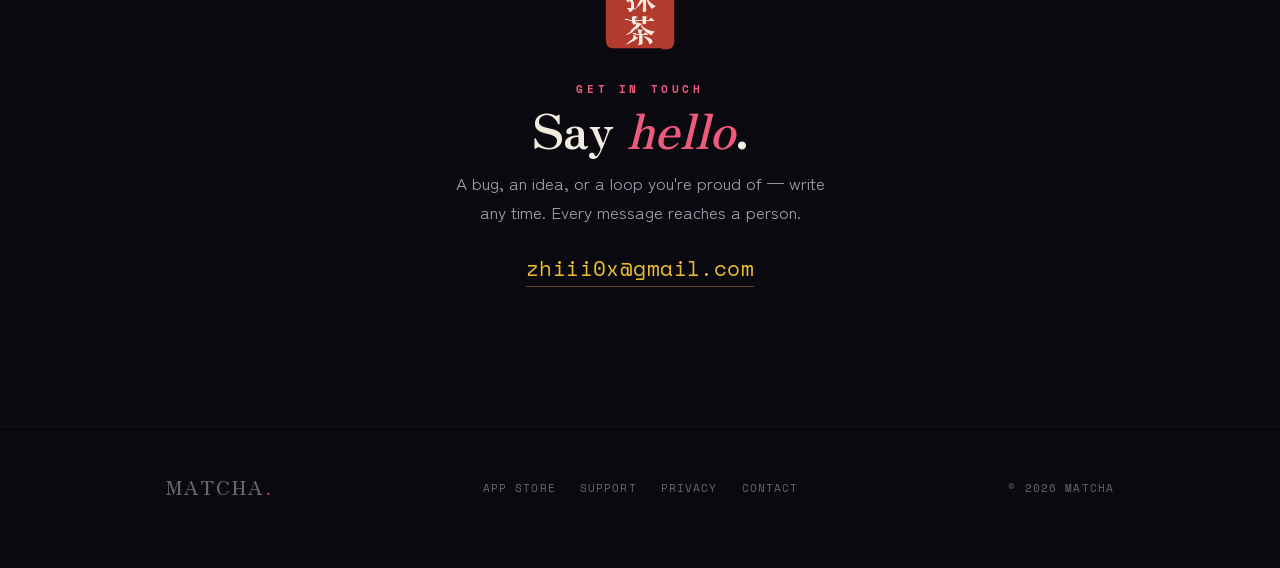
==== commit 0664a26b: "docs(site): it is on the App Store now, so link to it The hero said "Coming to the App Store" with a" ====
--- a/index.html
+++ b/index.html
@@ -4,13 +4,14 @@
 <meta charset="UTF-8">
 <meta name="viewport" content="width=device-width, initial-scale=1">
 <title>Matcha — a pocket instrument for lo-fi</title>
-<meta name="description" content="Matcha is a pocket lo-fi studio. Tap chords, shape the sound, record a loop, and turn it into a video — in a calm, ink-washed space. No music theory required.">
+<meta name="description" content="Matcha is a pocket instrument for lo-fi. Tap chords that lead themselves, shape the sound, and turn four bars into a whole song — in a calm, ink-washed space. No music theory required.">
 <meta name="theme-color" content="#0A0910">
+<meta name="apple-itunes-app" content="app-id=6786523067">
 <link rel="icon" href="assets/favicon.svg" type="image/svg+xml">
 <link rel="apple-touch-icon" href="assets/icon-1024.png">
 <meta property="og:type" content="website">
 <meta property="og:title" content="Matcha — a pocket instrument for lo-fi">
-<meta property="og:description" content="Tap a chord, drag the voicing, record four bars, turn it into a video. Lo-fi that sounds good — no music theory required.">
+<meta property="og:description" content="Tap a chord, drag the voicing, turn four bars into a whole song. Lo-fi that sounds good — no music theory required.">
 <meta property="og:image" content="https://nono-today.github.io/matcha/assets/og.png">
 <meta property="og:url" content="https://nono-today.github.io/matcha/">
 <meta name="twitter:card" content="summary_large_image">
@@ -79,9 +80,9 @@
       <p class="tagline">A pocket instrument for <b>lo-fi</b> producers.</p>
       <p class="sub">Twelve moods, chords that lead themselves, and four bars you can turn into a whole song. Made to be played, not configured.</p>
       <div class="cta-row">
-        <a class="btn btn-primary" href="#features">See what it does</a>
+        <a class="btn btn-primary" href="https://apps.apple.com/app/id6786523067">Download on the App&nbsp;Store</a>
         <a class="btn btn-ghost" href="guide.html">Read the guide</a>
-        <span class="store-note">Coming to the App&nbsp;Store</span>
+        <span class="store-note">Free · iPhone &amp; iPad · iOS&nbsp;17+</span>
       </div>
       <div class="chips">
         <span class="chip"><b>No</b>&nbsp;account</span>
@@ -262,6 +263,7 @@
   <div class="wrap">
     <span class="brand">Matcha<span class="dot">.</span></span>
     <nav>
+      <a href="https://apps.apple.com/app/id6786523067">App Store</a>
       <a href="support.html">Support</a>
       <a href="privacy.html">Privacy</a>
       <a href="mailto:zhiii0x@gmail.com">Contact</a>
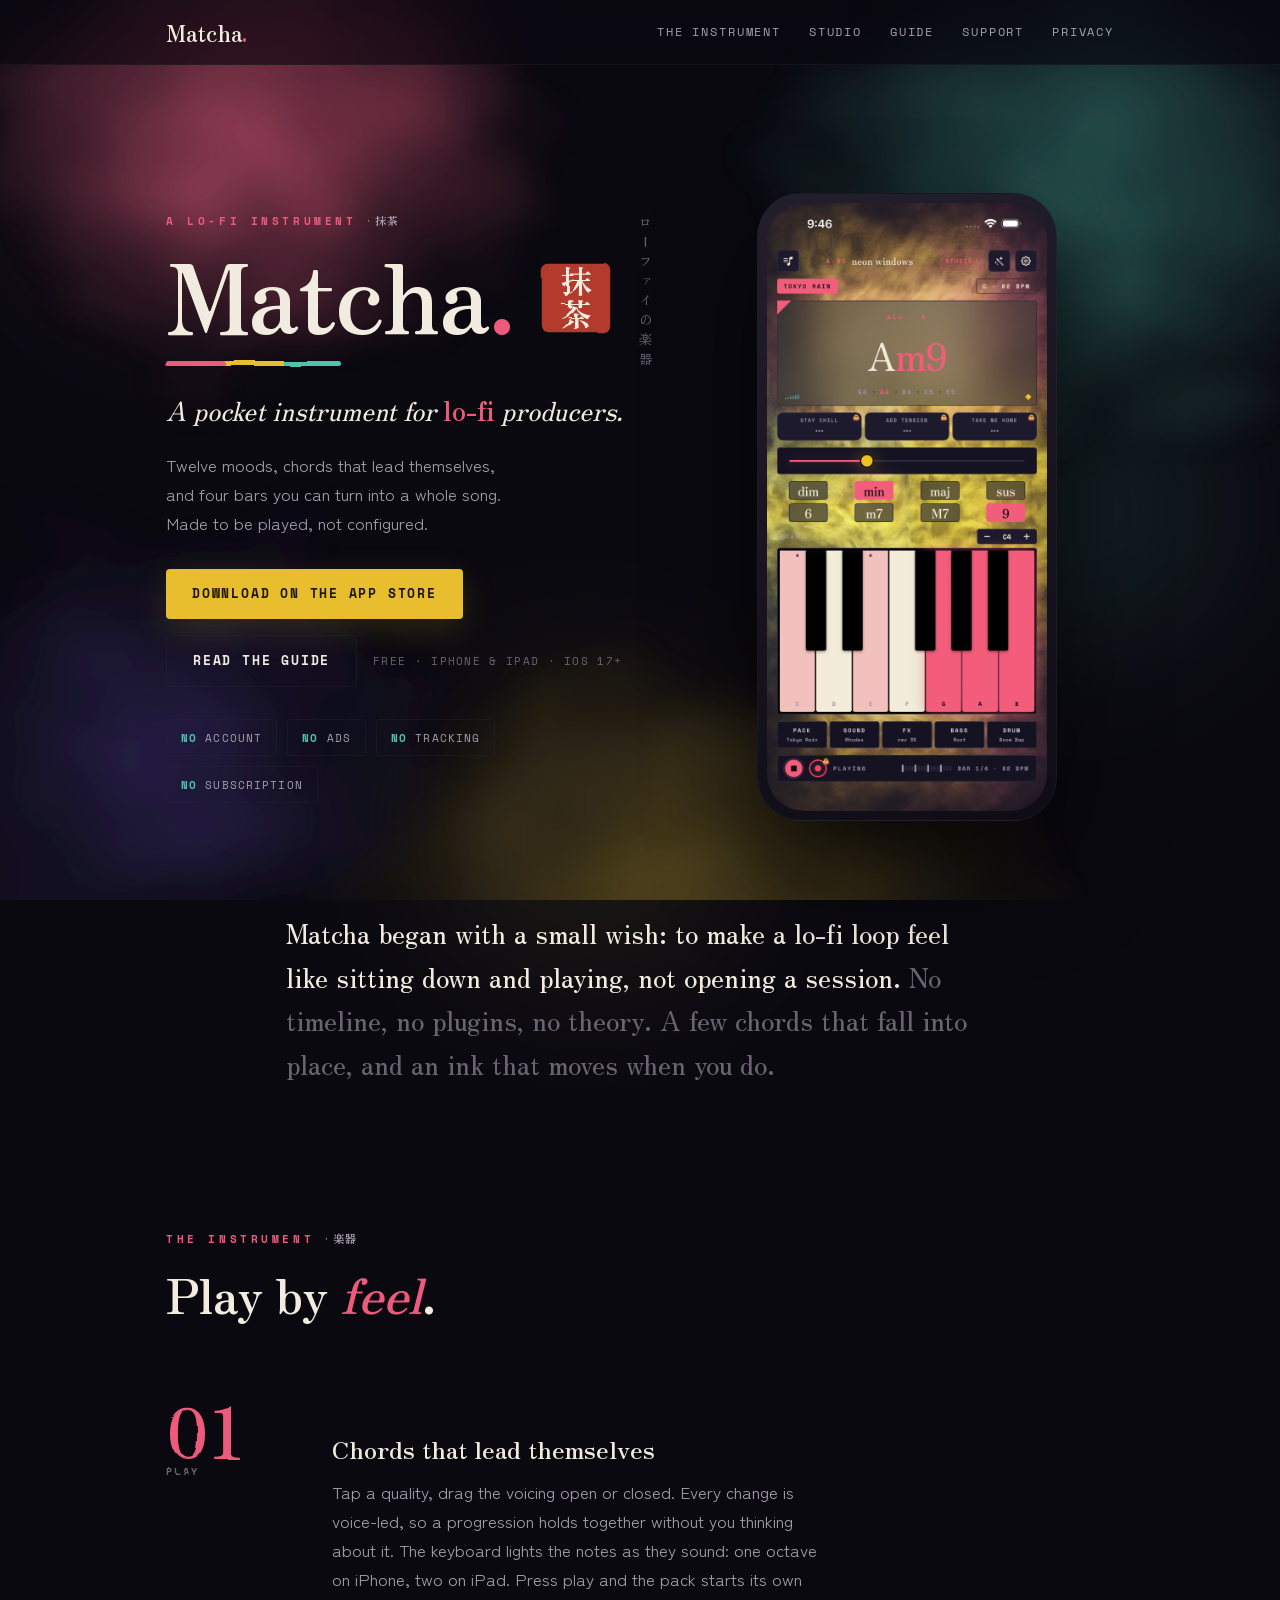
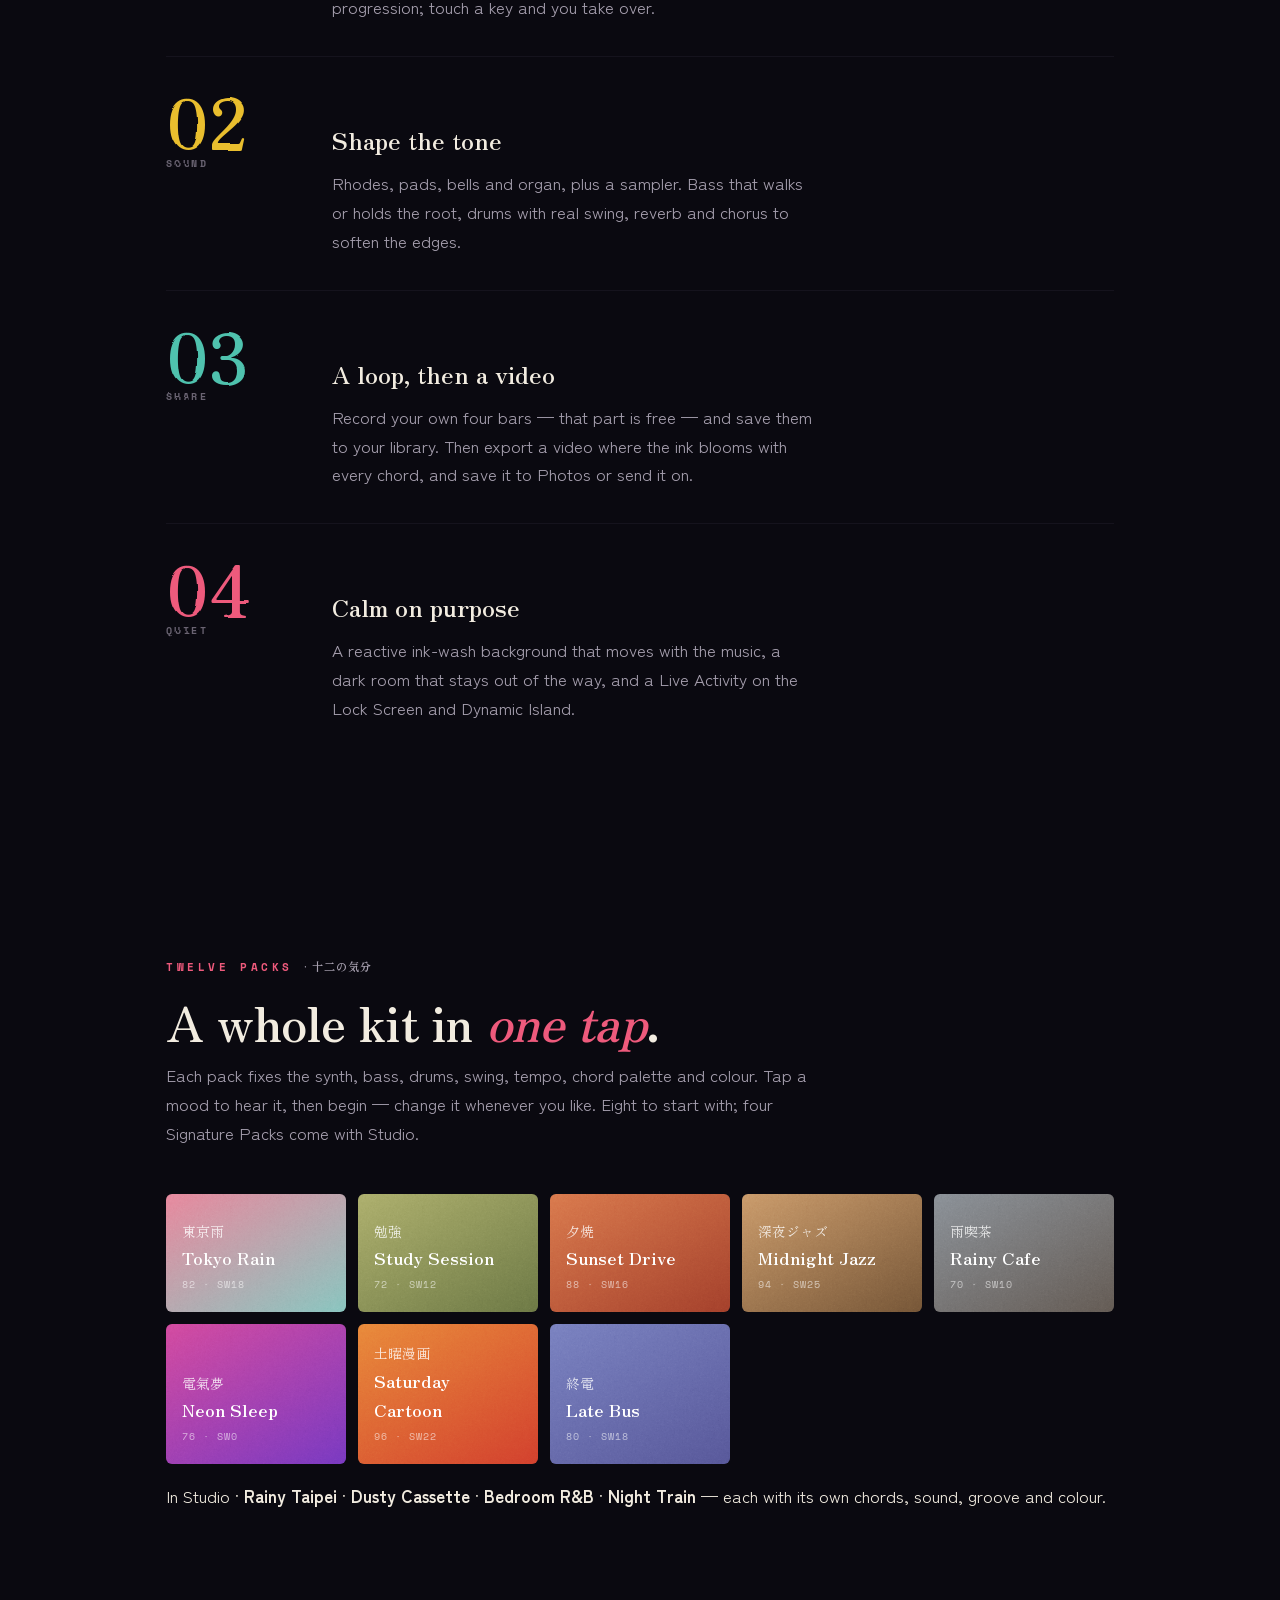
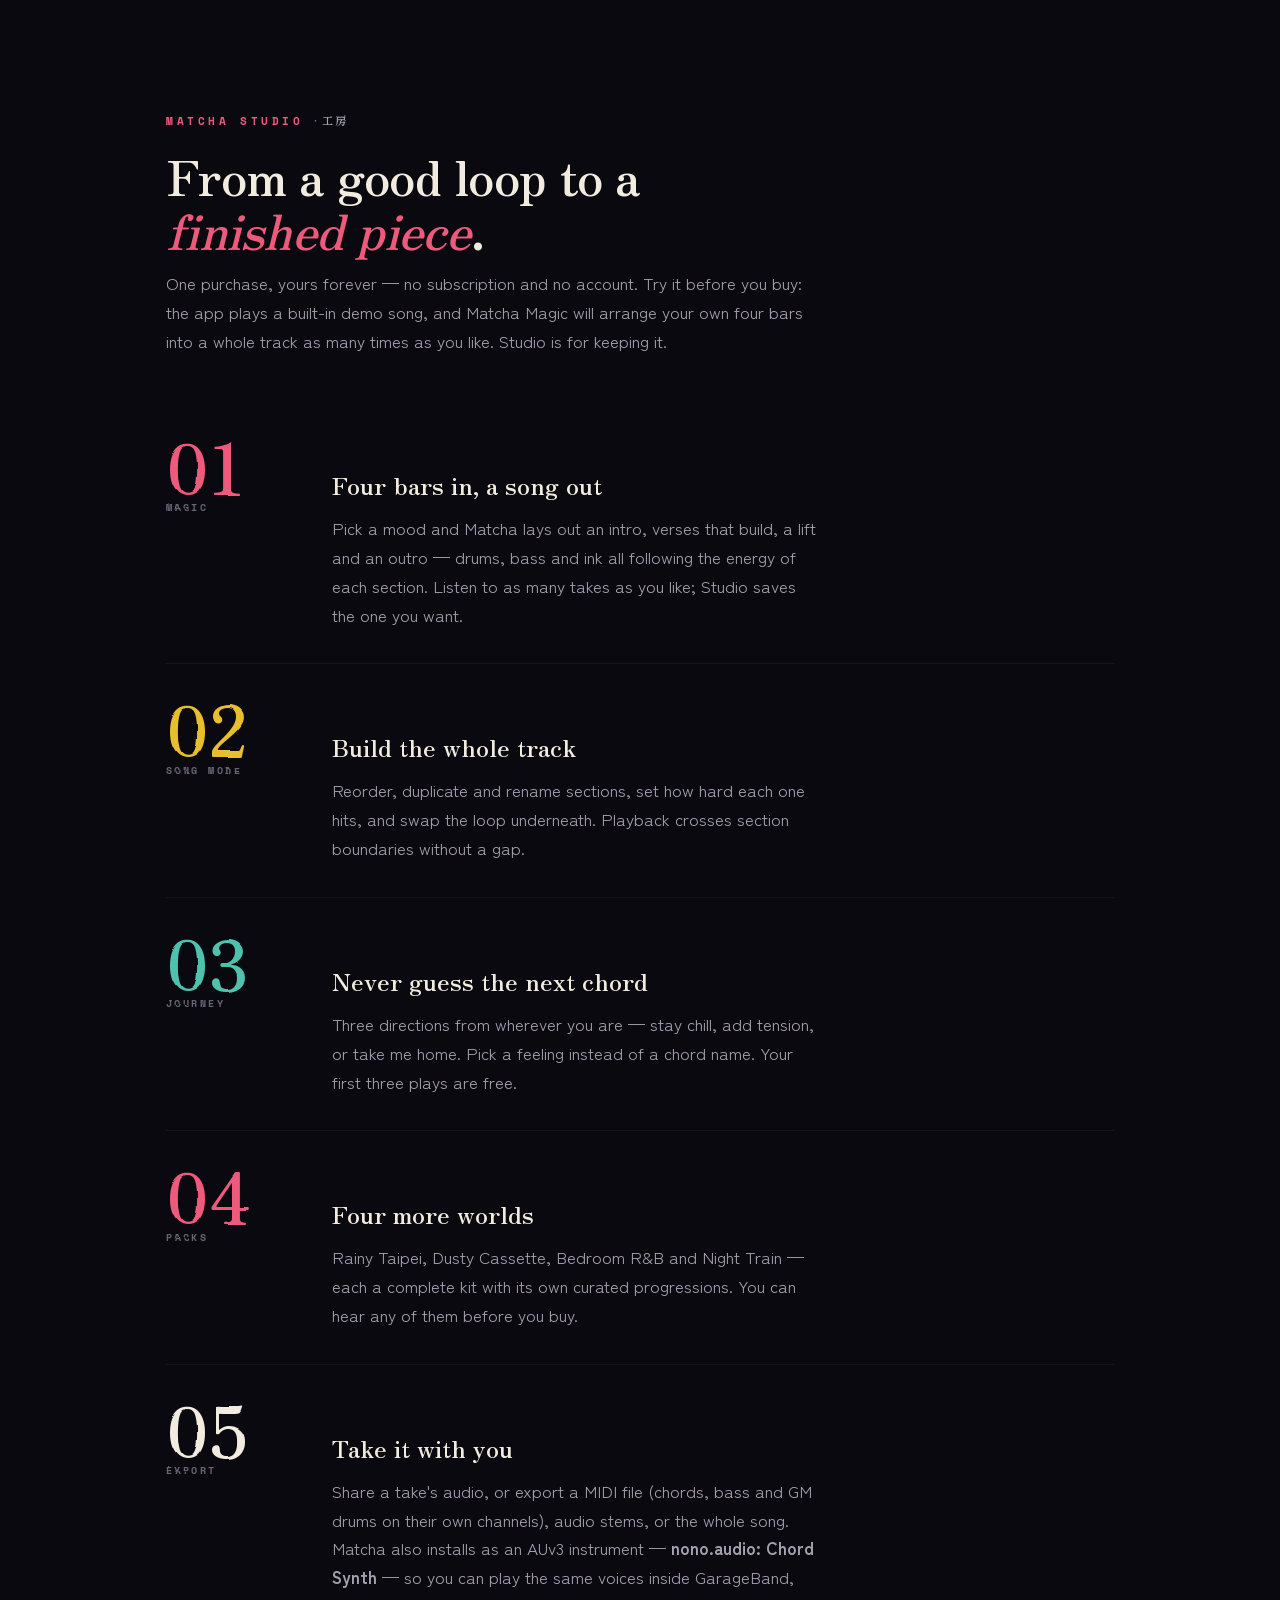
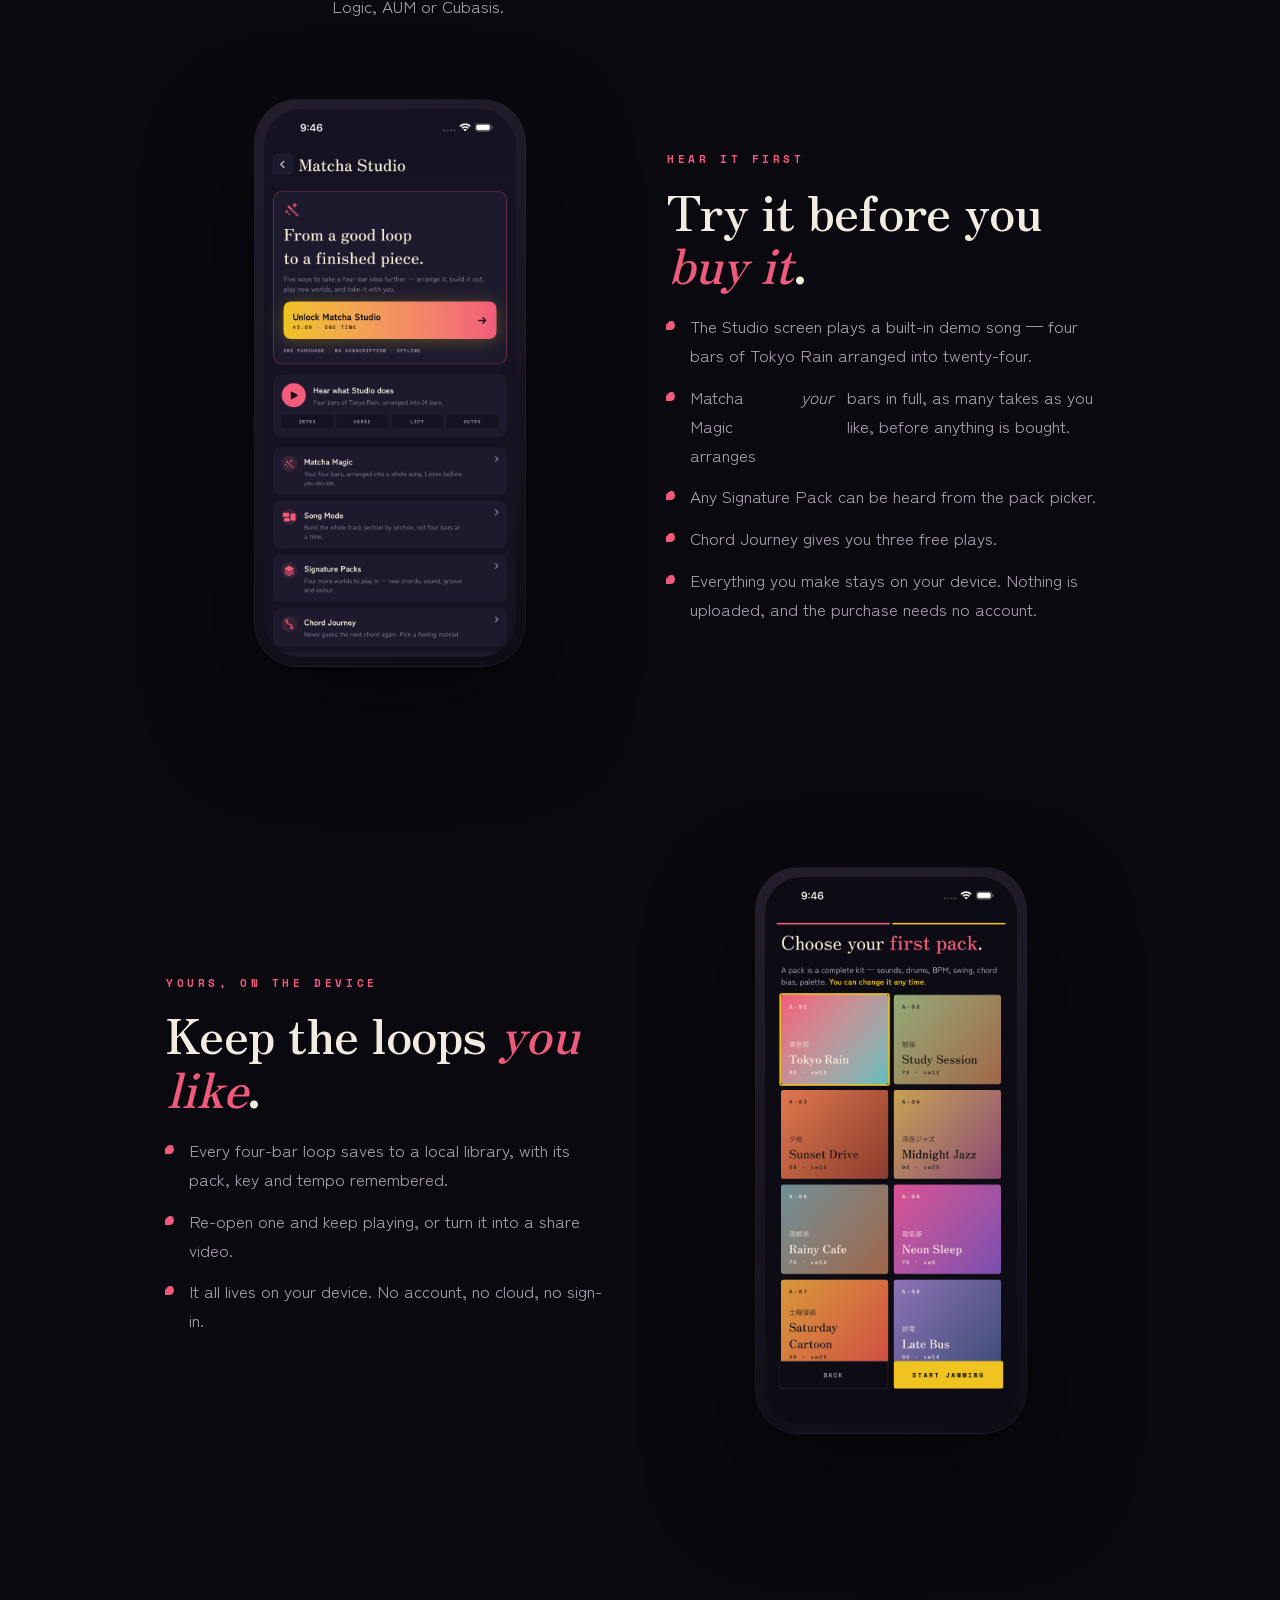
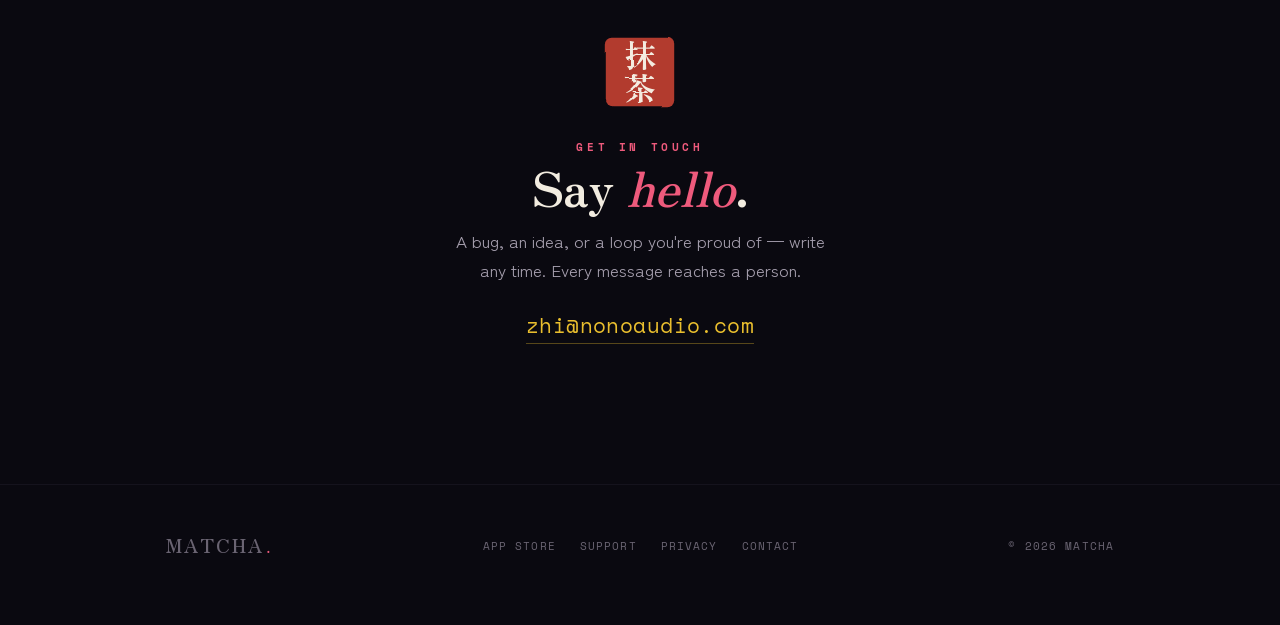
==== commit cee900fd: "docs(site): 1.1.2 — recording is free, ▶ plays the pack, packs preview Recording and saving a take a" ====
--- a/index.html
+++ b/index.html
@@ -116,7 +116,7 @@
       <div class="num">01<span class="en">Play</span></div>
       <div>
         <h3>Chords that lead themselves</h3>
-        <p>Tap a quality, drag the voicing open or closed. Every change is voice-led, so a progression holds together without you thinking about it. The keyboard lights the notes as they sound: one octave on iPhone, two on iPad.</p>
+        <p>Tap a quality, drag the voicing open or closed. Every change is voice-led, so a progression holds together without you thinking about it. The keyboard lights the notes as they sound: one octave on iPhone, two on iPad. Press play and the pack starts its own progression; touch a key and you take over.</p>
       </div>
     </div>
     <div class="feature">
@@ -130,7 +130,7 @@
       <div class="num">03<span class="en">Share</span></div>
       <div>
         <h3>A loop, then a video</h3>
-        <p>Export a video where the ink blooms with every chord, and save it to Photos or send it on. Recording your own four bars is part of <a href="#studio">Studio</a>.</p>
+        <p>Record your own four bars — that part is free — and save them to your library. Then export a video where the ink blooms with every chord, and save it to Photos or send it on.</p>
       </div>
     </div>
     <div class="feature">
@@ -149,7 +149,7 @@
     <div class="section-head">
       <span class="eyebrow">Twelve packs <span class="jp">· 十二の気分</span></span>
       <h2 class="title">A whole kit in <em>one tap</em>.</h2>
-      <p>Each pack fixes the synth, bass, drums, swing, tempo, chord palette and colour. Choose a mood and begin — change it whenever you like. Eight to start with; four Signature Packs come with <a href="#studio">Studio</a>.</p>
+      <p>Each pack fixes the synth, bass, drums, swing, tempo, chord palette and colour. Tap a mood to hear it, then begin — change it whenever you like. Eight to start with; four Signature Packs come with <a href="#studio">Studio</a>.</p>
     </div>
     <div class="packs">
       <div class="pack" style="background:linear-gradient(150deg,#E8899E,#8AC6C0)"><span class="jp">東京雨</span><span class="en">Tokyo Rain</span><span class="meta">82 · SW18</span></div>
@@ -192,7 +192,7 @@
       <div class="num">03<span class="en">Journey</span></div>
       <div>
         <h3>Never guess the next chord</h3>
-        <p>Three directions from wherever you are — stay chill, add tension, or take me home. Pick a feeling instead of a chord name.</p>
+        <p>Three directions from wherever you are — stay chill, add tension, or take me home. Pick a feeling instead of a chord name. Your first three plays are free.</p>
       </div>
     </div>
     <div class="feature">
@@ -206,7 +206,7 @@
       <div class="num">05<span class="en">Export</span></div>
       <div>
         <h3>Take it with you</h3>
-        <p>Record your own four bars, then export a MIDI file (chords, bass and GM drums on their own channels), audio stems, or the whole song. Matcha also installs as an AUv3 instrument — <b>Matcha: Chord Synth</b> — so you can play the same voices inside GarageBand, Logic, AUM or Cubasis.</p>
+        <p>Share a take's audio, or export a MIDI file (chords, bass and GM drums on their own channels), audio stems, or the whole song. Matcha also installs as an AUv3 instrument — <b>nono.audio: Chord Synth</b> — so you can play the same voices inside GarageBand, Logic, AUM or Cubasis.</p>
       </div>
     </div>
 
@@ -219,6 +219,7 @@
           <li>The Studio screen plays a built-in demo song — four bars of Tokyo Rain arranged into twenty-four.</li>
           <li>Matcha Magic arranges <em>your</em> bars in full, as many takes as you like, before anything is bought.</li>
           <li>Any Signature Pack can be heard from the pack picker.</li>
+          <li>Chord Journey gives you three free plays.</li>
           <li>Everything you make stays on your device. Nothing is uploaded, and the purchase needs no account.</li>
         </ul>
       </div>
@@ -255,7 +256,7 @@
     <span class="eyebrow">Get in touch</span>
     <h2 class="title">Say <em>hello</em>.</h2>
     <p>A bug, an idea, or a loop you're proud of — write any time. Every message reaches a person.</p>
-    <a class="mail" href="mailto:zhiii0x@gmail.com?subject=Matcha">zhiii0x@gmail.com</a>
+    <a class="mail" href="mailto:zhi@nonoaudio.com?subject=Matcha">zhi@nonoaudio.com</a>
   </div>
 </section>
 
@@ -266,7 +267,7 @@
       <a href="https://apps.apple.com/app/id6786523067">App Store</a>
       <a href="support.html">Support</a>
       <a href="privacy.html">Privacy</a>
-      <a href="mailto:zhiii0x@gmail.com">Contact</a>
+      <a href="mailto:zhi@nonoaudio.com">Contact</a>
     </nav>
     <span>© 2026 Matcha</span>
   </div>
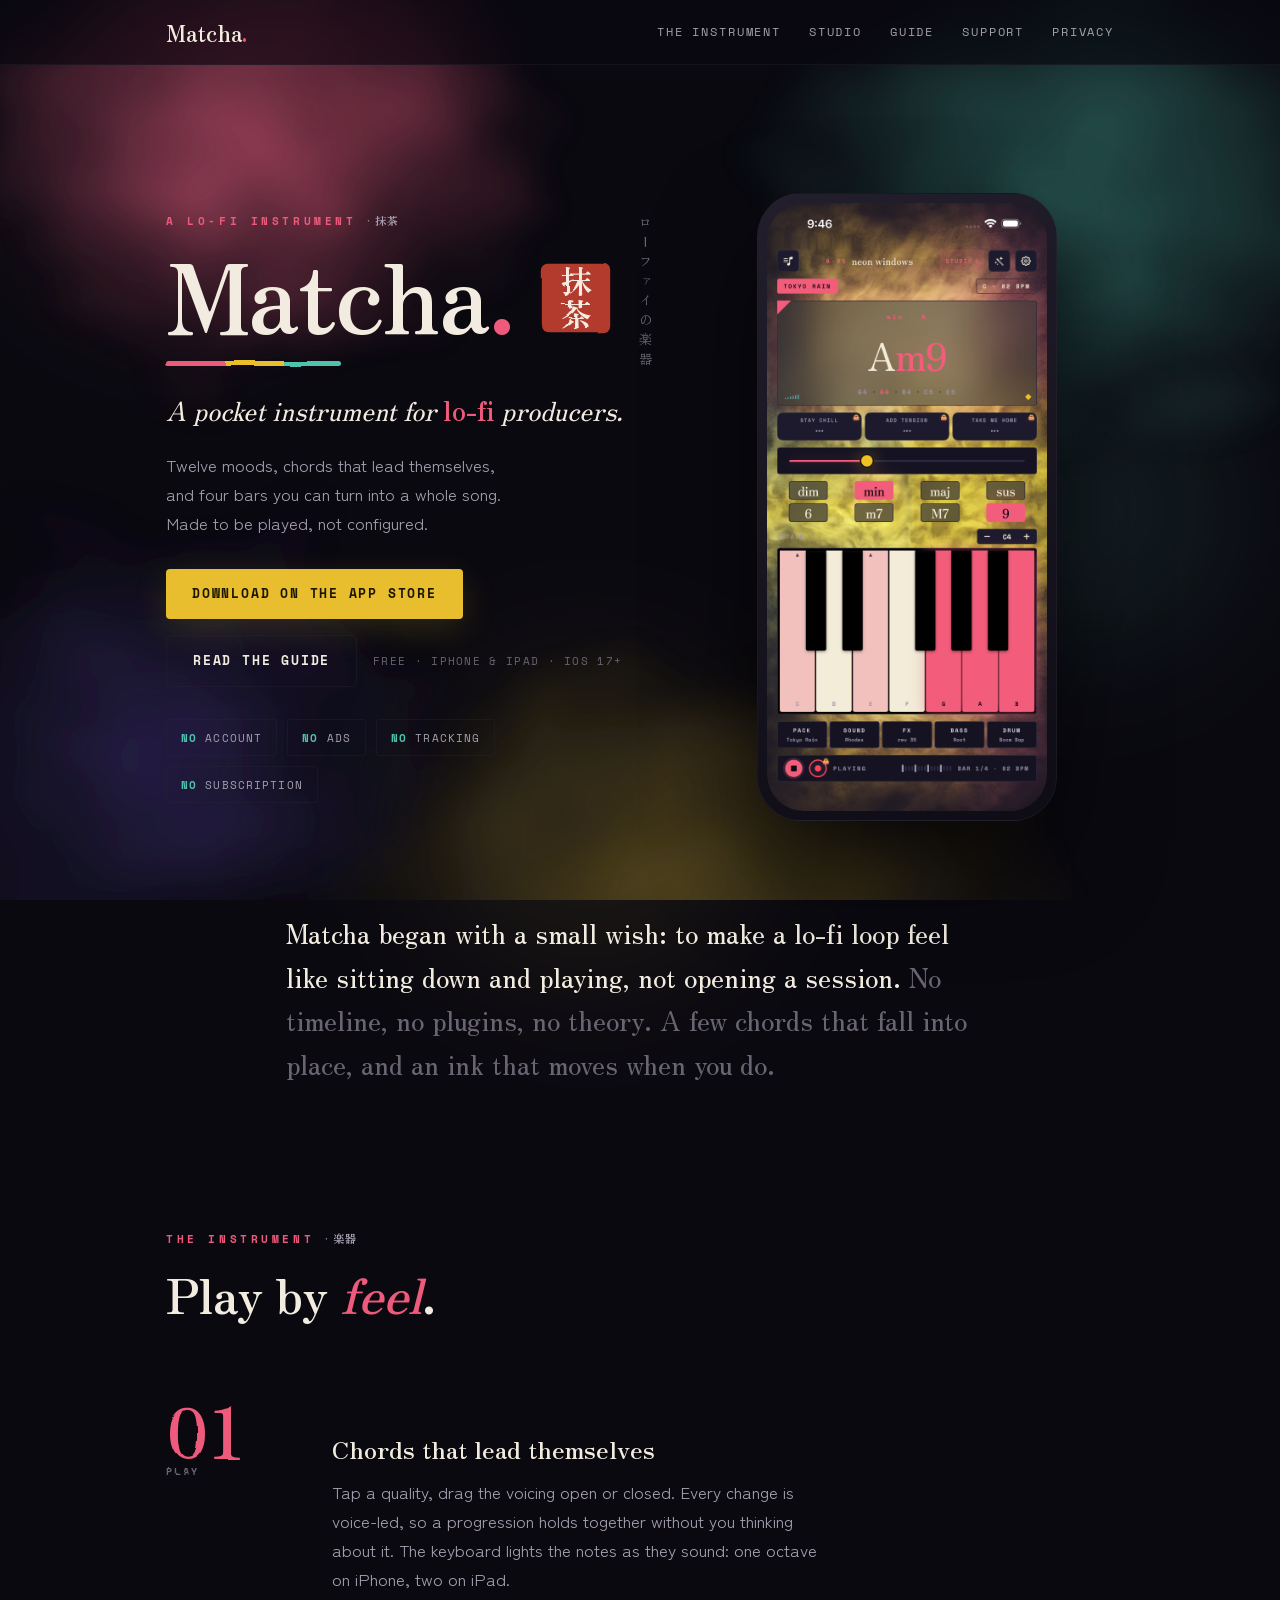
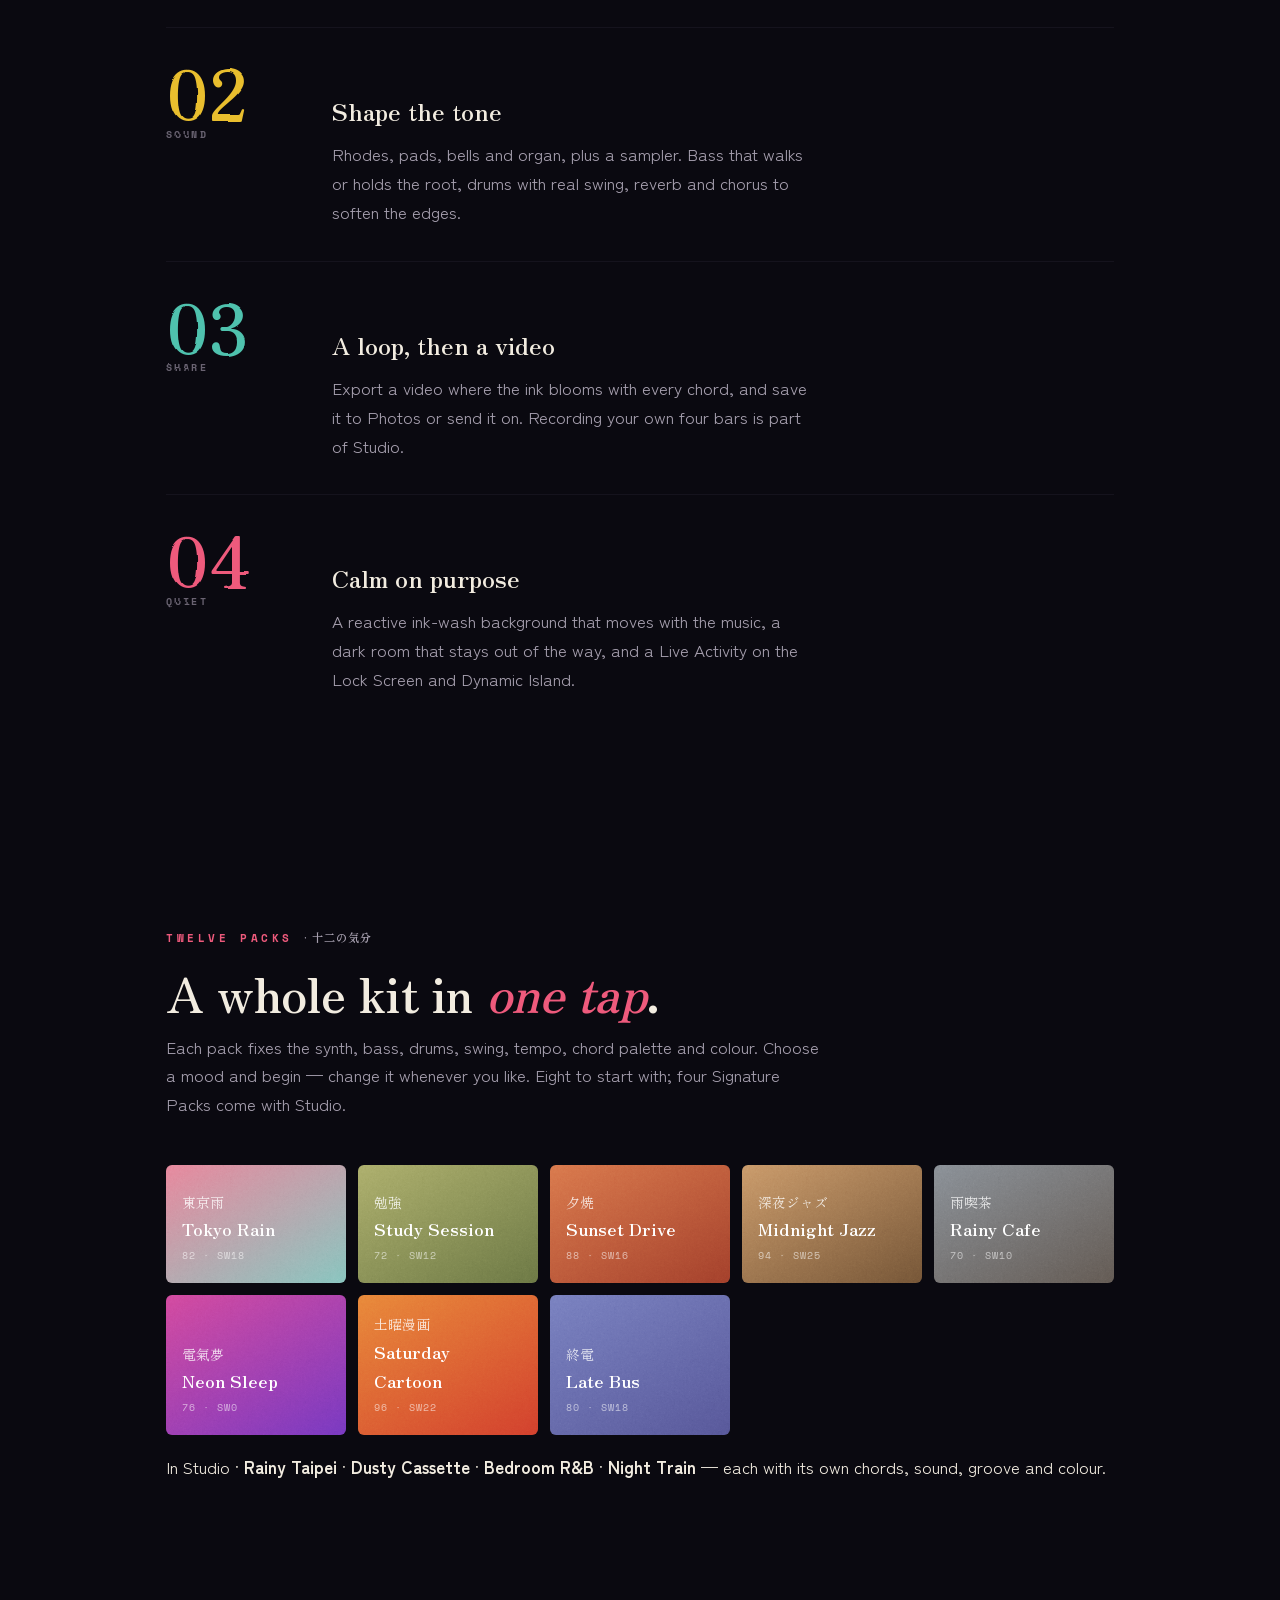
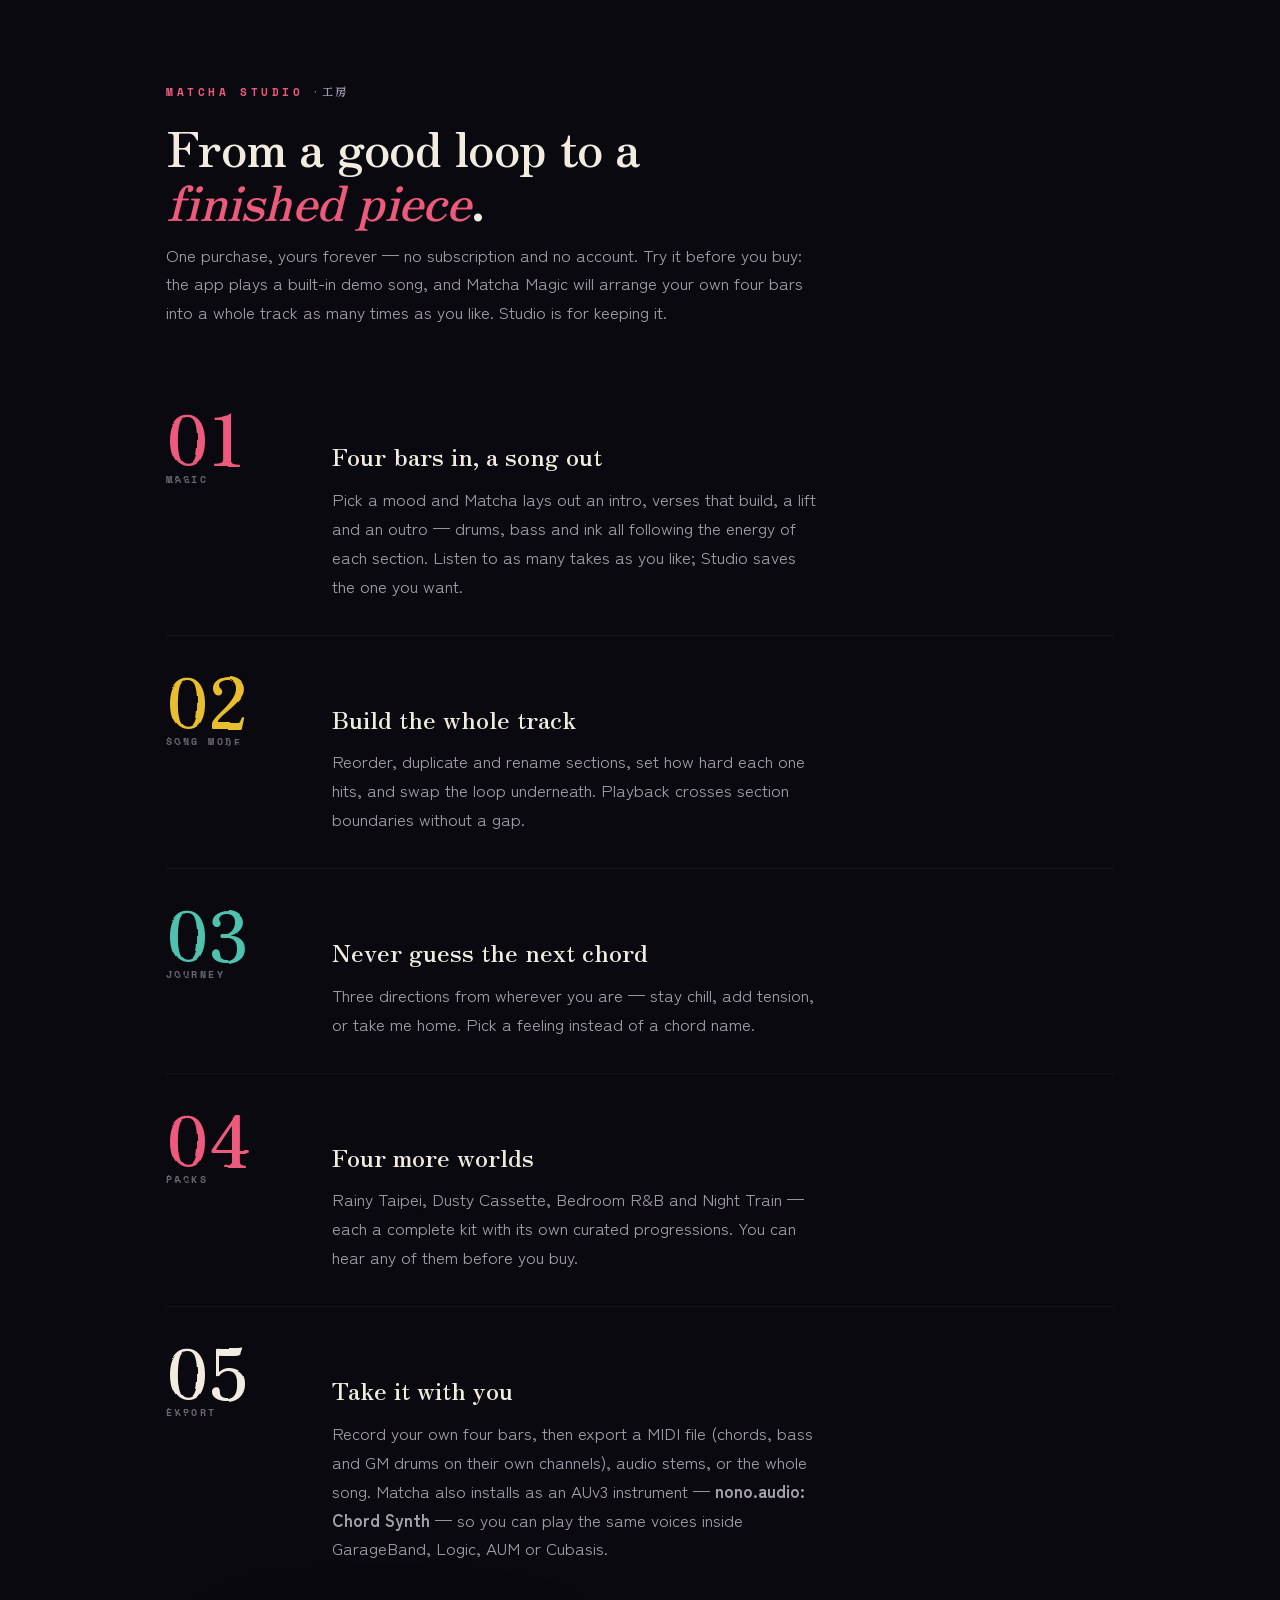
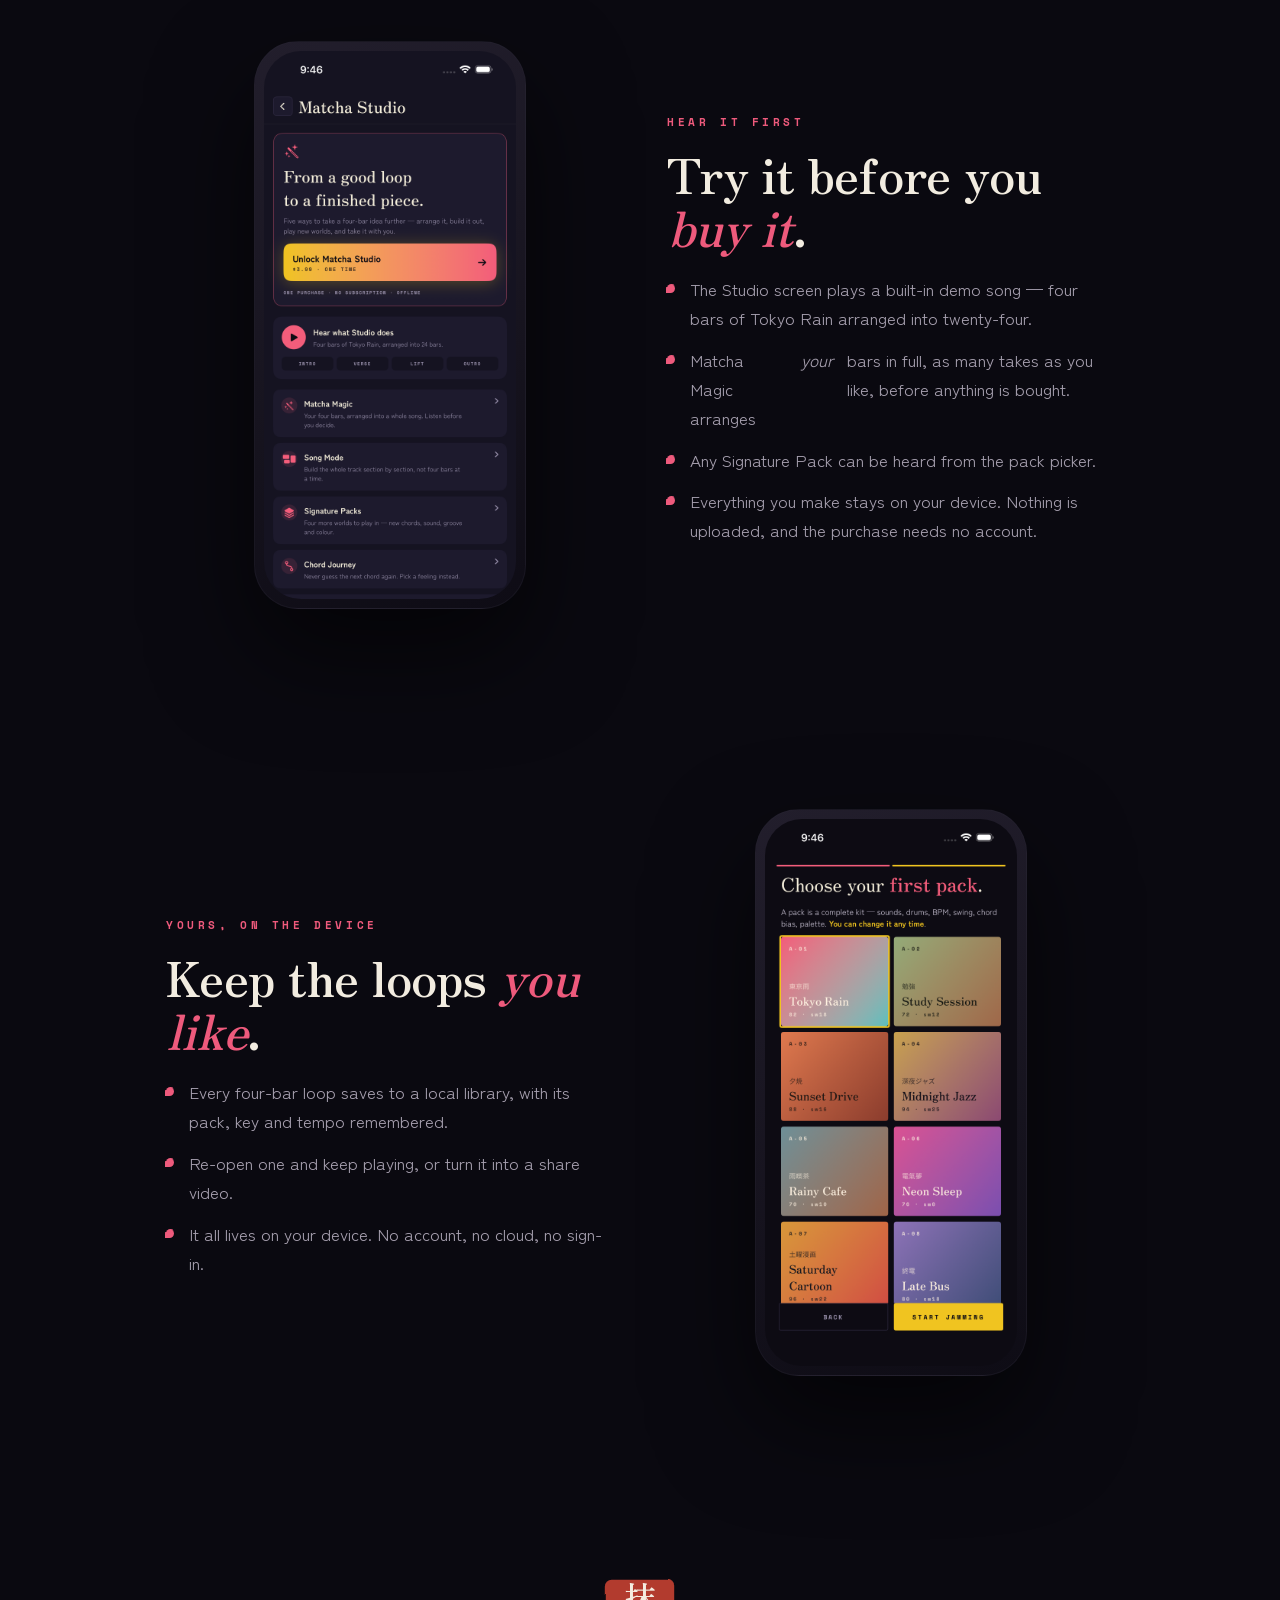
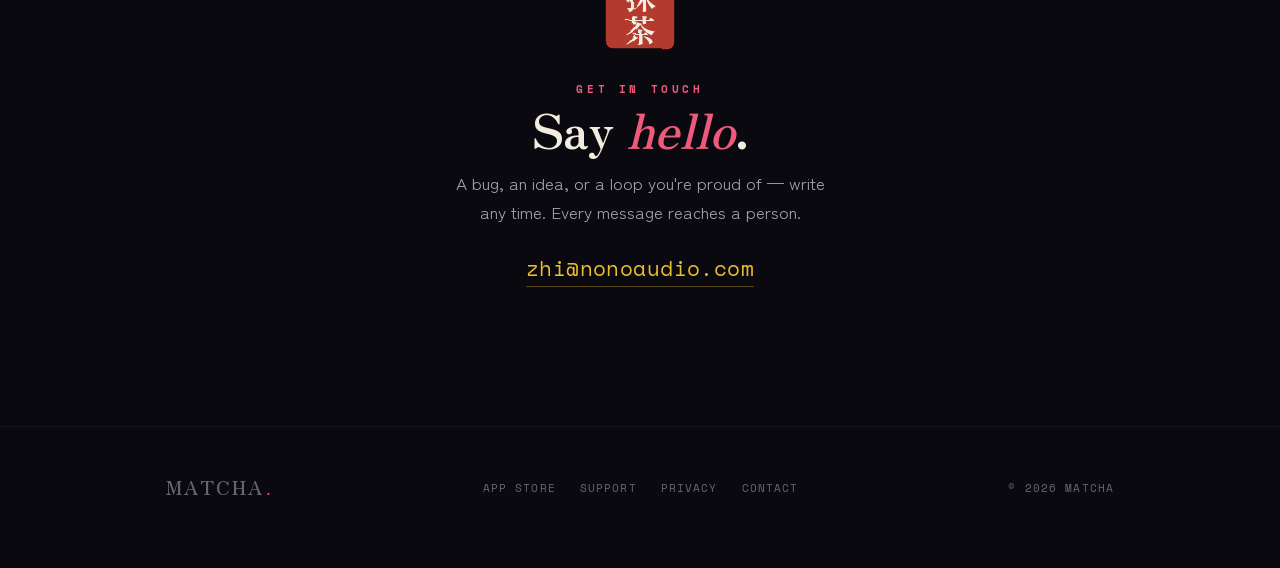
==== commit 12193120: "docs(site): contact zhi@nonoaudio.com; the AUv3 is now "nono.audio: Chord Synth" Co-Authored-By: Cla" ====
--- a/index.html
+++ b/index.html
@@ -116,7 +116,7 @@
       <div class="num">01<span class="en">Play</span></div>
       <div>
         <h3>Chords that lead themselves</h3>
-        <p>Tap a quality, drag the voicing open or closed. Every change is voice-led, so a progression holds together without you thinking about it. The keyboard lights the notes as they sound: one octave on iPhone, two on iPad. Press play and the pack starts its own progression; touch a key and you take over.</p>
+        <p>Tap a quality, drag the voicing open or closed. Every change is voice-led, so a progression holds together without you thinking about it. The keyboard lights the notes as they sound: one octave on iPhone, two on iPad.</p>
       </div>
     </div>
     <div class="feature">
@@ -130,7 +130,7 @@
       <div class="num">03<span class="en">Share</span></div>
       <div>
         <h3>A loop, then a video</h3>
-        <p>Record your own four bars — that part is free — and save them to your library. Then export a video where the ink blooms with every chord, and save it to Photos or send it on.</p>
+        <p>Export a video where the ink blooms with every chord, and save it to Photos or send it on. Recording your own four bars is part of <a href="#studio">Studio</a>.</p>
       </div>
     </div>
     <div class="feature">
@@ -149,7 +149,7 @@
     <div class="section-head">
       <span class="eyebrow">Twelve packs <span class="jp">· 十二の気分</span></span>
       <h2 class="title">A whole kit in <em>one tap</em>.</h2>
-      <p>Each pack fixes the synth, bass, drums, swing, tempo, chord palette and colour. Tap a mood to hear it, then begin — change it whenever you like. Eight to start with; four Signature Packs come with <a href="#studio">Studio</a>.</p>
+      <p>Each pack fixes the synth, bass, drums, swing, tempo, chord palette and colour. Choose a mood and begin — change it whenever you like. Eight to start with; four Signature Packs come with <a href="#studio">Studio</a>.</p>
     </div>
     <div class="packs">
       <div class="pack" style="background:linear-gradient(150deg,#E8899E,#8AC6C0)"><span class="jp">東京雨</span><span class="en">Tokyo Rain</span><span class="meta">82 · SW18</span></div>
@@ -192,7 +192,7 @@
       <div class="num">03<span class="en">Journey</span></div>
       <div>
         <h3>Never guess the next chord</h3>
-        <p>Three directions from wherever you are — stay chill, add tension, or take me home. Pick a feeling instead of a chord name. Your first three plays are free.</p>
+        <p>Three directions from wherever you are — stay chill, add tension, or take me home. Pick a feeling instead of a chord name.</p>
       </div>
     </div>
     <div class="feature">
@@ -206,7 +206,7 @@
       <div class="num">05<span class="en">Export</span></div>
       <div>
         <h3>Take it with you</h3>
-        <p>Share a take's audio, or export a MIDI file (chords, bass and GM drums on their own channels), audio stems, or the whole song. Matcha also installs as an AUv3 instrument — <b>nono.audio: Chord Synth</b> — so you can play the same voices inside GarageBand, Logic, AUM or Cubasis.</p>
+        <p>Record your own four bars, then export a MIDI file (chords, bass and GM drums on their own channels), audio stems, or the whole song. Matcha also installs as an AUv3 instrument — <b>nono.audio: Chord Synth</b> — so you can play the same voices inside GarageBand, Logic, AUM or Cubasis.</p>
       </div>
     </div>
 
@@ -219,7 +219,6 @@
           <li>The Studio screen plays a built-in demo song — four bars of Tokyo Rain arranged into twenty-four.</li>
           <li>Matcha Magic arranges <em>your</em> bars in full, as many takes as you like, before anything is bought.</li>
           <li>Any Signature Pack can be heard from the pack picker.</li>
-          <li>Chord Journey gives you three free plays.</li>
           <li>Everything you make stays on your device. Nothing is uploaded, and the purchase needs no account.</li>
         </ul>
       </div>
